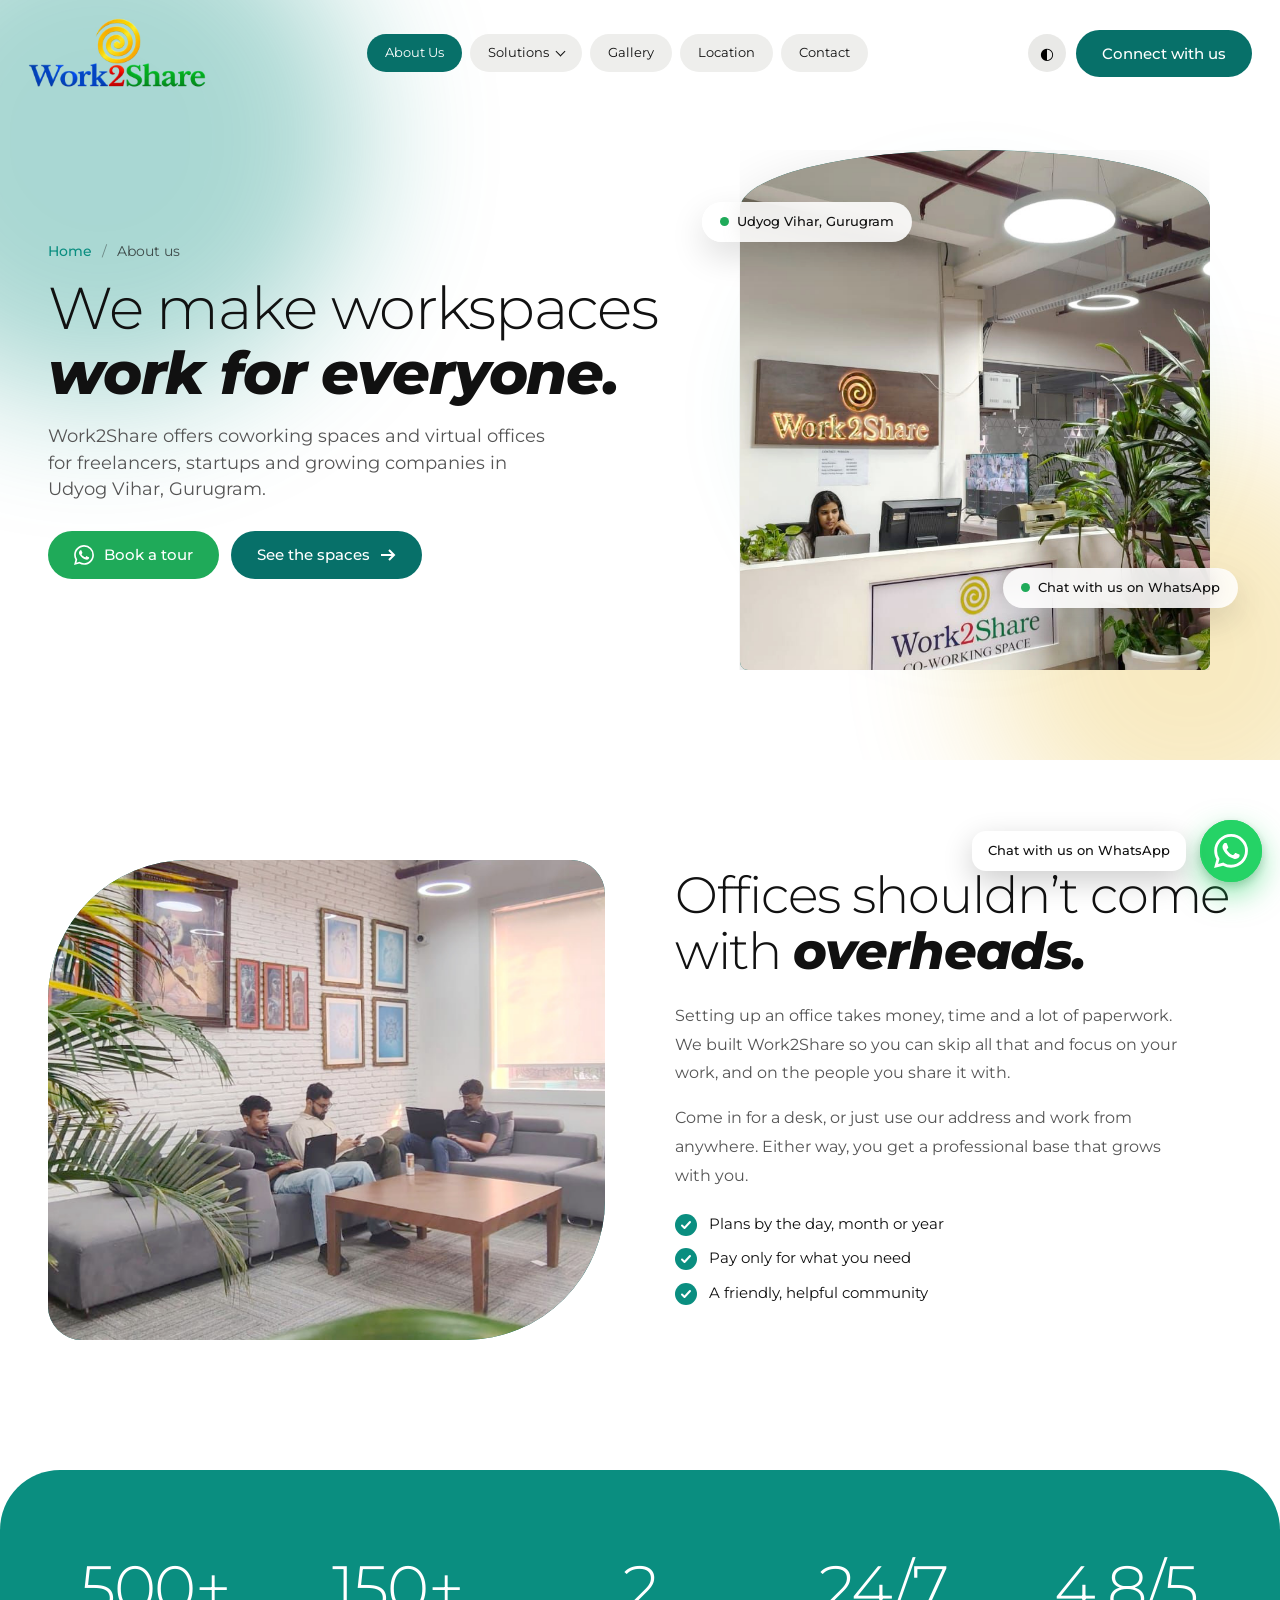
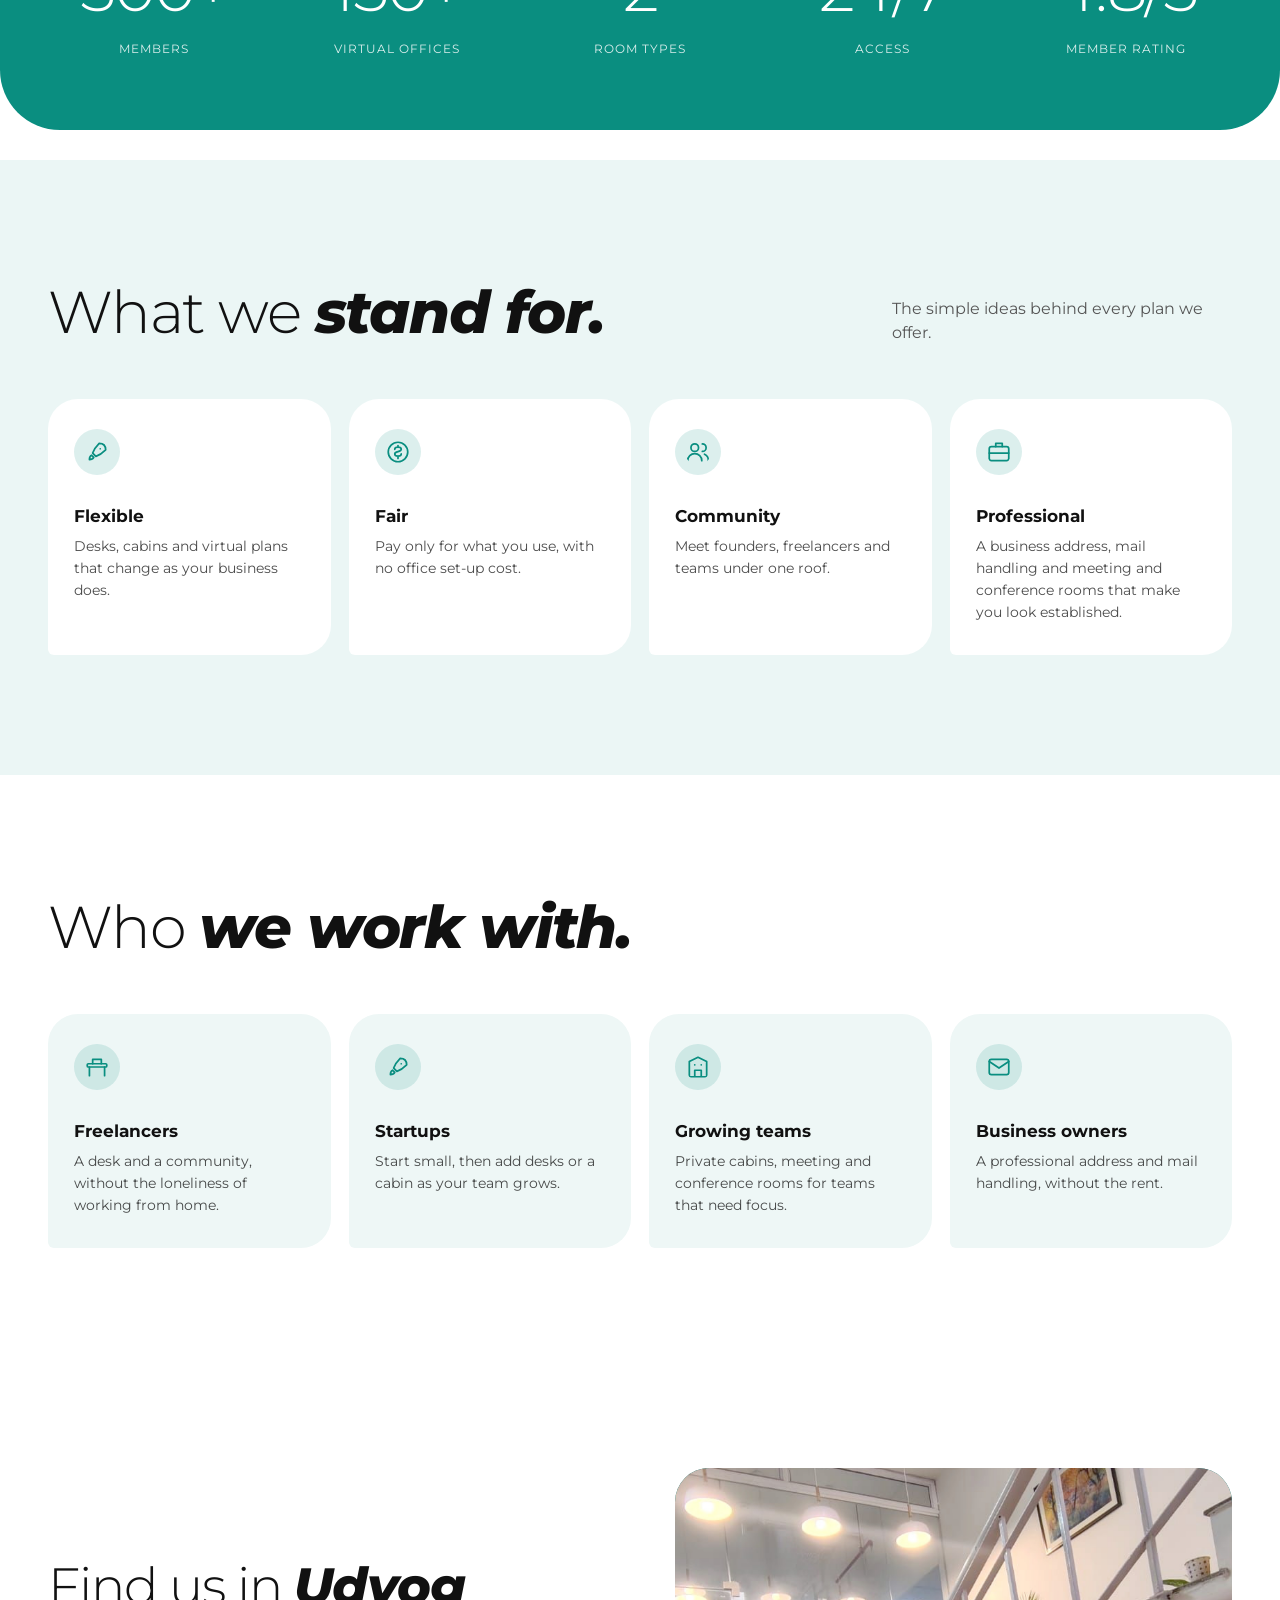
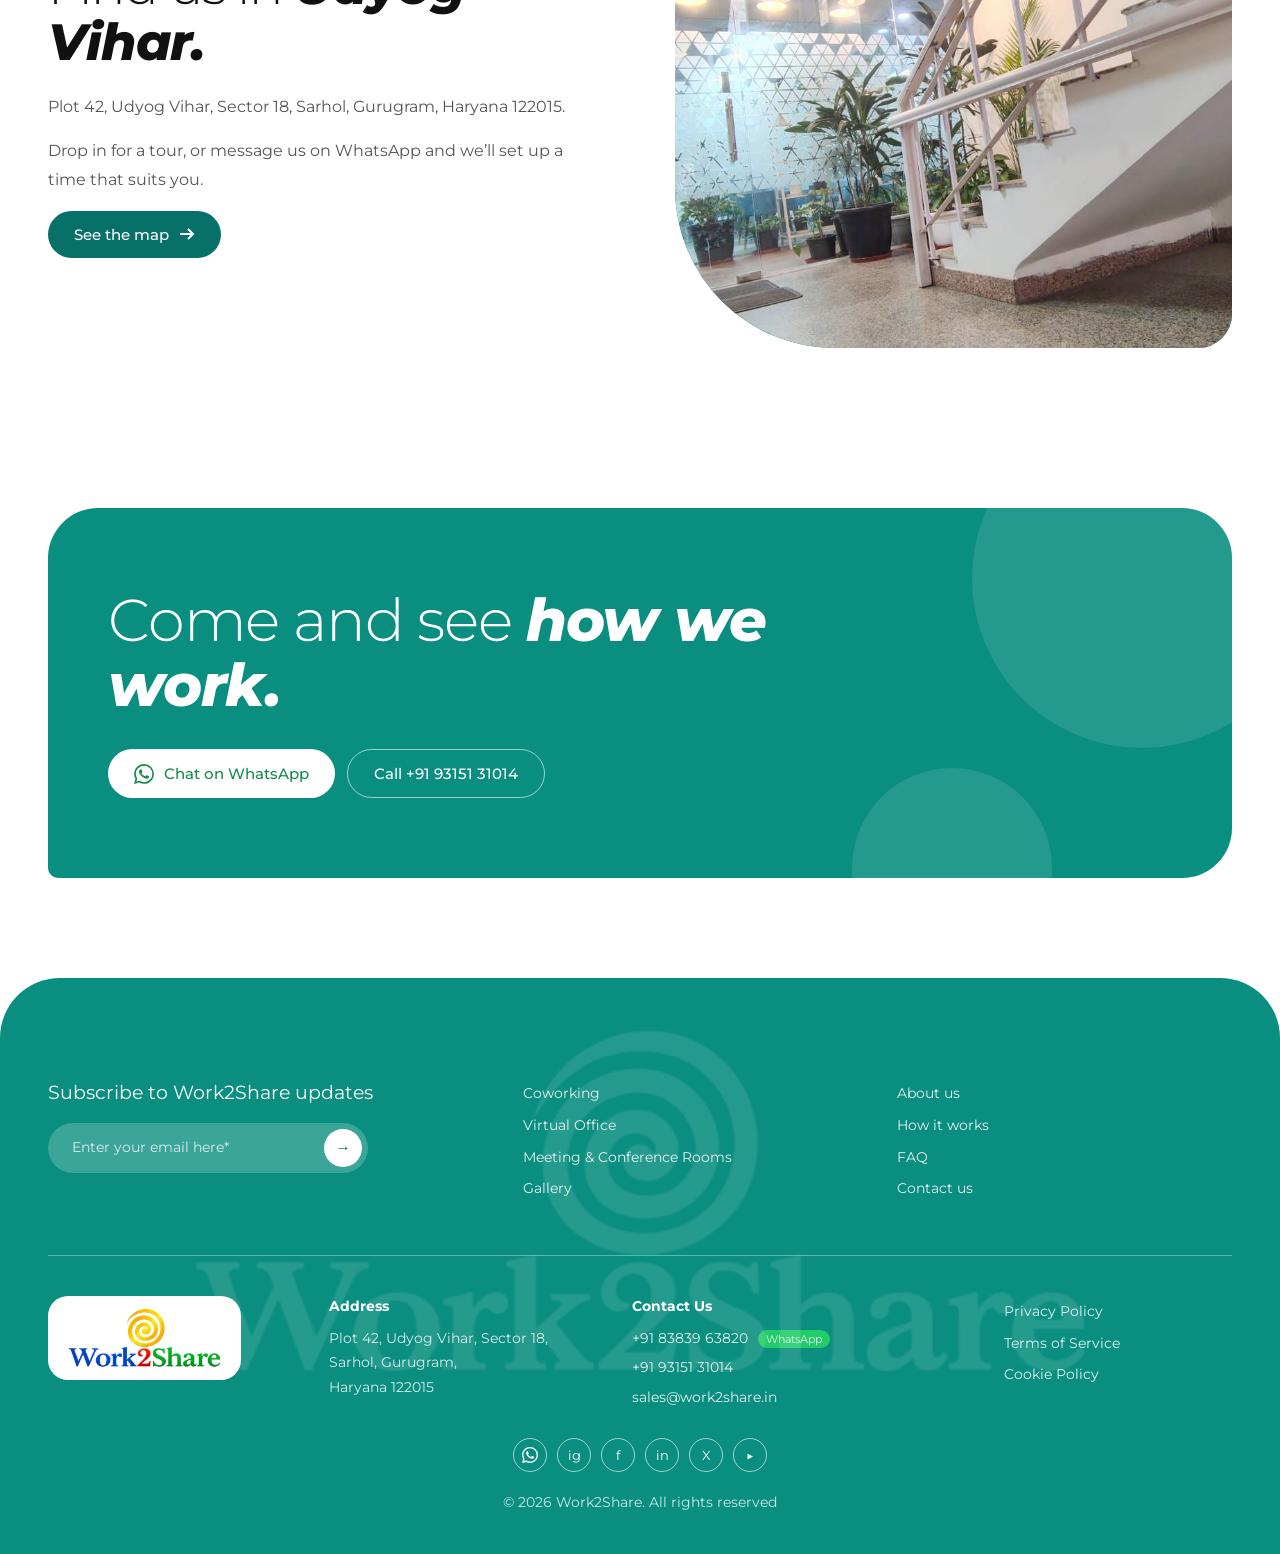
==== about.html @ 7814a041 "Publish Work2Share website to GitHub Pages Co-authored-by: Copilot <223556219+Copilot@users.noreply." ====
<!DOCTYPE html>
<html lang="en">
<head>
<meta charset="utf-8">
<meta name="viewport" content="width=device-width, initial-scale=1, viewport-fit=cover">
<meta name="description" content="Work2Share offers coworking spaces and virtual offices for freelancers, startups and growing companies in Udyog Vihar, Gurugram.">
<title>About Us – Work2Share</title>
<link href="https://fonts.googleapis.com/css2?family=Montserrat:ital,wght@0,300;0,400;0,500;0,700;0,800;1,700;1,800&display=swap" rel="stylesheet">
<script>try{if(sessionStorage.getItem('w2sTheme')==='dark')document.documentElement.classList.add('dk')}catch(e){}</script>
<link rel="stylesheet" href="css/style.css">
<link rel="stylesheet" href="css/fx.css">
<link rel="stylesheet" href="css/modal.css">
</head>
<body class="pg">
<div id="bar"></div>
<header id="hd"><div class="nav">
<a class="logo" href="index.html" aria-label="Work2Share home"><img src="assets/logo.webp" alt="Work2Share"></a>
<ul class="pills" id="pl"><li><a href="about.html" aria-current="page">About Us</a></li><li class="dd"><a href="index.html#offer">Solutions</a><ul class="dm"><li><a href="coworking.html">Coworking</a></li><li><a href="virtual-office.html">Virtual Office</a></li><li><a href="meeting-rooms.html">Meeting &amp; Conference Rooms</a></li></ul></li><li><a href="gallery.html">Gallery</a></li><li><a href="contact.html#location">Location</a></li><li><a href="contact.html">Contact</a></li></ul>
<div style="display:flex;gap:10px;align-items:center"><button class="tog" id="th" aria-label="Toggle theme">◐</button><a class="btn cta" href="https://wa.me/918383963820?text=Hi%20Work2Share,%20I%20would%20like%20to%20know%20more" target="_blank" rel="noopener"><span>Connect with us</span></a><button class="tog burger" id="bg" aria-label="Menu">☰</button></div>
</div></header>
<main>
<section class="ph-hero"><div class="blob b1"></div><div class="blob b2"></div><div class="wrap phh">
<div><nav class="crumb" aria-label="Breadcrumb"><a href="index.html">Home</a><i>/</i><span>About us</span></nav><h1>We make workspaces <em>work for everyone.</em></h1><p class="lead">Work2Share offers coworking spaces and virtual offices for freelancers, startups and growing companies in Udyog Vihar, Gurugram.</p><div class="hbtns on"><a class="btn wa-b" href="https://wa.me/918383963820?text=Hi%20Work2Share,%20I%20want%20to%20book%20a%20tour" target="_blank" rel="noopener"><svg viewBox="0 0 24 24" fill="currentColor" aria-hidden="true"><path d="M17.472 14.382c-.297-.149-1.758-.867-2.03-.967-.273-.099-.471-.148-.67.15-.197.297-.767.966-.94 1.164-.173.199-.347.223-.644.075-.297-.15-1.255-.463-2.39-1.475-.883-.788-1.48-1.761-1.653-2.059-.173-.297-.018-.458.13-.606.134-.133.298-.347.446-.52.149-.174.198-.298.298-.497.099-.198.05-.371-.025-.52-.075-.149-.669-1.612-.916-2.207-.242-.579-.487-.5-.669-.51-.173-.008-.371-.01-.57-.01-.198 0-.52.074-.792.372-.272.297-1.04 1.016-1.04 2.479 0 1.462 1.065 2.875 1.213 3.074.149.198 2.096 3.2 5.077 4.487.709.306 1.262.489 1.694.625.712.227 1.36.195 1.871.118.571-.085 1.758-.719 2.006-1.413.248-.694.248-1.289.173-1.413-.074-.124-.272-.198-.57-.347m-5.421 7.403h-.004a9.87 9.87 0 01-5.031-1.378l-.361-.214-3.741.982.998-3.648-.235-.374a9.86 9.86 0 01-1.51-5.26c.001-5.45 4.436-9.884 9.888-9.884 2.64 0 5.122 1.03 6.988 2.898a9.825 9.825 0 012.893 6.994c-.003 5.45-4.437 9.884-9.885 9.884m8.413-18.297A11.815 11.815 0 0012.05 0C5.495 0 .16 5.335.157 11.892c0 2.096.547 4.142 1.588 5.945L.057 24l6.305-1.654a11.882 11.882 0 005.683 1.448h.005c6.554 0 11.89-5.335 11.893-11.893a11.821 11.821 0 00-3.48-8.413z"/></svg><span>Book a tour</span></a><a class="btn" href="gallery.html"><span>See the spaces</span><svg viewBox="0 0 16 16" fill="none" stroke="currentColor" stroke-width="2"><path d="M1 8h13M9 3l5 5-5 5"/></svg></a></div></div>
<div class="phv"><figure class="pimg archi"><img data-g="assets/gallery/6" alt="" loading="lazy"></figure><div class="chip-f c1"><i></i>Udyog Vihar, Gurugram</div><a class="chip-f c2" href="https://wa.me/918383963820" target="_blank" rel="noopener"><i></i>Chat with us on WhatsApp</a></div></div></section><section class="split"><div class="wrap sp"><div class="rv"><figure class="pimg leafsh"><img data-g="assets/gallery/9" alt="" loading="lazy"></figure></div><div class="rv"><h2>Offices shouldn’t come with <em>overheads.</em></h2><p>Setting up an office takes money, time and a lot of paperwork. We built Work2Share so you can skip all that and focus on your work, and on the people you share it with.</p><p>Come in for a desk, or just use our address and work from anywhere. Either way, you get a professional base that grows with you.</p><ul class="ticks"><li>Plans by the day, month or year</li><li>Pay only for what you need</li><li>A friendly, helpful community</li></ul></div></div></section><section class="sband"><div class="wrap"><div class="sb"><div class="rv"><b data-n="500" data-d="0" data-s="+">0</b><span>MEMBERS</span></div><div class="rv"><b data-n="150" data-d="0" data-s="+">0</b><span>VIRTUAL OFFICES</span></div><div class="rv"><b data-n="2" data-d="0" data-s="">0</b><span>ROOM TYPES</span></div><div class="rv"><b data-n="24" data-d="0" data-s="/7">0</b><span>ACCESS</span></div><div class="rv"><b data-n="4.8" data-d="1" data-s="/5">0</b><span>MEMBER RATING</span></div></div></div></section><section class="amen"><div class="wrap"><div class="amh rv"><h2>What we <em>stand for.</em></h2><p>The simple ideas behind every plan we offer.</p></div><div class="agrid c4"><article class="at rv" style="--d:0.0s"><svg viewBox="0 0 24 24" fill="none" stroke="currentColor" stroke-width="1.6" stroke-linecap="round" stroke-linejoin="round" aria-hidden="true"><path d="M5 19c0-3 2-4 2-4l2 2s-1 2-4 2zM14 4c4 0 6 2 6 6-3 3-6 5-9 6l-3-3c1-3 3-6 6-9zM15 9h.01"/></svg><h3>Flexible</h3><p>Desks, cabins and virtual plans that change as your business does.</p></article><article class="at rv" style="--d:0.07s"><svg viewBox="0 0 24 24" fill="none" stroke="currentColor" stroke-width="1.6" stroke-linecap="round" stroke-linejoin="round" aria-hidden="true"><circle cx="12" cy="12" r="9"/><path d="M9 9.5c0-1.4 1.3-2 3-2s3 .7 3 2-1.3 1.8-3 2.2-3 .8-3 2.1 1.3 2 3 2 3-.6 3-2M12 6v1.5M12 16.5V18"/></svg><h3>Fair</h3><p>Pay only for what you use, with no office set-up cost.</p></article><article class="at rv" style="--d:0.14s"><svg viewBox="0 0 24 24" fill="none" stroke="currentColor" stroke-width="1.6" stroke-linecap="round" stroke-linejoin="round" aria-hidden="true"><circle cx="9" cy="8" r="3.5"/><path d="M2.5 20a6.5 6.5 0 0 1 13 0M16 4.5a3.5 3.5 0 0 1 0 7M18 14a6 6 0 0 1 3.5 6"/></svg><h3>Community</h3><p>Meet founders, freelancers and teams under one roof.</p></article><article class="at rv" style="--d:0.21000000000000002s"><svg viewBox="0 0 24 24" fill="none" stroke="currentColor" stroke-width="1.6" stroke-linecap="round" stroke-linejoin="round" aria-hidden="true"><rect x="3" y="7" width="18" height="13" rx="2"/><path d="M9 7V4h6v3M3 13h18"/></svg><h3>Professional</h3><p>A business address, mail handling and meeting and conference rooms that make you look established.</p></article></div></div></section><section class="amen plain"><div class="wrap"><div class="amh rv"><h2>Who <em>we work with.</em></h2></div><div class="agrid c4"><article class="at rv" style="--d:0.0s"><svg viewBox="0 0 24 24" fill="none" stroke="currentColor" stroke-width="1.6" stroke-linecap="round" stroke-linejoin="round" aria-hidden="true"><rect x="3" y="9" width="18" height="3" rx="1"/><path d="M5 12v8M19 12v8M8 9V5h8v4"/></svg><h3>Freelancers</h3><p>A desk and a community, without the loneliness of working from home.</p></article><article class="at rv" style="--d:0.07s"><svg viewBox="0 0 24 24" fill="none" stroke="currentColor" stroke-width="1.6" stroke-linecap="round" stroke-linejoin="round" aria-hidden="true"><path d="M5 19c0-3 2-4 2-4l2 2s-1 2-4 2zM14 4c4 0 6 2 6 6-3 3-6 5-9 6l-3-3c1-3 3-6 6-9zM15 9h.01"/></svg><h3>Startups</h3><p>Start small, then add desks or a cabin as your team grows.</p></article><article class="at rv" style="--d:0.14s"><svg viewBox="0 0 24 24" fill="none" stroke="currentColor" stroke-width="1.6" stroke-linecap="round" stroke-linejoin="round" aria-hidden="true"><path d="M4 21V7l8-4 8 4v14zM9 21v-6h6v6M9 10h.01M15 10h.01"/></svg><h3>Growing teams</h3><p>Private cabins, meeting and conference rooms for teams that need focus.</p></article><article class="at rv" style="--d:0.21000000000000002s"><svg viewBox="0 0 24 24" fill="none" stroke="currentColor" stroke-width="1.6" stroke-linecap="round" stroke-linejoin="round" aria-hidden="true"><rect x="3" y="5" width="18" height="14" rx="2"/><path d="m3 7 9 6 9-6"/></svg><h3>Business owners</h3><p>A professional address and mail handling, without the rent.</p></article></div></div></section><section class="split rev"><div class="wrap sp"><div class="rv"><figure class="pimg blobby"><img data-g="assets/gallery/12" alt="" loading="lazy"></figure></div><div class="rv"><h2>Find us in <em>Udyog Vihar.</em></h2><p>Plot 42, Udyog Vihar, Sector 18, Sarhol, Gurugram, Haryana 122015.</p><p>Drop in for a tour, or message us on WhatsApp and we’ll set up a time that suits you.</p><a class="btn" href="contact.html#location"><span>See the map</span><svg viewBox="0 0 16 16" fill="none" stroke="currentColor" stroke-width="2"><path d="M1 8h13M9 3l5 5-5 5"/></svg></a></div></div></section><section class="bigcta"><div class="wrap"><div class="bc rv"><h2>Come and see <em>how we work.</em></h2><div class="hbtns on"><a class="btn wht wa-b2" href="https://wa.me/918383963820?text=Hi%20Work2Share,%20I%20want%20to%20book%20a%20tour" target="_blank" rel="noopener"><svg viewBox="0 0 24 24" fill="currentColor" aria-hidden="true"><path d="M17.472 14.382c-.297-.149-1.758-.867-2.03-.967-.273-.099-.471-.148-.67.15-.197.297-.767.966-.94 1.164-.173.199-.347.223-.644.075-.297-.15-1.255-.463-2.39-1.475-.883-.788-1.48-1.761-1.653-2.059-.173-.297-.018-.458.13-.606.134-.133.298-.347.446-.52.149-.174.198-.298.298-.497.099-.198.05-.371-.025-.52-.075-.149-.669-1.612-.916-2.207-.242-.579-.487-.5-.669-.51-.173-.008-.371-.01-.57-.01-.198 0-.52.074-.792.372-.272.297-1.04 1.016-1.04 2.479 0 1.462 1.065 2.875 1.213 3.074.149.198 2.096 3.2 5.077 4.487.709.306 1.262.489 1.694.625.712.227 1.36.195 1.871.118.571-.085 1.758-.719 2.006-1.413.248-.694.248-1.289.173-1.413-.074-.124-.272-.198-.57-.347m-5.421 7.403h-.004a9.87 9.87 0 01-5.031-1.378l-.361-.214-3.741.982.998-3.648-.235-.374a9.86 9.86 0 01-1.51-5.26c.001-5.45 4.436-9.884 9.888-9.884 2.64 0 5.122 1.03 6.988 2.898a9.825 9.825 0 012.893 6.994c-.003 5.45-4.437 9.884-9.885 9.884m8.413-18.297A11.815 11.815 0 0012.05 0C5.495 0 .16 5.335.157 11.892c0 2.096.547 4.142 1.588 5.945L.057 24l6.305-1.654a11.882 11.882 0 005.683 1.448h.005c6.554 0 11.89-5.335 11.893-11.893a11.821 11.821 0 00-3.48-8.413z"/></svg><span>Chat on WhatsApp</span></a><a class="btn ghost" href="tel:+919315131014"><span>Call +91 93151 31014</span></a></div><span class="orb o1"></span><span class="orb o2"></span></div></div></section>
</main>
<footer id="footer"><div class="wrap">
<div class="fg"><div><p style="font-size:1.2rem">Subscribe to Work2Share updates</p><form class="nl" onsubmit="return false"><input placeholder="Enter your email here*" aria-label="Email"><button aria-label="Subscribe">→</button></form></div>
<div><a href="coworking.html">Coworking</a><a href="virtual-office.html">Virtual Office</a><a href="meeting-rooms.html">Meeting &amp; Conference Rooms</a><a href="gallery.html">Gallery</a></div><div><a href="about.html">About us</a><a href="index.html#how">How it works</a><a href="faq.html">FAQ</a><a href="contact.html">Contact us</a></div></div>
<div class="f2"><a class="flogo" href="index.html#top"><img src="assets/logo.webp" alt="Work2Share"></a><div><strong>Address</strong><p class="fa">Plot 42, Udyog Vihar, Sector 18,<br>Sarhol, Gurugram,<br>Haryana 122015</p></div><div class="fcon"><strong>Contact Us</strong><a href="https://wa.me/918383963820" target="_blank" rel="noopener">+91 83839 63820 <small>WhatsApp</small></a><a href="tel:+919315131014">+91 93151 31014</a><a href="mailto:sales@work2share.in">sales@work2share.in</a></div><div><a href="#">Privacy Policy</a><a href="#">Terms of Service</a><a href="#">Cookie Policy</a></div></div>
<div class="big" aria-hidden="true"><img src="assets/logo.webp" alt=""></div>
<div class="soc"><a href="https://wa.me/918383963820" target="_blank" rel="noopener" aria-label="WhatsApp"><svg viewBox="0 0 24 24" fill="currentColor" aria-hidden="true"><path d="M17.472 14.382c-.297-.149-1.758-.867-2.03-.967-.273-.099-.471-.148-.67.15-.197.297-.767.966-.94 1.164-.173.199-.347.223-.644.075-.297-.15-1.255-.463-2.39-1.475-.883-.788-1.48-1.761-1.653-2.059-.173-.297-.018-.458.13-.606.134-.133.298-.347.446-.52.149-.174.198-.298.298-.497.099-.198.05-.371-.025-.52-.075-.149-.669-1.612-.916-2.207-.242-.579-.487-.5-.669-.51-.173-.008-.371-.01-.57-.01-.198 0-.52.074-.792.372-.272.297-1.04 1.016-1.04 2.479 0 1.462 1.065 2.875 1.213 3.074.149.198 2.096 3.2 5.077 4.487.709.306 1.262.489 1.694.625.712.227 1.36.195 1.871.118.571-.085 1.758-.719 2.006-1.413.248-.694.248-1.289.173-1.413-.074-.124-.272-.198-.57-.347m-5.421 7.403h-.004a9.87 9.87 0 01-5.031-1.378l-.361-.214-3.741.982.998-3.648-.235-.374a9.86 9.86 0 01-1.51-5.26c.001-5.45 4.436-9.884 9.888-9.884 2.64 0 5.122 1.03 6.988 2.898a9.825 9.825 0 012.893 6.994c-.003 5.45-4.437 9.884-9.885 9.884m8.413-18.297A11.815 11.815 0 0012.05 0C5.495 0 .16 5.335.157 11.892c0 2.096.547 4.142 1.588 5.945L.057 24l6.305-1.654a11.882 11.882 0 005.683 1.448h.005c6.554 0 11.89-5.335 11.893-11.893a11.821 11.821 0 00-3.48-8.413z"/></svg></a><a href="#" aria-label="Instagram">ig</a><a href="#" aria-label="Facebook">f</a><a href="#" aria-label="LinkedIn">in</a><a href="#" aria-label="X">X</a><a href="#" aria-label="YouTube">▶</a></div><p style="text-align:center;opacity:.8;margin-top:20px">© 2026 Work2Share. All rights reserved</p>
</div></footer>
<script src="js/page.js"></script>
<script src="js/common.js"></script>
<script src="js/fx.js"></script>
<script src="js/modal.js"></script>
</body>
</html>
---- css/style.css ----
:root{--ink:#111;--bg:#fff;--teal:#077069;--teal2:#0a8e80;--grey:#c8c6c3;--mute:#555;--lamp:#f2f6d6;--yellow:#e6b422;--card:#fff;color-scheme:light}
:root.dk{--ink:#f1f1ee;--bg:#101312;--grey:#3a3d3b;--mute:#aaa;--lamp:#2b3322;--card:#171b1a;color-scheme:dark}
*{box-sizing:border-box;margin:0}
html{scroll-behavior:smooth;scroll-padding-top:90px}
:root{padding-top:env(safe-area-inset-top,0px);padding-bottom:env(safe-area-inset-bottom,0px)}
body{font-family:Montserrat,system-ui,sans-serif;background:var(--bg);color:var(--ink);overflow-x:hidden;line-height:1.5}
em{font-style:italic;font-weight:800}
h1,h2{font-weight:300;line-height:1.1;letter-spacing:-.02em}
.eyebrow{font-size:.8rem;letter-spacing:.04em;margin-bottom:14px;display:block;opacity:.8}
.btn{white-space:nowrap;display:inline-flex;gap:10px;align-items:center;background:var(--teal);color:#fff;border:0;border-radius:99px;padding:14px 26px;font:500 .95rem Montserrat,sans-serif;cursor:pointer;text-decoration:none;position:relative;overflow:hidden;transition:transform .3s,box-shadow .3s}
.btn::before{content:"";position:absolute;inset:0;background:var(--ink);transform:translateY(101%);transition:transform .35s}
.btn:hover::before{transform:none}.btn:hover{transform:translateY(-3px);box-shadow:0 12px 24px #0a746655}
.btn>*{position:relative}.btn:hover{color:var(--bg)}
.btn svg{width:16px;transition:transform .3s}.btn:hover svg{transform:translateX(5px)}
:focus-visible{outline:3px solid var(--teal2);outline-offset:3px}
.wrap{max-width:1240px;margin:auto;padding:0 28px}
section{position:relative}
/* progress + nav */
#bar{position:fixed;top:0;left:0;height:4px;width:0;background:var(--teal2);z-index:100}
header{position:fixed;inset:0 0 auto 0;z-index:90;padding:calc(18px + env(safe-area-inset-top,0px)) 28px 18px;transition:.4s}
header.s{background:color-mix(in srgb,var(--bg) 85%,transparent);backdrop-filter:blur(12px);padding-block:10px;box-shadow:0 2px 20px #0001}
.nav{max-width:1240px;margin:auto;display:flex;align-items:center;justify-content:space-between;gap:20px}
.logo{font-weight:800;font-size:2.3rem;letter-spacing:-.06em;text-decoration:none;color:var(--ink)}
.logo i{color:var(--teal2);font-style:normal}
.pills{display:flex;gap:8px;list-style:none;padding:0}
.pills a{white-space:nowrap;display:block;padding:9px 18px;border-radius:99px;background:#eeeeec;color:#111;font-size:.82rem;text-decoration:none;transition:.3s}
.pills a:hover{background:var(--teal);color:#fff;transform:translateY(-2px)}
.tog{border:0;background:#e9e9e7;border-radius:50%;width:38px;height:38px;cursor:pointer;font-size:1rem}
.burger{display:none}
@media(max-width:960px){.pills{position:fixed;inset:70px 16px auto;flex-direction:column;background:var(--card);padding:16px;border-radius:24px;box-shadow:0 20px 50px #0004;transform:translateY(-130%);transition:.45s}.pills.o{transform:none}.burger{display:block}.nav .btn.cta{display:none}}
/* hero */
.hero{min-height:92vh;display:grid;align-items:center;padding:130px 0 60px;overflow:hidden}
.hero .wrap{display:grid;grid-template-columns:1.1fr 1fr;gap:20px;align-items:center}
.hero h1{font-size:clamp(2.4rem,5.6vw,5rem)}
.slides{display:grid}.sl{grid-area:1/1;width:100%;opacity:0;filter:blur(10px);transform:translateX(70px);transition:opacity 1.1s,transform 1.1s cubic-bezier(.2,.8,.2,1),filter 1.1s;pointer-events:none}.sl.out{transform:translateX(-90px) scale(1.04)}.sl.on{opacity:1;filter:none;transform:none;pointer-events:auto}.art{opacity:0;filter:blur(8px);transform:translateX(50px) scale(.95);transform-origin:300px 300px;transition:opacity 1.1s,transform 1.1s cubic-bezier(.2,.8,.2,1),filter 1.1s}.art.out{transform:translateX(-50px) scale(1.06)}.art.on{opacity:1;filter:none;transform:none}@media(max-width:860px){.slides{min-height:0}}.line{display:block;overflow:hidden}.line>span{display:block;transform:translateY(110%);animation:up 1s cubic-bezier(.2,.8,.2,1) forwards}
.line:nth-child(2)>span{animation-delay:.15s}
@keyframes up{to{transform:none}}
.hero p{margin:22px 0 28px;font-size:1.1rem;max-width:460px;opacity:0;animation:fade 1s .7s forwards}
@keyframes fade{to{opacity:1}}
.dots{display:flex;gap:8px;margin-top:34px}.dots b{width:10px;height:10px;border-radius:50%;background:var(--grey);cursor:pointer;transition:.4s}.dots b.a{background:var(--teal);width:28px;border-radius:9px}
.stage{position:relative;aspect-ratio:1;max-width:620px;justify-self:center;width:100%}
.stage .disc{position:absolute;inset:6% 0 0 8%;border-radius:50%;background:var(--grey);transform:scale(0);animation:pop 1.2s .3s cubic-bezier(.2,1.2,.3,1) forwards}
@keyframes pop{to{transform:none}}
.stage svg{position:absolute;inset:0;width:100%;height:100%;overflow:visible}
.goose{animation:bob 5s ease-in-out infinite;transform-origin:50% 100%}
@keyframes bob{50%{transform:translateY(-12px) rotate(-1.2deg)}}
.bird{position:absolute;width:26px;fill:var(--ink);animation:fly linear infinite}
@keyframes fly{from{transform:translate(-10vw,0)}50%{transform:translate(50vw,-40px)}to{transform:translate(110vw,10px)}}
.flap{animation:flap .5s ease-in-out infinite alternate;transform-origin:center}
@keyframes flap{to{transform:scaleY(.4)}}
.tick{overflow:hidden;white-space:nowrap;background:var(--teal);color:#fff;padding:18px 0;font-size:1.6rem;font-weight:300;margin:0}
.tick div{display:inline-flex;gap:50px;animation:tickr 100s linear infinite;padding-right:50px}.tick em{font-weight:800}
@keyframes mq{to{transform:translateX(-50%)}}
@keyframes tickr{from{transform:translateX(-50%)}to{transform:none}}
/* what we do */
.what{padding:150px 0 100px}
.what h2{font-size:clamp(2rem,4.6vw,4.2rem);max-width:900px;margin-bottom:40px}
.w{opacity:.15;transition:opacity .4s;display:inline-block;margin-right:.22em}.w.on{opacity:1}
.dicebar{position:relative;height:150px;margin-top:60px}
.dicebar .track{position:absolute;right:0;top:92px;height:14px;background:var(--teal);width:0;transition:width 1.4s cubic-bezier(.2,.8,.2,1)}
.dicebar.in .track{width:60%}
.dicebar svg{position:absolute;top:0;left:0;height:130px;transition:left 1.4s cubic-bezier(.2,.8,.2,1)}
.dicebar.in svg{left:38%}
.die{animation:roll 2.4s ease-in-out infinite;transform-origin:center}
@keyframes roll{50%{transform:rotate(180deg) translateY(-6px)}}
/* mission */
.mission{padding:100px 0 140px}
.mission h2{font-size:clamp(2rem,4.2vw,3.8rem);margin-bottom:60px}
.mgrid{display:grid;grid-template-columns:1fr 1.2fr;gap:50px;align-items:end}
.mgrid p{font-size:.95rem;margin-bottom:22px;max-width:360px;color:var(--mute)}
.chip{display:inline-block;background:var(--teal);color:#fff;font-size:.75rem;padding:5px 14px;border-radius:99px;margin-right:8px;font-weight:500}
.half{position:relative;width:min(100%,520px);aspect-ratio:2/1.1;justify-self:center}
.half .arc{position:absolute;inset:0 0 auto;aspect-ratio:2/1;background:var(--grey);border-radius:999px 999px 0 0;transform-origin:bottom;transform:scaleY(0);transition:transform 1.3s cubic-bezier(.2,.9,.2,1)}
.half.in .arc{transform:none}
.half svg{position:absolute;inset:0;width:100%;height:100%;overflow:visible}
.leafy{transform-origin:50% 100%;animation:sway 4s ease-in-out infinite alternate}
@keyframes sway{to{transform:rotate(5deg)}}
.chop{transform-origin:100% 0;animation:pinch 1.6s ease-in-out infinite alternate}
@keyframes pinch{to{transform:rotate(-7deg)}}
/* offerings */
.offer{background:var(--teal2);color:#fff;border-radius:60px 60px 0 0;padding:110px 0}
.offer .wrap{display:grid;grid-template-columns:1fr 1.2fr;gap:40px;align-items:center}
.offer h2{font-size:clamp(2.6rem,6vw,5.5rem);font-weight:700}
.panel{background:#fff;color:var(--teal);border-radius:36px;padding:44px;min-height:360px;position:relative;box-shadow:0 30px 60px #0004}
.panel h3{font-size:1.8rem;font-weight:700}.panel h4{font-style:italic;font-weight:400;font-size:1.3rem;margin:6px 0 24px}
.panel p{line-height:1.7;margin-bottom:28px}
.panel .btn{background:var(--teal)}
.tabs{display:flex;gap:8px;margin-bottom:26px}.tabs b{width:12px;height:12px;border-radius:50%;background:#0b8f8055;cursor:pointer;transition:.4s}.tabs b.a{background:var(--teal);width:34px;border-radius:9px}
.pc{transition:opacity .35s,transform .35s}.pc.x{opacity:0;transform:translateX(30px)}
/* offices */
.offices{padding:120px 0}
.ogrid{display:grid;grid-template-columns:1fr 1fr;gap:40px;align-items:center}
.offices h2{font-size:clamp(2.2rem,5vw,4.5rem)}
.archwrap{perspective:900px;justify-self:center}
.arch{width:min(380px,80vw);aspect-ratio:3/4;border-radius:190px 190px 0 0;border:14px solid #8a7d6c;border-bottom:0;background:linear-gradient(#efe9df,#d9cdb8);position:relative;overflow:hidden;transition:transform .2s;box-shadow:0 30px 60px #0003}
.arch .room{position:absolute;inset:auto 0 0;height:55%;display:grid;place-items:end center}
.arch .lamp{position:absolute;top:30%;left:26%;width:14px;height:34px;background:#c89b3c;border-radius:6px 6px 14px 14px;box-shadow:0 0 40px 20px #ffe9a888;animation:glow 3s ease-in-out infinite alternate}
@keyframes glow{to{box-shadow:0 0 60px 34px #ffe9a8aa}}
.leaf{position:absolute;width:110px;height:230px;background:linear-gradient(160deg,#769d51,#4a6a2c);border-radius:0 100% 0 100%;transform-origin:bottom;animation:sway 3.5s ease-in-out infinite alternate}
/* stats */
.stats{padding:30px 0 120px}.sgrid{display:grid;grid-template-columns:repeat(auto-fit,minmax(180px,1fr));gap:30px;text-align:center}
.sgrid b{display:block;font-size:clamp(2.6rem,6vw,4.5rem);font-weight:300;color:var(--teal2)}.sgrid span{font-size:.9rem;color:var(--mute)}
/* custom */
.custom{padding:60px 0 140px}.custom .wrap{display:flex;align-items:flex-end;justify-content:space-between;gap:30px;flex-wrap:wrap}
.custom h2{font-size:clamp(2rem,4.4vw,4rem)}.custom h2 em{display:inline-block;margin-right:20px}
/* testimonials */
.testi{background:var(--teal2);color:#fff;padding:110px 0;overflow:hidden;border-radius:60px}
.testi .wrap{display:grid;grid-template-columns:.8fr 1.4fr;gap:50px;align-items:center}.testi .wrap>div{min-width:0}
.testi h2{font-size:clamp(2.2rem,4.5vw,4rem);margin-bottom:22px}.testi p{font-size:.9rem;max-width:300px;opacity:.9}
.deck{position:relative;height:440px}
.tc{position:absolute;inset:0;border-radius:0;padding:40px 56px;display:flex;flex-direction:column;justify-content:space-between;color:#111;background:#f9f9f9;transition:transform .8s cubic-bezier(.2,.8,.2,1),opacity .8s;box-shadow:0 20px 40px #0003}
.tc:nth-child(2n){background:#d8d6d4}.tc:nth-child(3n){background:#c5c1c0}
.tc q{font-size:1.12rem;line-height:1.65;quotes:none;display:block;max-width:none}.tc small{display:block;opacity:.7}
.tc strong{font-weight:500;display:block}
.tc .lg{display:table;margin:0 auto 34px;padding:12px 26px;color:#fff;font-weight:800;font-size:1.05rem;letter-spacing:-.02em}
.ctl{display:flex;gap:14px;align-items:center;justify-content:center;margin-top:34px}
.ctl button{background:none;border:0;color:#fff;font-size:1.8rem;cursor:pointer;transition:transform .3s}.ctl button:hover{transform:scale(1.3)}
.ctl .d{display:flex;gap:8px}.ctl .d b{width:9px;height:9px;border-radius:50%;background:#fff6;transition:.4s}.ctl .d b.a{background:#fff;transform:scale(1.4)}
/* contact */
.contact{padding:140px 0}.cgrid{display:grid;grid-template-columns:1fr 1.1fr;gap:40px;align-items:center}
.lampbox{position:relative;max-width:460px;justify-self:center;width:100%}
/* lamp: anime-style warm light. Starts OFF, blinks on when scrolled into view, then glows softly */
.lampbox svg{width:100%;height:auto;display:block;overflow:visible}
.lampbox .lit{opacity:0;mix-blend-mode:normal}
.lampbox .shade{transition:filter .4s}
.lampbox.in .lit{animation:lampon 2.4s linear .7s forwards,lampbreath 4.5s ease-in-out 3.1s infinite}
.lampbox.in .shade{animation:shadeon 2.4s linear .7s forwards}
@keyframes lampon{0%{opacity:0}6%{opacity:1}12%{opacity:0}20%{opacity:.85}26%{opacity:.05}38%{opacity:1}44%{opacity:.25}52%{opacity:.9}58%{opacity:.5}70%,100%{opacity:1}}
@keyframes lampbreath{0%,100%{opacity:1}50%{opacity:.82}}
@keyframes shadeon{0%,12%,26%,44%{filter:brightness(1)}6%,20%,38%,52%,70%,100%{filter:brightness(1.2)}}
.lampbox .ray{opacity:.55;animation:rayshim 5s ease-in-out infinite}
.lampbox .r2{animation-delay:-1.2s}.lampbox .r3{animation-delay:-2.6s}.lampbox .r4{animation-delay:-3.8s}
@keyframes rayshim{0%,100%{opacity:.25}50%{opacity:.75}}
.lampbox .mote{fill:#fff7b8;opacity:0;animation:mote 6s ease-in-out infinite;filter:drop-shadow(0 0 3px #ffe066)}
@keyframes mote{0%{opacity:0;transform:translate(0,14px)}25%{opacity:.95}75%{opacity:.8}100%{opacity:0;transform:translate(8px,-46px)}}
@media(prefers-reduced-motion:reduce){.lampbox .lit{opacity:1}}
.walker{animation:walk 6s ease-in-out infinite alternate}
@keyframes walk{to{transform:translateX(26px)}}
.contact h2{font-size:clamp(2.2rem,4.4vw,3.8rem);margin-bottom:40px}
.row{display:flex;justify-content:space-between;align-items:center;gap:20px;padding:20px 0;border-bottom:1px solid var(--grey);flex-wrap:wrap}
.row h3{font-size:1.6rem;font-weight:700}.row p{font-size:1.05rem}
/* footer */
footer{background:var(--teal2);color:#fff;border-radius:60px 60px 0 0;padding:90px 0 40px;font-size:.9rem}
.fg{display:grid;grid-template-columns:1.3fr 1fr 1fr;gap:40px;padding-bottom:50px;border-bottom:1px solid #fff5}
.fg a,.f2 a{color:#fff;text-decoration:none;display:block;padding:5px 0;opacity:.9;transition:.3s}.fg a:hover,.f2 a:hover{opacity:1;transform:translateX(6px)}
.nl{display:flex;background:#ffffff33;border-radius:99px;padding:6px 6px 6px 22px;margin-top:16px;max-width:320px}
.nl input{flex:1;background:none;border:0;color:#fff;font:inherit;min-width:0}.nl input::placeholder{color:#fffc}.nl input:focus{outline:0}
.nl button{background:#fff;color:var(--teal);border:0;border-radius:50%;width:38px;height:38px;cursor:pointer;font-size:1rem}
.f2{display:grid;grid-template-columns:1.3fr 1fr 1fr 1fr;gap:30px;padding-top:40px}
.big{font-size:clamp(2.4rem,11vw,10rem);font-weight:800;letter-spacing:-.07em;line-height:.8;opacity:.12;margin-top:50px;text-align:center}
/* reveal */
.rv{opacity:0;transform:translateY(40px);transition:opacity .9s,transform .9s cubic-bezier(.2,.8,.2,1)}.rv.in{opacity:1;transform:none}
@media(max-width:860px){.hero .wrap,.mgrid,.offer .wrap,.ogrid,.testi .wrap,.cgrid,.fg,.f2{grid-template-columns:1fr}.testi,.offer,footer{border-radius:36px 36px 0 0}.panel{padding:28px}.deck{height:420px}.tick{font-size:1.1rem}}
@media(prefers-reduced-motion:reduce){*{animation:none!important;transition:none!important}.line>span,.hero p,.stage .disc{transform:none;opacity:1}.rv{opacity:1;transform:none}.w{opacity:1}.dicebar .track{width:60%}.half .arc{transform:none}}

.sw{animation:sway 4s ease-in-out infinite alternate}
.offer .wrap{align-items:start}.sticky{position:sticky;top:120px}
.oc{background:#fff;color:var(--teal);border-radius:36px;padding:42px;margin-bottom:28px;box-shadow:0 24px 50px #0003}
.oc.rv{transform:translateY(90px) rotate(2deg)}.oc.rv.in{transform:none;transition:transform .5s,opacity .9s}.oc.in:hover{transform:translateY(-8px) rotate(-.6deg)}
.oc h3{font-size:1.7rem;font-weight:700}.oc h4{font-style:italic;font-weight:400;font-size:1.2rem;margin:4px 0 22px}.oc p{line-height:1.7;margin-bottom:26px;font-size:.95rem}
.dts{display:flex;gap:6px;margin-bottom:22px}.dts b{width:9px;height:9px;border-radius:50%;background:#0a8e8066}.dts b.a{background:var(--teal)}
.notsure{padding:30px 0 0}.notsure h3{font-size:clamp(1.6rem,3vw,2.5rem);font-weight:300;margin-bottom:26px}.notsure em{font-size:1rem;font-weight:400}
.wht{background:#fff;color:var(--teal)}
#arch{width:100%;max-width:660px;display:block;overflow:visible;cursor:pointer;transition:transform .25s}
.archwrap{perspective:1000px;justify-self:center;width:100%}
.sc{opacity:0;transform:scale(1.3);transform-origin:350px 330px;transition:opacity .9s,transform 1.1s cubic-bezier(.2,.8,.2,1)}.sc.on{opacity:1;transform:none}
.rnm{margin-top:14px;font-weight:700;color:var(--teal)}
.fgrid{display:grid;grid-template-columns:repeat(3,minmax(0,230px));gap:30px;justify-content:center;position:relative;padding-bottom:30px}
.fr{background:#fff;border:10px solid #e4e2e1;padding:16px;aspect-ratio:3/4;display:flex;flex-direction:column;box-shadow:0 14px 30px #0002;transform:rotate(var(--r));transition:transform .45s,opacity .9s}
.fr.rv{transform:translateY(60px) rotate(calc(var(--r)*3));opacity:0}.fr.rv.in{transform:rotate(var(--r));opacity:1}.fr.in:hover{transform:rotate(0) translateY(-10px) scale(1.05)}
.fr:nth-child(4){grid-column:1/2;margin-left:60px}.fr:nth-child(5){margin-left:60px}
.fr b{font-size:2.1rem;font-weight:300}.fr span{font-size:.7rem;letter-spacing:.06em}.fr .pp{margin:auto;height:110px;width:70px}
.plant{position:absolute;right:-30px;bottom:-40px;width:230px}
.tw svg{width:200px;display:block}.tw .f{transform:translateY(-90px);opacity:0;transition:transform .7s cubic-bezier(.3,1.4,.5,1) calc(var(--i)*.2s),opacity .4s calc(var(--i)*.2s)}.tw.in .f{transform:none;opacity:1}
.dwrap{display:flex;align-items:flex-end}.bars{display:flex;align-items:flex-end;height:440px;flex:none}.bars i{display:block;width:7px;background:linear-gradient(90deg,#d6d4d3,#fbfbfb 55%,#eeedec);border-right:1px solid #b9b6b5;border-radius:3px 0 0 0;transform-origin:bottom left;transition:height 1s cubic-bezier(.2,.8,.2,1)}.bars i:first-child{width:16px;background:#918d8d;border:0;border-radius:6px 0 0 0}.bars.fl i{animation:riffle .8s ease calc(var(--k)*.035s)}@keyframes riffle{40%{transform:translateX(-8px) skewY(-1.5deg)}}.bars i{display:block;height:70%;transition:height 1s cubic-bezier(.2,.8,.2,1)}.deck{flex:1;min-width:0;clip-path:inset(0 -100vw 0 0)}
.soc{display:flex;gap:10px;justify-content:center;margin-top:26px}.soc a{width:34px;height:34px;border:1px solid #fff9;border-radius:50%;display:grid;place-items:center;color:#fff;text-decoration:none;font-size:.8rem;transition:.3s}.soc a:hover{background:#fff;color:var(--teal2);transform:translateY(-4px)}
@media(max-width:860px){.sticky{position:static}.plant{display:none}.fgrid{grid-template-columns:repeat(2,1fr)}.fr:nth-child(4),.fr:nth-child(5){margin-left:0;grid-column:auto}.bars{display:none}.oc{padding:28px}}

.logo img{height:70px;width:auto;display:block}.flogo{display:inline-block;background:#fff;border-radius:18px;padding:8px 16px}.flogo img{height:44px;width:auto;display:block}@media(max-width:960px){.logo img{height:54px}}

/* ===================== v2 additions ===================== */
html{scroll-padding-top:100px}
/* hero: bigger + livelier */
.hero h1{font-size:clamp(2.1rem,3.9vw,3.6rem);line-height:1.12}
.hero p{font-size:1.05rem;max-width:460px}
.blob{position:absolute;border-radius:50%;filter:blur(70px);opacity:.35;pointer-events:none;animation:drift 14s ease-in-out infinite alternate}
.blob.b1{width:520px;height:520px;background:var(--teal2);left:-160px;top:-120px}
.blob.b2{width:420px;height:420px;background:var(--yellow);right:-120px;bottom:-100px;animation-delay:-6s;opacity:.28}
@keyframes drift{to{transform:translate(70px,50px) scale(1.15)}}
.hero .wrap{position:relative;z-index:2}
.hbtns{display:flex;gap:12px;flex-wrap:wrap;opacity:0;animation:fade 1s .9s forwards}
.btn.wa-b{background:#1faa59}.btn.wa-b svg{width:20px;transition:none}.btn.wa-b:hover svg{transform:none}
.chip-f{position:absolute;display:flex;align-items:center;gap:8px;background:color-mix(in srgb,var(--card) 88%,transparent);backdrop-filter:blur(10px);color:var(--ink);padding:10px 18px;border-radius:99px;font-size:.82rem;font-weight:500;text-decoration:none;box-shadow:0 14px 34px #0002;animation:bob 6s ease-in-out infinite;z-index:3}
.chip-f i{width:9px;height:9px;border-radius:50%;background:#1faa59;box-shadow:0 0 0 0 #1faa5988;animation:ping 2s infinite}
@keyframes ping{70%{box-shadow:0 0 0 10px #1faa5900}100%{box-shadow:0 0 0 0 #1faa5900}}
.chip-f.c1{left:-2%;top:12%}.chip-f.c2{right:-4%;bottom:14%;animation-delay:-2s}.chip-f.c3{left:6%;bottom:6%;animation-delay:-4s;font-size:.8rem}.chip-f.c3 b{font-size:1.2rem;color:var(--teal2);font-weight:800}
/* floating WhatsApp (all pages) */
.wa-float{position:fixed;right:max(18px,env(safe-area-inset-right,0px));bottom:max(18px,env(safe-area-inset-bottom,0px));z-index:95;width:62px;height:62px;border-radius:50%;background:#25d366;color:#fff;display:grid;place-items:center;text-decoration:none;box-shadow:0 12px 30px #25d36688,0 4px 10px #0003;transition:transform .3s;animation:waBob 3.2s ease-in-out infinite}
.wa-float svg{width:34px;position:relative}.wa-float:hover{transform:scale(1.12) rotate(-6deg);animation:none}
.wa-ring{position:absolute;inset:0;border-radius:50%;border:2px solid #25d366;animation:ring 2.4s ease-out infinite}
@keyframes ring{to{transform:scale(1.7);opacity:0}}
@keyframes waBob{50%{transform:translateY(-6px)}}
.wa-tip{position:absolute;right:76px;white-space:nowrap;background:var(--card);color:var(--ink);padding:10px 16px;border-radius:14px;font-size:.82rem;font-weight:500;box-shadow:0 10px 30px #0003;opacity:0;transform:translateX(12px);pointer-events:none;transition:.4s}
.wa-float:hover .wa-tip,.wa-float.tip .wa-tip{opacity:1;transform:none}
/* amenities */
.amen{padding:120px 0;background:color-mix(in srgb,var(--teal2) 8%,var(--bg))}
.amh{display:flex;justify-content:space-between;align-items:end;gap:30px;flex-wrap:wrap;margin-bottom:54px}
.amh h2{font-size:clamp(2.1rem,4.6vw,4.2rem)}.amh p{max-width:340px;color:var(--mute)}
.agrid{display:grid;grid-template-columns:repeat(4,1fr);gap:18px}
.at{background:var(--card);border-radius:30px 30px 30px 6px;padding:30px 26px 32px;position:relative;overflow:hidden;transition:opacity .9s,transform .9s cubic-bezier(.2,.8,.2,1) var(--d,0s),background .4s,color .4s,box-shadow .4s}
.at.in:hover{transform:translateY(-8px);background:var(--teal);color:#fff;box-shadow:0 24px 44px #07706944}
.at svg{width:46px;height:46px;padding:10px;border-radius:50%;background:color-mix(in srgb,var(--teal2) 14%,transparent);color:var(--teal2);margin-bottom:22px;transition:.4s}
.at:hover svg{background:#ffffff26;color:#fff;transform:rotate(-8deg) scale(1.1)}
.at.in:hover{transition-delay:0s}
.at h3{font-size:1.05rem;font-weight:700;margin-bottom:6px}.at p{font-size:.86rem;opacity:.75;line-height:1.6}
/* how it works */
.how{padding:120px 0}.how h2{font-size:clamp(2.1rem,4.6vw,4.2rem);margin-bottom:70px;max-width:760px}
.steps{list-style:none;padding:0;display:grid;grid-template-columns:repeat(4,1fr);gap:26px;position:relative}
.steps::before{content:"";position:absolute;left:28px;right:28px;top:27px;height:3px;background:var(--grey);border-radius:3px}
.steps::after{content:"";position:absolute;left:28px;top:27px;height:3px;width:0;background:var(--teal2);border-radius:3px;transition:width 2.4s cubic-bezier(.2,.8,.2,1) .3s}
.steps.in::after{width:calc(100% - 56px)}
.steps li{position:relative;z-index:1;padding-top:0}
.steps span{display:grid;place-items:center;width:56px;height:56px;border-radius:50%;background:var(--bg);border:3px solid var(--teal2);color:var(--teal2);font-weight:800;font-size:1.2rem;margin-bottom:22px;transition:.4s}
.steps li:hover span{background:var(--teal2);color:#fff;transform:scale(1.12)}
.steps h3{font-size:1.25rem;font-weight:700;margin-bottom:8px}.steps p{font-size:.9rem;color:var(--mute);max-width:240px}
/* faq */
.faq{padding:100px 0 130px}.faq .wrap{display:grid;grid-template-columns:.8fr 1.3fr;gap:60px;align-items:start}
.faq h2{font-size:clamp(2.1rem,4.2vw,3.8rem);margin-bottom:18px}.faq .wrap>div:first-child p{color:var(--mute);margin-bottom:26px;max-width:320px}
.faq details{border-bottom:1px solid var(--grey)}
.faq summary{list-style:none;cursor:pointer;display:flex;justify-content:space-between;align-items:center;gap:20px;padding:24px 0;font-size:1.1rem;font-weight:500;transition:color .3s}
.faq summary::-webkit-details-marker{display:none}.faq summary:hover{color:var(--teal2)}
.faq summary i{flex:none;width:34px;height:34px;border-radius:50%;border:1.5px solid currentColor;position:relative;transition:transform .4s,background .4s}
.faq summary i::before,.faq summary i::after{content:"";position:absolute;left:50%;top:50%;width:12px;height:1.5px;background:currentColor;transform:translate(-50%,-50%);transition:.4s}
.faq summary i::after{transform:translate(-50%,-50%) rotate(90deg)}
.faq details[open] summary i{transform:rotate(180deg);background:var(--teal2);color:#fff;border-color:var(--teal2)}
.faq details[open] summary i::after{transform:translate(-50%,-50%) rotate(0)}
.faq details>div{padding:0 54px 26px 0;color:var(--mute);line-height:1.75;animation:fq .5s ease}
@keyframes fq{from{opacity:0;transform:translateY(-8px)}}
/* gallery (home) */
.gal{padding:130px 0 150px;background:linear-gradient(180deg,var(--bg),color-mix(in srgb,var(--teal2) 9%,var(--bg)))}
.ghead{display:grid;grid-template-columns:1.2fr 1fr;gap:50px;align-items:end;margin-bottom:56px}
.ghead h2{font-size:clamp(2.3rem,5vw,4.6rem)}.ghead p{color:var(--mute);margin-bottom:26px;max-width:420px}
.gmos{display:grid;grid-template-columns:1.35fr 1fr 1fr;grid-template-rows:270px 270px;gap:16px;position:relative}
.gt{position:relative;overflow:hidden;border-radius:30px;cursor:zoom-in;isolation:isolate;background:var(--teal);margin:0;clip-path:inset(100% 0 0 0 round 30px);transition:clip-path 1.2s cubic-bezier(.7,0,.2,1) var(--d,0s)}
.gt.in{clip-path:inset(0 round 30px)}
.gt.gbig{grid-row:span 2;border-radius:220px 220px 30px 30px}.gt.gbig.in{clip-path:inset(0 round 220px 220px 30px 30px)}.gt.gbig{clip-path:inset(100% 0 0 0 round 220px 220px 30px 30px)}
.gt img,.gt .ph{position:absolute;inset:0;width:100%;height:100%;object-fit:cover}
.gt img{z-index:1;transform:scale(1.12);transition:transform 1.6s cubic-bezier(.2,.8,.2,1)}.gt.in img{transform:scale(1)}
.gt:hover img{transform:scale(1.09)}
.gt img.miss{display:none}
.gt .ph{display:grid;place-items:center;text-align:center;color:#ffffffcc;font-size:.82rem;line-height:1.5;background:radial-gradient(circle at 25% 20%,#ffffff33,transparent 45%),linear-gradient(145deg,var(--teal2),var(--teal) 60%,#054a45)}
.gt:nth-child(2) .ph{background:radial-gradient(circle at 70% 20%,#ffffff33,transparent 45%),linear-gradient(145deg,#0a8e80,#2f6f5e)}
.gt:nth-child(3) .ph{background:radial-gradient(circle at 20% 80%,#ffffff2a,transparent 45%),linear-gradient(145deg,#6a8a4a,#0a7a6c)}
.gt:nth-child(4) .ph{background:radial-gradient(circle at 80% 70%,#ffffff2a,transparent 45%),linear-gradient(145deg,#b58a2a,#0a8e80)}
.gt .ph small{display:block;opacity:.65;font-size:.7rem;margin-top:4px}
.gt figcaption{position:absolute;z-index:3;left:18px;bottom:18px;background:#0008;backdrop-filter:blur(8px);color:#fff;padding:9px 18px;border-radius:99px;font-size:.88rem;font-weight:500;transition:transform .5s,background .4s}
.gt:hover figcaption{transform:translateY(-4px);background:var(--teal)}
.gt::after{content:"";position:absolute;inset:0;z-index:2;background:linear-gradient(transparent 55%,#0007);pointer-events:none}
.stamp{position:absolute;z-index:5;right:-14px;top:-40px;width:116px;height:116px;border-radius:50%;background:var(--yellow);color:#111;display:grid;place-items:center;text-decoration:none;box-shadow:0 14px 30px #0003;transform:scale(0) rotate(-90deg);transition:transform 1s cubic-bezier(.3,1.5,.5,1) .9s}
.stamp.in{transform:none}.stamp svg{position:absolute;inset:6px;animation:spin 16s linear infinite}.stamp text{font:700 10.5px Montserrat,sans-serif;letter-spacing:.14em;fill:#111}
.stamp b{font-size:1.7rem;transition:transform .3s}.stamp:hover b{transform:translateX(6px)}
@keyframes spin{to{transform:rotate(360deg)}}
/* lightbox */
.lb{position:fixed;inset:0;z-index:200;background:#050a09ee;backdrop-filter:blur(10px);display:grid;grid-template-columns:70px 1fr 70px;align-items:center;padding:30px 10px;animation:fade2 .3s}
.lb[hidden]{display:none}@keyframes fade2{from{opacity:0}}
.lb-st{display:grid;place-items:center;height:100%;min-height:0}.lb-st img{max-width:100%;max-height:78vh;border-radius:20px;box-shadow:0 30px 80px #000a;animation:lbin .5s cubic-bezier(.2,.8,.2,1)}
@keyframes lbin{from{opacity:0;transform:scale(.94)}}
.lb-ph{color:#fffc;text-align:center;padding:80px 50px;border:2px dashed #fff5;border-radius:24px}.lb-ph[hidden],.lb-st img[hidden]{display:none}
.lb button{background:#ffffff1c;color:#fff;border:0;width:48px;height:48px;border-radius:50%;font-size:1.3rem;cursor:pointer;justify-self:center;transition:.3s}.lb button:hover{background:var(--teal2);transform:scale(1.1)}
.lb .lb-x{position:absolute;top:18px;right:18px;z-index:2}
.lb-c{position:absolute;left:0;right:0;bottom:22px;text-align:center;color:#fff;font-size:.95rem}
/* contact cards */
.ccards{display:grid;grid-template-columns:1fr 1fr;gap:14px;margin-bottom:26px}
.cc{display:flex;align-items:center;gap:14px;padding:18px 20px;border-radius:22px;background:color-mix(in srgb,var(--teal2) 9%,var(--bg));color:var(--ink);text-decoration:none;transition:transform .35s,background .35s,color .35s,box-shadow .35s;min-width:0}
.cc>svg{flex:none;width:44px;height:44px;padding:10px;border-radius:50%;background:var(--teal2);color:#fff}
.cc.wa>svg{background:#25d366}
.cc small{display:block;font-size:.72rem;opacity:.7}.cc b{font-size:.95rem;font-weight:700;overflow-wrap:anywhere}.cc div{min-width:0}
.cc:hover{transform:translateY(-5px);background:var(--teal);color:#fff;box-shadow:0 18px 34px #07706944}
footer .soc a svg{width:16px}
footer{padding-top:100px}
/* gallery page */
.gp-hero{position:relative;overflow:hidden;padding:170px 0 50px}.gp-hero .wrap{position:relative;z-index:2}
.gp-hero h1{font-size:clamp(2.3rem,4.8vw,4.4rem);margin:18px 0 18px}.gp-hero p{color:var(--mute);font-size:1.1rem;max-width:520px}
.back{color:var(--teal2);text-decoration:none;font-weight:500;font-size:.9rem}.back:hover{text-decoration:underline}
.filters{display:flex;gap:10px;flex-wrap:wrap;margin-top:34px}
.filters button{border:1.5px solid var(--grey);background:none;color:var(--ink);padding:10px 22px;border-radius:99px;font:500 .88rem Montserrat,sans-serif;cursor:pointer;transition:.3s}
.filters button:hover{border-color:var(--teal2);color:var(--teal2)}.filters button.on{background:var(--teal);border-color:var(--teal);color:#fff}
.gp{padding:30px 0 120px}
.masonry{columns:3;column-gap:18px}
.masonry .gt{display:block;break-inside:avoid;margin-bottom:18px;aspect-ratio:4/3;border-radius:30px;clip-path:inset(100% 0 0 0 round 30px)}
.masonry .gt.tall{aspect-ratio:3/4}.masonry .gt.wide{aspect-ratio:16/10}
.masonry .gt.in{clip-path:inset(0 round 30px)}
.masonry .gt[hidden]{display:none}
.masonry .gt.pop{animation:popin .7s cubic-bezier(.2,.9,.3,1) var(--d,0s) both}@keyframes popin{from{opacity:0;transform:scale(.88) translateY(24px)}}
.gp-cta{margin-top:70px;display:flex;justify-content:space-between;align-items:center;gap:26px;flex-wrap:wrap;padding:44px 50px;background:var(--teal2);color:#fff;border-radius:44px 44px 44px 8px;opacity:0;transform:translateY(40px);transition:.9s cubic-bezier(.2,.8,.2,1)}.gp-cta.in{opacity:1;transform:none}
.gp-cta h2{font-size:clamp(1.8rem,3.4vw,3rem)}
.pg .tick{display:none}
@media(max-width:1000px){.agrid{grid-template-columns:repeat(2,1fr)}.steps{grid-template-columns:repeat(2,1fr);row-gap:44px}.steps::before,.steps::after{display:none}.masonry{columns:2}}
@media(max-width:860px){
 .ghead,.faq .wrap,.loc{grid-template-columns:1fr}
 .gmos{grid-template-columns:1fr 1fr;grid-template-rows:auto;grid-auto-rows:190px}
 .gt.gbig{grid-column:1/-1;grid-row:span 1;height:360px;border-radius:180px 180px 30px 30px;clip-path:inset(100% 0 0 0 round 180px 180px 30px 30px)}.gt.gbig.in{clip-path:inset(0 round 180px 180px 30px 30px)}
 .stamp{right:6px;top:-54px;width:96px;height:96px}
 .ticket{margin:0 0 -40px;transform:none;padding:32px 26px 52px}.ticket::before,.ticket::after{display:none}
 .mapframe{border-radius:30px 30px 30px 30px;min-height:380px;padding-top:0}
 .ccards{grid-template-columns:1fr}.chip-f.c2{right:0}.chip-f.c1{left:0}.chip-f.c3{display:none}
 .lb{grid-template-columns:1fr;padding:70px 10px}.lb-p,.lb-n{position:absolute;bottom:60px}.lb-p{left:20px}.lb-n{right:20px}
 .wa-float{width:56px;height:56px}.wa-tip{display:none}
 .gp-cta{padding:32px 26px}
}
@media(max-width:560px){.agrid,.steps{grid-template-columns:1fr}.masonry{columns:1}.hbtns .btn{flex:1 1 100%;justify-content:center}}
@media(prefers-reduced-motion:reduce){.gt,.gt.gbig,.masonry .gt{clip-path:none!important}.stamp{transform:none}.steps::after{width:calc(100% - 56px)}.gp-cta{opacity:1;transform:none}.at.rv{opacity:1;transform:none}}

/* ===== v3: footer, map, gallery ===== */
.f2{grid-template-columns:1.1fr 1.2fr 1.5fr 1fr;align-items:start}
.flogo{align-self:start;justify-self:start;display:block;width:auto}
.fa{opacity:.85;margin-top:8px;line-height:1.7}
.fcon strong{display:block;margin-bottom:6px}.fcon a{padding:4px 0;white-space:nowrap}
.fcon small{font-size:.68rem;background:#25d366;color:#fff;padding:2px 8px;border-radius:99px;margin-left:6px;vertical-align:middle}
/* map: one wide frame, address card floats on the left */
.loc{display:block;margin-bottom:70px}
.mapfull{position:relative;min-height:480px;border-radius:40px;box-shadow:0 30px 70px #0004;border:6px solid #ffffff44;overflow:hidden;background:#cfe5e1}
.mapbox{position:absolute;inset:0}
.mapbox iframe{position:absolute;inset:0;width:100%;height:100%;border:0;filter:saturate(.85) contrast(1.02);transition:filter .6s}
.mapfull:hover iframe{filter:none}
.pulse{position:absolute;left:50%;top:50%;width:26px;height:26px;margin:-13px 0 0 -13px;border-radius:50%;background:#07706955;pointer-events:none;animation:pl 2.2s ease-out infinite}
@keyframes pl{to{transform:scale(4.2);opacity:0}}
.ticket{position:absolute;z-index:3;left:26px;top:26px;bottom:26px;width:min(390px,42%);background:color-mix(in srgb,var(--card) 94%,transparent);backdrop-filter:blur(10px);color:var(--ink);border-radius:28px;padding:34px 32px;display:flex;flex-direction:column;justify-content:center;box-shadow:0 20px 50px #0004}
.pinwrap{position:relative;width:56px;height:56px;display:grid;place-items:center;color:var(--teal);margin-bottom:14px}
.pinwrap svg{width:30px;position:relative;animation:drop 2.4s ease-in-out infinite}.pinwrap i{position:absolute;inset:0;border-radius:50%;border:2px dashed var(--teal2);animation:spin 10s linear infinite}.pinwrap i+i{inset:8px;border:0;background:color-mix(in srgb,var(--teal2) 18%,transparent);animation:ping2 2.4s ease-out infinite}
@keyframes ping2{70%,100%{transform:scale(1.5);opacity:0}}@keyframes drop{50%{transform:translateY(-6px)}}
.ticket h3{font-size:1.6rem;font-weight:800;line-height:1.15;letter-spacing:-.03em;margin-bottom:10px;color:var(--teal)}
.ticket address{font-style:normal;line-height:1.7;margin-bottom:16px;font-size:.95rem}
.tk-list{list-style:none;padding:0;margin:0 0 20px;display:grid;gap:8px;font-size:.88rem}
.tk-list li{display:flex;align-items:center;gap:10px}.tk-list svg{flex:none;width:30px;height:30px;padding:7px;border-radius:50%;background:color-mix(in srgb,var(--teal2) 14%,transparent);color:var(--teal)}
.ticket .tk-list a{color:var(--ink);display:inline;padding:0;opacity:1;text-decoration:none}.ticket .tk-list a:hover{color:var(--teal2);transform:none}
.tk-act{display:flex;gap:10px;flex-wrap:wrap}.tk-act .btn{padding:12px 20px;font-size:.88rem}
.ticket .btn,.ticket .btn:hover{opacity:1}.ticket .btn{color:#fff}.ticket .btn:hover{color:var(--bg);transform:translateY(-3px)}
.mapopen{position:absolute;z-index:2;right:16px;bottom:16px;background:#fff;color:var(--teal);padding:10px 20px;border-radius:99px;font-weight:700;font-size:.82rem;text-decoration:none;box-shadow:0 8px 22px #0004;transition:transform .3s}.mapopen:hover{transform:translateY(-3px)}
/* gallery: bento of mixed shapes + moving photo reel */
.gal{padding:130px 0 0;overflow:hidden}
.bento{display:grid;grid-template-columns:repeat(12,1fr);grid-auto-rows:128px;gap:16px;position:relative}
.bento .gt{clip-path:none;opacity:0;transform:translateY(60px) scale(.94);transition:opacity .9s,transform 1s cubic-bezier(.2,.8,.2,1)}
.bento .gt:nth-child(2){transition-delay:.12s}.bento .gt:nth-child(3){transition-delay:.24s}.bento .gt:nth-child(4){transition-delay:.36s}.bento .gt:nth-child(5){transition-delay:.48s}
.bento .gt.in{opacity:1;transform:none;clip-path:none}
.b-arch{grid-column:1/5;grid-row:1/6;border-radius:999px 999px 34px 34px/230px 230px 34px 34px}
.b-wide{grid-column:5/10;grid-row:1/3;border-radius:34px 34px 34px 120px}
.b-pill{grid-column:10/13;grid-row:1/3;border-radius:999px}
.b-sq{grid-column:5/8;grid-row:3/6;border-radius:34px 34px 120px 34px}
.b-wide2{grid-column:8/13;grid-row:3/6;border-radius:120px 34px 34px 34px}
.bento .gt figcaption{left:50%;bottom:20px;translate:-50% 0;white-space:nowrap}
.bento .gt:hover figcaption{transform:translateY(-4px)}
.gt::before{content:"⤢";position:absolute;z-index:4;top:16px;right:16px;width:38px;height:38px;border-radius:50%;background:#fff;color:var(--teal);display:grid;place-items:center;font-size:1.1rem;opacity:0;transform:scale(.5) rotate(-90deg);transition:.4s}
.gt:hover::before{opacity:1;transform:none}.b-pill::before{top:22%;right:50%;margin-right:-19px}
.bento .stamp{right:auto;left:calc(33.3% - 52px);top:auto;bottom:-44px}
.reel{margin-top:100px;padding:20px 0 90px;mask-image:linear-gradient(90deg,transparent,#000 8%,#000 92%,transparent);-webkit-mask-image:linear-gradient(90deg,transparent,#000 8%,#000 92%,transparent)}
.reel-track{display:flex;gap:18px;width:max-content;animation:mq 60s linear infinite}.reel:hover .reel-track{animation-play-state:paused}
.rt{position:relative;flex:none;width:250px;height:170px;border-radius:26px;overflow:hidden;background:var(--teal);transition:transform .5s;display:block}
.rt:nth-child(odd){transform:rotate(-2.5deg) translateY(8px)}.rt:nth-child(even){transform:rotate(2deg) translateY(-8px)}.rt:hover{transform:rotate(0) scale(1.08)!important;z-index:2}
.rt img,.rt .ph{position:absolute;inset:0;width:100%;height:100%;object-fit:cover}.rt img{z-index:1}.rt img.miss{display:none}
.rt .ph{background:radial-gradient(circle at 30% 25%,#ffffff33,transparent 50%),linear-gradient(145deg,var(--teal2),#054a45)}
.rt:nth-child(3n) .ph{background:radial-gradient(circle at 70% 30%,#ffffff33,transparent 50%),linear-gradient(145deg,#6a8a4a,#0a7a6c)}
.rt:nth-child(3n+1) .ph{background:radial-gradient(circle at 30% 70%,#ffffff2a,transparent 50%),linear-gradient(145deg,#b58a2a,#0a8e80)}
.gt .ph span{display:flex;flex-direction:column;align-items:center;gap:6px}
.gt .ph span::before{content:"";width:34px;height:34px;opacity:.8;background:center/contain no-repeat url("data:image/svg+xml,%3Csvg xmlns='http://www.w3.org/2000/svg' viewBox='0 0 24 24' fill='none' stroke='white' stroke-width='1.6' stroke-linecap='round' stroke-linejoin='round'%3E%3Cpath d='M3 8h4l2-3h6l2 3h4v11H3z'/%3E%3Ccircle cx='12' cy='13' r='3.5'/%3E%3C/svg%3E")}
@media(max-width:860px){
 .f2{grid-template-columns:1fr 1fr}.fcon a{white-space:normal}
 .mapfull{min-height:0;display:flex;flex-direction:column;border-radius:30px}
 .mapbox{position:relative;inset:auto;order:2;height:320px}
 .ticket{position:static;order:1;width:auto;border-radius:0;box-shadow:none;padding:28px 24px}
 .pulse{display:none}
 .bento{grid-template-columns:1fr 1fr;grid-auto-rows:170px}
 .bento .gt{grid-column:auto!important;grid-row:auto!important}
 .b-arch{grid-column:1/-1!important;grid-row:span 2!important;border-radius:999px 999px 34px 34px/180px 180px 34px 34px!important}
 .b-pill{border-radius:34px!important}.b-wide2{grid-column:1/-1!important}
 .bento .stamp{left:auto;right:8px;bottom:auto;top:-58px}
 .reel{margin-top:70px}.rt{width:200px;height:140px}
}
@media(max-width:520px){.f2{grid-template-columns:1fr}}
@media(prefers-reduced-motion:reduce){.bento .gt{opacity:1;transform:none}.reel-track{animation:none}}
.f2 .flogo{padding:12px 20px;opacity:1;border-radius:20px}.f2 .flogo:hover{transform:none}.f2 .flogo img{height:60px}
@media(max-width:860px){
 .bento .gt{border-radius:30px}
 .bento .b-arch{grid-column:1/-1!important;grid-row:span 2!important;border-radius:999px 999px 30px 30px/170px 170px 30px 30px}
 .bento .b-wide2{grid-column:1/-1!important}
 .bento .b-pill{border-radius:30px}
}

/* ===== v4: inner pages ===== */
.pills a[aria-current]{background:var(--teal);color:#fff}
.dd{position:relative}
.dm{list-style:none;position:absolute;top:calc(100% - 2px);left:50%;min-width:210px;margin:0;padding:14px 8px 8px;background:var(--card);border-radius:22px;box-shadow:0 20px 50px #0003;opacity:0;visibility:hidden;transform:translate(-50%,10px);transition:.3s;z-index:5;display:grid;gap:2px}
.dd:hover .dm,.dd:focus-within .dm{opacity:1;visibility:visible;transform:translate(-50%,0)}
.dd>a::after{content:"";display:inline-block;width:6px;height:6px;border-right:1.5px solid currentColor;border-bottom:1.5px solid currentColor;transform:translateY(-2px) rotate(45deg);margin-left:8px}
.pills .dm a{background:transparent;border-radius:14px;padding:11px 16px}.pills .dm a:hover{background:var(--teal);color:#fff;transform:none}
@media(max-width:960px){.dm{position:static;opacity:1;visibility:visible;transform:none;box-shadow:none;padding:4px 0 4px 14px;background:none;min-width:0}.dd:hover .dm,.dd:focus-within .dm{transform:none}.dd>a::after{display:none}}
/* page hero */
.ph-hero{position:relative;overflow:hidden;padding:150px 0 90px}
.ph-hero .wrap{position:relative;z-index:2}
.phh{display:grid;grid-template-columns:1.1fr .9fr;gap:40px;align-items:center}
.ph-hero h1{font-size:clamp(2.3rem,4.6vw,4.4rem);line-height:1.1;margin:14px 0 18px}
.ph-hero .lead{font-size:1.1rem;color:var(--mute);max-width:520px;margin-bottom:28px}
.hbtns.on{opacity:1;animation:none}
.crumb{display:flex;gap:10px;align-items:center;font-size:.85rem}.crumb a{color:var(--teal2);text-decoration:none;font-weight:500}.crumb a:hover{text-decoration:underline}.crumb i{opacity:.4;font-style:normal}.crumb span{opacity:.7}
.hfacts{display:flex;gap:34px;margin-top:38px;flex-wrap:wrap}.hfacts b{display:block;font-size:1.7rem;font-weight:800;color:var(--teal2);letter-spacing:-.03em}.hfacts span{font-size:.8rem;color:var(--mute)}
.phv{position:relative;justify-self:center;width:100%;max-width:470px}
.phv .pimg{height:520px;box-shadow:0 30px 70px #0003}
.phv .chip-f.c1{left:-8%;top:10%}.phv .chip-f.c2{right:-6%;bottom:12%}
.ph-hero.slim{padding:150px 0 40px}.ph-hero.slim .lead{margin-bottom:26px}
/* photo placeholders */
.pimg{position:relative;overflow:hidden;border-radius:34px;background:var(--teal);margin:0;min-height:300px}
.pimg img,.pimg .ph{position:absolute;inset:0;width:100%;height:100%;object-fit:cover}.pimg img{z-index:1;transition:transform 1.6s cubic-bezier(.2,.8,.2,1)}.pimg:hover img{transform:scale(1.05)}.pimg img.miss{display:none}
.pimg .ph{display:grid;place-items:center;text-align:center;color:#ffffffcc;font-size:.82rem;background:radial-gradient(circle at 25% 20%,#ffffff33,transparent 45%),linear-gradient(145deg,var(--teal2),var(--teal) 60%,#054a45)}
.pimg .ph span{display:flex;flex-direction:column;align-items:center;gap:6px}.pimg .ph small{opacity:.65;font-size:.7rem}
.pimg .ph span::before{content:"";width:34px;height:34px;opacity:.8;background:center/contain no-repeat url("data:image/svg+xml,%3Csvg xmlns='http://www.w3.org/2000/svg' viewBox='0 0 24 24' fill='none' stroke='white' stroke-width='1.6' stroke-linecap='round' stroke-linejoin='round'%3E%3Cpath d='M3 8h4l2-3h6l2 3h4v11H3z'/%3E%3Ccircle cx='12' cy='13' r='3.5'/%3E%3C/svg%3E")}
.pimg figcaption{position:absolute;z-index:3;left:18px;bottom:18px;background:#0008;backdrop-filter:blur(8px);color:#fff;padding:8px 16px;border-radius:99px;font-size:.85rem}
.pimg.archi{border-radius:999px 999px 34px 34px/250px 250px 34px 34px}
.pimg.leafsh{border-radius:140px 34px 140px 34px}
.pimg.blobby{border-radius:34px 34px 34px 160px}
/* split */
.split{padding:100px 0}
.sp{display:grid;grid-template-columns:1fr 1fr;gap:70px;align-items:center}
.split.rev .sp>div:first-child{order:2}
.sp .pimg{height:480px}
.split h2{font-size:clamp(2rem,4vw,3.4rem);margin-bottom:22px}
.split p{color:var(--mute);line-height:1.8;margin-bottom:16px;max-width:520px}
.ticks{list-style:none;padding:0;margin:22px 0 28px;display:grid;gap:12px}
.ticks li{position:relative;padding-left:34px;font-size:.95rem}
.ticks li::before{content:"";position:absolute;left:0;top:1px;width:22px;height:22px;border-radius:50%;background:var(--teal2) center/12px no-repeat url("data:image/svg+xml,%3Csvg xmlns='http://www.w3.org/2000/svg' viewBox='0 0 12 12' fill='none' stroke='white' stroke-width='2' stroke-linecap='round' stroke-linejoin='round'%3E%3Cpath d='m2 6.5 2.5 2.5L10 3'/%3E%3C/svg%3E")}
/* card grids: 3 and 4 col, plain bg */
.agrid.c3{grid-template-columns:repeat(3,1fr)}.agrid.c4{grid-template-columns:repeat(4,1fr)}
.amen.plain{background:var(--bg)}
.amen.plain .at{background:color-mix(in srgb,var(--teal2) 7%,var(--bg))}
.agrid.c3 .at{padding:40px 32px 42px}.agrid.c3 .at h3{font-size:1.25rem}.agrid.c3 .at svg{width:56px;height:56px}
/* stats band */
.sband{background:var(--teal2);color:#fff;padding:70px 0;border-radius:60px;margin:30px 0}
.sb{display:grid;grid-template-columns:repeat(auto-fit,minmax(150px,1fr));gap:30px;text-align:center}
.sb b{display:block;font-size:clamp(2.4rem,5vw,4rem);font-weight:300;letter-spacing:-.03em}.sb span{font-size:.78rem;letter-spacing:.08em;opacity:.85}
/* steps variable columns */
.steps[style*="--n:3"]{grid-template-columns:repeat(3,1fr)}
.pg .how{padding:100px 0}
/* big CTA */
.bigcta{padding:60px 0 100px}
.bc{position:relative;overflow:hidden;background:var(--teal2);color:#fff;border-radius:50px 50px 50px 10px;padding:80px 60px;text-align:left}
.bc h2{font-size:clamp(2rem,4.6vw,4rem);max-width:700px;margin-bottom:32px;position:relative;z-index:2}.bc .hbtns{position:relative;z-index:2}
.btn.wht.wa-b2{background:#fff;color:#128c4a}.btn.wa-b2 svg{width:20px}.btn.ghost{background:transparent;border:1.5px solid #fff9}.btn.ghost::before{background:#fff}.btn.ghost:hover{color:var(--teal)}
.orb{position:absolute;border-radius:50%;background:#ffffff1a;animation:drift 12s ease-in-out infinite alternate}.orb.o1{width:340px;height:340px;right:-80px;top:-100px}.orb.o2{width:200px;height:200px;right:180px;bottom:-90px;animation-delay:-5s}
/* FAQ page */
.fsearch{position:relative;max-width:520px;margin-bottom:22px}.fsearch svg{position:absolute;left:20px;top:50%;width:20px;translate:0 -50%;color:var(--mute)}
.fsearch input{width:100%;padding:16px 22px 16px 52px;border-radius:99px;border:1.5px solid var(--grey);background:var(--card);color:var(--ink);font:inherit;transition:.3s}.fsearch input:focus{outline:0;border-color:var(--teal2);box-shadow:0 0 0 4px #0a8e8022}
.faqpage{padding:20px 0 60px}.faqpage .fl{max-width:860px}.faqpage details{border-bottom:1px solid var(--grey)}.faqpage details[hidden]{display:none}
.faqpage summary{list-style:none;cursor:pointer;display:flex;justify-content:space-between;align-items:center;gap:20px;padding:24px 0;font-size:1.12rem;font-weight:500}.faqpage summary::-webkit-details-marker{display:none}.faqpage summary:hover{color:var(--teal2)}
.faqpage summary i{flex:none;width:34px;height:34px;border-radius:50%;border:1.5px solid currentColor;position:relative;transition:.4s}.faqpage summary i::before,.faqpage summary i::after{content:"";position:absolute;left:50%;top:50%;width:12px;height:1.5px;background:currentColor;transform:translate(-50%,-50%);transition:.4s}.faqpage summary i::after{transform:translate(-50%,-50%) rotate(90deg)}
.faqpage details[open] summary i{transform:rotate(180deg);background:var(--teal2);color:#fff;border-color:var(--teal2)}.faqpage details[open] summary i::after{transform:translate(-50%,-50%)}
.faqpage details>div{padding:0 54px 26px 0;color:var(--mute);line-height:1.75;animation:fq .5s ease}
.nores{padding:40px 0;color:var(--mute)}
.pg .faq{padding:80px 0 100px}
/* contact page */
.cpage{padding:20px 0 90px}.cp{display:grid;grid-template-columns:1fr 1.1fr;gap:60px;align-items:start}
.cpage h2{font-size:clamp(2rem,4vw,3.4rem);margin-bottom:30px}
.ccards.one{grid-template-columns:1fr}
.cc>svg.x{padding:11px}
.cform{background:var(--card);border-radius:40px 40px 40px 10px;padding:44px 40px;box-shadow:0 30px 70px #0002;border:1.5px solid color-mix(in srgb,var(--grey) 60%,transparent)}
.cform h3{font-size:1.6rem;font-weight:800;margin-bottom:6px}.cform>p{color:var(--mute);font-size:.9rem;margin-bottom:24px}
.cform label{display:block;font-size:.8rem;font-weight:500;margin-bottom:16px}
.cform input,.cform select,.cform textarea{display:block;width:100%;margin-top:6px;padding:14px 18px;border-radius:16px;border:1.5px solid var(--grey);background:var(--bg);color:var(--ink);font:inherit;font-size:.95rem;transition:.3s}
.cform input:focus,.cform select:focus,.cform textarea:focus{outline:0;border-color:var(--teal2);box-shadow:0 0 0 4px #0a8e8022}
.fb{display:flex;gap:12px;flex-wrap:wrap;margin-top:10px}.btn.ghost2{background:transparent;color:var(--teal);border:1.5px solid var(--teal)}.btn.ghost2::before{background:var(--teal)}.btn.ghost2:hover{color:#fff}
.fmsg{margin-top:14px;font-size:.88rem;color:var(--teal2);min-height:1.2em}
@media(max-width:1000px){.agrid.c4{grid-template-columns:repeat(2,1fr)}.agrid.c3{grid-template-columns:1fr 1fr}}
@media(max-width:860px){
 .phh,.sp,.cp{grid-template-columns:1fr}.phv{max-width:380px;margin-top:20px}.phv .pimg{height:420px}.phv .chip-f.c1{left:0}.phv .chip-f.c2{right:0}
 .ph-hero{padding:120px 0 60px}.split{padding:60px 0}.split.rev .sp>div:first-child{order:0}.sp .pimg{height:340px}
 .sband{border-radius:36px}.bc{padding:50px 28px;border-radius:36px 36px 36px 8px}.cform{padding:30px 24px}.steps[style*="--n:3"]{grid-template-columns:1fr}
}
@media(max-width:560px){.agrid.c3,.agrid.c4{grid-template-columns:1fr}}
@media(min-width:1150px){.pgrid{grid-template-columns:repeat(5,1fr);gap:16px}.plan{padding:34px 24px}.plan h3{font-size:1.25rem}}



/* real dice */
.die{animation:dieroll 2.4s cubic-bezier(.3,.1,.5,1) infinite;transform-box:fill-box;transform-origin:center}
@keyframes dieroll{0%{transform:translateY(0) rotate(0)}30%{transform:translateY(-34px) rotate(120deg)}55%{transform:translateY(0) rotate(250deg) scale(1.06,.92)}72%{transform:translateY(-12px) rotate(320deg)}88%,100%{transform:translateY(0) rotate(360deg)}}
.dsh{transform-box:fill-box;transform-origin:center;animation:dsh 2.4s cubic-bezier(.3,.1,.5,1) infinite}
@keyframes dsh{30%{transform:scale(.6);opacity:.4}55%{transform:scale(1.1)}72%{transform:scale(.8);opacity:.6}}
.hero .wrap{position:relative;z-index:1}
/* hero illustration v2: calmer disc, perched birds, typing, steam */
.stage .disc{background:radial-gradient(circle at 34% 28%,#fbf5ea,#eadfcc 58%,#d9ccb6)}
.pb{transform-box:fill-box;transform-origin:50% 100%;animation:pbob 6s ease-in-out infinite}
@keyframes pbob{0%,86%,100%{transform:rotate(0)}90%{transform:rotate(-7deg) translateY(-1px)}94%{transform:rotate(3deg)}}
.hL,.hR{animation:typeh .5s ease-in-out infinite}.hR{animation-delay:-.25s}
@keyframes typeh{50%{transform:translateY(-3px)}}
.st1{animation:steam 2.6s ease-in-out infinite}
@keyframes steam{0%{opacity:0;transform:translateY(5px)}50%{opacity:.8}100%{opacity:0;transform:translateY(-8px)}}
.lv{transform-box:fill-box;transform-origin:50% 100%;animation:sway 5s ease-in-out infinite}
@keyframes sway{50%{transform:rotate(3deg)}}
.br{animation:breathe 4s ease-in-out infinite;transform-box:fill-box;transform-origin:50% 100%}
@keyframes breathe{50%{transform:scaleY(1.012)}}
.lg{animation:lampg 3s ease-in-out infinite alternate}
@keyframes lampg{to{opacity:.12}}
/* rooftop scene */
.tw{animation:twk 2.4s ease-in-out infinite alternate}
@keyframes twk{from{opacity:.45}to{opacity:1}}
.sun{animation:sunp 6s ease-in-out infinite alternate;transform-box:fill-box;transform-origin:50% 50%}
@keyframes sunp{to{transform:scale(1.06)}}
.wag{transform-box:fill-box;transform-origin:100% 100%;animation:wag .6s ease-in-out infinite alternate}
@keyframes wag{to{transform:rotate(14deg)}}
.dog{animation:snore 3.4s ease-in-out infinite;transform-box:fill-box;transform-origin:50% 100%}
@keyframes snore{50%{transform:scaleY(1.05)}}
/* surreal collage scene */
.stage{--gc1:#eef0ee;--gc2:#d5d8d6}.dk .stage{--gc1:#3a4577;--gc2:#222a50}
.bub{animation:bubf 7s ease-in-out infinite;transform-box:fill-box;transform-origin:50% 50%}
@keyframes bubf{50%{transform:translateY(-12px)}}
.swing{animation:swg 5s ease-in-out infinite alternate}
@keyframes swg{from{transform:rotate(-2.2deg)}to{transform:rotate(2.2deg)}}
/* birds: each one lands / leaves on its own (see script.js) */
.fly .fs{opacity:0}
.fly .wg{transform-box:fill-box;transform-origin:60% 100%;animation:flapw .2s ease-in-out infinite alternate}
@keyframes flapw{from{transform:scaleY(1)}to{transform:scaleY(-.55)}}

/* mission: elephant at work */
.eear{transform-box:fill-box;transform-origin:85% 15%;animation:earflap 2.8s ease-in-out infinite}
@keyframes earflap{50%{transform:rotate(-11deg)}}
.etrunk{transform-box:fill-box;transform-origin:0 0;animation:trunk .45s ease-in-out infinite alternate}
@keyframes trunk{to{transform:rotate(2.5deg) translateY(2px)}}
.etail{transform-box:fill-box;transform-origin:100% 0;animation:tailw 1.8s ease-in-out infinite alternate}
@keyframes tailw{to{transform:rotate(-14deg)}}
.eblink{transform-box:fill-box;transform-origin:center;animation:blk 4.5s infinite}
@keyframes blk{0%,93%,100%{transform:scaleY(1)}96%{transform:scaleY(.1)}}
.ele{animation:ebob 3.2s ease-in-out infinite;transform-box:fill-box;transform-origin:50% 100%}
@keyframes ebob{50%{transform:translateY(-2px)}}
.rise{animation:riseup 3s ease-out infinite}.rise.r2{animation-delay:-1s}.rise.r3{animation-delay:-2s}
@keyframes riseup{0%{opacity:0;transform:translateY(22px)}25%{opacity:1}100%{opacity:0;transform:translateY(-26px)}}
---- css/fx.css ----
/* =========================================================
   Work2Share – fx.css  (dark starfield theme + animations)
   Loaded after style.css on every page.
   ========================================================= */

/* ---------- page entrance ---------- */
body{animation:pagein .9s ease both}
@keyframes pagein{from{opacity:0}}

/* ---------- dark theme palette ---------- */
:root.dk{
  --bg:#050814;--ink:#eef1fb;--grey:#232b4a;--mute:#a9b1c9;--card:#0c1227;--lamp:#1e2a3a;
  --tg:linear-gradient(135deg,#0a8e80 0%,#08788a 45%,#0b4f86 100%);
}
:root{--tg:#0a8e80}
html.dk{background:#050814}
.dk body{background:transparent;position:relative}

/* ---------- sky layers (canvas + nebula + cursor glow) ---------- */
#sky{position:fixed;inset:0;z-index:-1;pointer-events:none;display:none}
.dk #sky{display:block}
.dk body::before{content:"";position:fixed;inset:-20%;z-index:-2;pointer-events:none;
  background:
   radial-gradient(40% 35% at 18% 22%,rgba(88,70,200,.22),transparent 70%),
   radial-gradient(38% 40% at 85% 30%,rgba(10,142,180,.18),transparent 70%),
   radial-gradient(45% 40% at 60% 90%,rgba(150,60,170,.15),transparent 70%),
   radial-gradient(30% 30% at 10% 85%,rgba(10,142,128,.16),transparent 70%),
   linear-gradient(180deg,#060a1a 0%,#050814 55%,#070816 100%);
  animation:nebula 40s ease-in-out infinite alternate}
@keyframes nebula{to{transform:translate3d(-3%,2%,0) scale(1.08) rotate(2deg)}}
#glow{position:fixed;left:-220px;top:-220px;width:440px;height:440px;border-radius:50%;z-index:-1;pointer-events:none;display:none;
  background:radial-gradient(circle,rgba(110,230,215,.13),rgba(110,230,215,.04) 45%,transparent 70%);will-change:transform}
.dk #glow{display:block}

/* ---------- make sections see-through so stars show on every page ---------- */
.dk .amen{background:linear-gradient(180deg,transparent,rgba(10,142,128,.07) 50%,transparent)}
.dk .amen.plain{background:none}
.dk .gal{background:none}
.dk .at{background:rgba(14,20,44,.55);backdrop-filter:blur(10px);border:1px solid rgba(255,255,255,.07)}
.dk .amen.plain .at{background:rgba(14,20,44,.55)}
.dk .at.in:hover{background:var(--teal);border-color:transparent}
.dk .cc{background:rgba(14,20,44,.6);border:1px solid rgba(255,255,255,.07)}
.dk .cc:hover{background:var(--teal)}
.dk .cform{background:rgba(12,18,40,.66);backdrop-filter:blur(14px);border-color:rgba(255,255,255,.09)}
.dk .fsearch input{background:rgba(12,18,40,.7)}
.dk header.s{background:rgba(5,8,20,.72);backdrop-filter:blur(16px);box-shadow:0 1px 0 rgba(255,255,255,.06),0 10px 30px rgba(0,0,0,.35)}
.dk .pills a{background:rgba(255,255,255,.08);color:#eef1fb;border:1px solid rgba(255,255,255,.06)}
.dk .pills a:hover,.dk .pills a[aria-current]{background:var(--teal);color:#fff}
.dk .pills .dm a{background:transparent;border-color:transparent}
.dk .tog{background:rgba(255,255,255,.1);color:#fff;transition:transform .4s,background .3s}.dk .tog:hover{background:var(--teal);transform:rotate(180deg)}
.dk .filters button{border-color:rgba(255,255,255,.18)}
.dk .faq details,.dk .faqpage details{border-color:rgba(255,255,255,.12)}
.dk .row{border-color:rgba(255,255,255,.12)}
.dk .steps span{background:#050814}
.dk .steps::before{background:rgba(255,255,255,.14)}

/* teal bands become a deep-space gradient with a slow shimmer */
.dk .offer,.dk .testi,.dk footer,.dk .bc,.dk .gp-cta,.dk .sband{background:var(--tg);background-size:220% 220%;animation:tgmove 16s ease-in-out infinite alternate}
@keyframes tgmove{to{background-position:100% 100%}}
.dk footer{box-shadow:0 -30px 80px rgba(10,142,128,.18)}

/* hero disc becomes a glowing moon */
.dk .stage .disc{background:radial-gradient(circle at 34% 30%,#46538a,#1f2850 55%,#0d1331);box-shadow:0 0 90px rgba(120,150,255,.28),inset -30px -30px 80px rgba(0,0,0,.45)}
.dk .half .arc{background:linear-gradient(#26305a,#161c3c)}
.dk .blob.b1{opacity:.28}.dk .blob.b2{opacity:.2}

/* ---------- progress bar + headings ---------- */
#bar{background:linear-gradient(90deg,#0a8e80,#7ff0e0,#8aa4ff);box-shadow:0 0 14px #7ff0e0aa}
.dk :is(.hero,.ph-hero,.gp-hero,.what,.mission,.offices,.amh,.how,.faq,.custom,.contact,.split,.cpage,.garden,.gd-t,.notsure,.lochead) :is(h1,h2) em{
  background:linear-gradient(100deg,#fff 0%,#7ff0e0 30%,#9db2ff 60%,#fff 100%);background-size:260% 100%;
  -webkit-background-clip:text;background-clip:text;color:transparent;animation:shim 7s linear infinite}
@keyframes shim{to{background-position:-260% 0}}

/* ---------- buttons ---------- */
.btn{transition:transform .3s,box-shadow .3s,translate .25s ease-out}
.hbtns .btn:first-child{animation:btnglow 3.2s ease-in-out infinite}
@keyframes btnglow{50%{box-shadow:0 0 0 8px rgba(10,142,128,.0),0 10px 34px rgba(10,200,180,.45)}}

/* ---------- spotlight cards ---------- */
.at,.cc,.cform{--mx:50%;--my:50%}
.cform{position:relative}
.at::after,.cc::after,.cform::after{content:"";position:absolute;inset:0;border-radius:inherit;pointer-events:none;opacity:0;transition:opacity .4s;
  background:radial-gradient(280px circle at var(--mx) var(--my),rgba(127,240,224,.16),transparent 60%)}
.at:hover::after,.cc:hover::after,.cform:hover::after{opacity:1}
.cc{position:relative;overflow:hidden}

/* ---------- photos ---------- */
.dk .pimg{box-shadow:0 30px 80px rgba(0,0,0,.55),0 0 0 1px rgba(255,255,255,.09)}
.pimg img{scale:1.12;will-change:translate}
.phv .pimg img{animation:kenb 20s ease-in-out infinite alternate}
@keyframes kenb{from{scale:1.1}to{scale:1.24}}
.phv .pimg{animation:wipe 1.4s cubic-bezier(.7,0,.2,1) .2s both}
@keyframes wipe{from{clip-path:inset(100% 0 0 0)}to{clip-path:inset(0)}}
.rv .pimg{clip-path:inset(100% 0 0 0);transition:clip-path 1.3s cubic-bezier(.7,0,.2,1) .15s}
.rv.in .pimg{clip-path:inset(0)}
.phv{transition:transform .25s ease-out;transform-style:flat}
.phv::before{content:"";position:absolute;inset:-6%;border-radius:50%;z-index:-1;background:radial-gradient(circle,rgba(10,142,128,.35),transparent 65%);filter:blur(30px);animation:drift 10s ease-in-out infinite alternate}
.dk .gt{box-shadow:none}
.gt:hover img{filter:saturate(1.15)}
.gt img{object-position:50% 50%}

/* gallery page: squarer tiles for portrait photos */
.masonry .gt.sq{aspect-ratio:1/1}

/* ---------- home: green-by-design section ---------- */
.garden{padding:110px 0 120px}
.gd{display:grid;grid-template-columns:1fr 1.1fr;gap:60px;align-items:center}
.gd-t h2{font-size:clamp(2.1rem,4.4vw,3.8rem);margin-bottom:20px}
.gd-t p{color:var(--mute);line-height:1.8;max-width:480px;margin-bottom:6px}
.gd-p{position:relative;height:580px;isolation:isolate;--px:0;--py:0}
.gd-p .pimg{position:absolute;margin:0;min-height:0;animation:floaty 7s ease-in-out infinite}
.gd-p .pimg{translate:calc(var(--px)*14px) calc(var(--py)*14px)}
.gd1{left:0;top:130px;width:41%;height:300px;border-radius:34px 140px 34px 140px}
.gd2{left:31%;top:0;width:40%;height:420px;border-radius:999px 999px 34px 34px/200px 200px 34px 34px;z-index:2;animation-delay:-2.3s!important}
.gd3{right:0;top:290px;width:40%;height:270px;border-radius:140px 34px 140px 34px;z-index:3;animation-delay:-4.6s!important}
.gd2{translate:calc(var(--px)*-22px) calc(var(--py)*-22px)!important}
@keyframes floaty{50%{transform:translateY(-16px) rotate(.8deg)}}
.gd-orb{position:absolute;inset:12% 8%;border-radius:50%;z-index:-1;background:radial-gradient(circle,rgba(10,142,128,.45),transparent 68%);filter:blur(40px);animation:drift 9s ease-in-out infinite alternate}

@media(max-width:860px){
 .gd{grid-template-columns:1fr;gap:30px}
 .gd-p{height:470px}
 .gd1{top:110px;height:250px}.gd2{height:340px}.gd3{top:240px;height:220px}
}
@media(prefers-reduced-motion:reduce){
 body{animation:none}.rv .pimg{clip-path:none;transition:none}.phv .pimg{animation:none}.phv .pimg img,.gd-p .pimg,.dk .offer,.dk .testi,.dk footer,.dk .bc,.dk .gp-cta,.dk .sband,.dk body::before{animation:none}
 .dk :is(h1,h2) em{animation:none}
}

/* ---------- dark-mode fixes ---------- */
.dk .fr{background:rgba(14,20,44,.72);border-color:rgba(255,255,255,.1);backdrop-filter:blur(8px)}
.dk .fr b{color:#7ff0e0}
.dk .fr .pp{filter:brightness(1.1)}
.dk .rnm{color:#7ff0e0}
.dk .back,.dk .crumb a{color:#7ff0e0}
.b-arch img{object-position:50% 62%}

/* =========================================================
   v2: room tour, stats cards, garden collage, gallery polish
   ========================================================= */

/* ---------- room tour (home · "Can't help but stare?") ---------- */
.tour{position:relative;display:flex;align-items:center;justify-content:center;gap:30px;width:100%;padding:50px 0}
.tour-main{position:relative;flex:none}
.tour-arch{position:relative;width:min(340px,58vw);aspect-ratio:3/4.2;border-radius:999px 999px 26px 26px/190px 190px 26px 26px;border:11px solid #a39a8b;overflow:hidden;cursor:pointer;background:#1c1f2a;box-shadow:0 30px 70px rgba(0,0,0,.28);transition:transform .25s ease-out;z-index:1}
.dk .tour-arch{border-color:#2d3560;box-shadow:0 30px 80px rgba(0,0,0,.6),0 0 70px rgba(10,142,128,.28)}
.ts{position:absolute;inset:0;width:100%;height:100%;object-fit:cover;opacity:0;scale:1.18;transition:opacity 1s ease,scale 6s linear}
.ts.on{opacity:1;scale:1}.ts.miss{display:none}
.tour-chip{position:absolute;z-index:3;left:14px;bottom:24px;display:flex;align-items:center;gap:8px;background:rgba(8,12,24,.62);backdrop-filter:blur(10px);color:#fff;padding:9px 16px;border-radius:99px;font-size:.8rem;font-weight:600}
.tour-chip i{width:8px;height:8px;border-radius:50%;background:#3ddc84;animation:ping 2s infinite}
.tour-count{position:absolute;z-index:3;right:14px;bottom:24px;background:rgba(255,255,255,.9);color:#0a5f58;padding:6px 12px;border-radius:99px;font-size:.7rem;font-weight:700;letter-spacing:.06em}
.tour-bar{position:absolute;z-index:3;left:0;bottom:0;height:4px;width:0;background:linear-gradient(90deg,var(--teal2),#7ff0e0)}
.tour-bar.go{animation:tp 5.5s linear forwards}
@keyframes tp{to{width:100%}}
.tour-arch::after{content:"";position:absolute;inset:0;z-index:2;background:linear-gradient(transparent 70%,rgba(0,0,0,.3));pointer-events:none}
.tour-ring{position:absolute;inset:-30px -28px;border-radius:999px 999px 44px 44px/230px 230px 44px 44px;border:1.5px dashed color-mix(in srgb,var(--teal2) 60%,transparent);animation:ringp 8s ease-in-out infinite alternate;pointer-events:none}
.tour-ring.r2{inset:-56px -54px;opacity:.45;animation-delay:-4s}
@keyframes ringp{to{transform:scale(1.04) rotate(.6deg)}}
.tl{position:absolute;width:92px;pointer-events:none;transform-origin:50% 100%;animation:sway 4s ease-in-out infinite alternate;z-index:2}
.tl1{left:-58px;bottom:-16px}.tl2{right:-48px;bottom:-16px;scale:-1 1;width:112px;animation-delay:-2s}
.tour-thumbs{display:flex;flex-direction:column;gap:12px;z-index:2}
.tour-thumbs button{position:relative;width:66px;height:66px;border-radius:50%;padding:0;border:3px solid transparent;overflow:hidden;cursor:pointer;opacity:.72;transition:transform .35s,opacity .35s,border-color .35s,box-shadow .35s;background:var(--teal)}
.tour-thumbs img{position:absolute;inset:0;width:100%;height:100%;object-fit:cover}.tour-thumbs img.miss{display:none}
.tour-thumbs small{position:absolute;inset:auto 0 0;background:rgba(0,0,0,.65);color:#fff;font-size:.52rem;padding:3px 0;text-align:center;opacity:0;transition:.3s}
.tour-thumbs button:hover{opacity:1;transform:scale(1.1)}.tour-thumbs button:hover small{opacity:1}
.tour-thumbs button.on{opacity:1;border-color:var(--teal2);transform:scale(1.16);box-shadow:0 0 0 5px color-mix(in srgb,var(--teal2) 28%,transparent)}
@media(max-width:860px){.tour{flex-direction:column;gap:34px;padding:40px 0 10px}.tour-thumbs{flex-direction:row}.tour-arch{width:min(300px,70vw)}.tl1{left:-30px}.tl2{right:-24px}}

/* ---------- stats cards ---------- */
.stats{padding:60px 0 120px}
.stgrid{display:grid;grid-template-columns:repeat(5,1fr);gap:18px;margin-top:10px}
@property --a{syntax:'<angle>';inherits:false;initial-value:0deg}
@keyframes spinb{to{--a:360deg}}
.st{position:relative;isolation:isolate;overflow:hidden;text-align:center;padding:36px 18px 30px;border-radius:32px 32px 32px 8px;background:color-mix(in srgb,var(--card) 94%,transparent);box-shadow:0 18px 44px rgba(10,60,60,.1);
  transition:opacity .9s,transform .9s cubic-bezier(.2,.8,.2,1) var(--d,0s),box-shadow .4s}
.dk .st{background:rgba(14,20,44,.6);backdrop-filter:blur(10px);box-shadow:0 18px 50px rgba(0,0,0,.4)}
.st::before{content:"";position:absolute;inset:0;border-radius:inherit;padding:1.6px;pointer-events:none;
  background:conic-gradient(from var(--a),transparent 0 55%,var(--teal2) 75%,#7ff0e0 88%,transparent);
  -webkit-mask:linear-gradient(#000 0 0) content-box,linear-gradient(#000 0 0);-webkit-mask-composite:xor;mask:linear-gradient(#000 0 0) content-box exclude,linear-gradient(#000 0 0);
  animation:spinb 6s linear infinite}
.st::after{content:"";position:absolute;z-index:-1;left:50%;top:-40px;width:180px;height:180px;translate:-50% 0;border-radius:50%;background:radial-gradient(circle,color-mix(in srgb,var(--teal2) 26%,transparent),transparent 70%);transition:opacity .4s;opacity:.7}
.st.in:hover{transform:translateY(-10px);transition-delay:0s;box-shadow:0 28px 60px rgba(10,142,128,.28)}
.st-ic{position:relative;width:76px;height:76px;margin:0 auto 20px;border-radius:50%;display:grid;place-items:center;color:#fff;background:linear-gradient(135deg,var(--teal2),#0b5f8a);box-shadow:0 14px 30px rgba(10,142,128,.42);animation:floaty2 5s ease-in-out infinite}
.st:nth-child(2) .st-ic{animation-delay:-1s;background:linear-gradient(135deg,#6a5de0,#2f7fe0)}
.st:nth-child(3) .st-ic{animation-delay:-2s;background:linear-gradient(135deg,#0a8e80,#4aa84a)}
.st:nth-child(4) .st-ic{animation-delay:-3s;background:linear-gradient(135deg,#e0702f,#e0a42f)}
.st.star .st-ic{animation-delay:-4s;background:linear-gradient(135deg,#f5b82e,#e8801a)}
.st-ic::before{content:"";position:absolute;inset:-9px;border-radius:50%;border:1.5px dashed color-mix(in srgb,var(--teal2) 60%,transparent);animation:spin 14s linear infinite}
.st-ic svg{width:34px;height:34px;fill:none;stroke:currentColor;stroke-width:1.7;stroke-linecap:round;stroke-linejoin:round;transition:transform .5s}
.st.star .st-ic svg{fill:rgba(255,255,255,.9)}
.st:hover .st-ic svg{transform:scale(1.18) rotate(-8deg)}
@keyframes floaty2{50%{transform:translateY(-8px)}}
.st b{display:block;font-size:clamp(2.2rem,3.3vw,3.1rem);font-weight:300;letter-spacing:-.03em;line-height:1;background:linear-gradient(90deg,var(--ink),var(--teal2));-webkit-background-clip:text;background-clip:text;color:transparent}
.dk .st b{background:linear-gradient(90deg,#fff,#7ff0e0);-webkit-background-clip:text;background-clip:text}
.st .l{display:block;margin-top:12px;font-size:.7rem;letter-spacing:.14em;font-weight:600;color:var(--mute)}
@media(max-width:1100px){.stgrid{grid-template-columns:repeat(3,1fr)}}
@media(max-width:640px){.stgrid{grid-template-columns:repeat(2,1fr)}.st:last-child{grid-column:1/-1}}

/* ---------- garden collage v2 ---------- */
.gd-p{height:650px}
.gd1{left:0;top:180px;width:37%;height:270px;border-radius:34px 140px 34px 140px}
.gd2{left:27%;top:10px;width:38%;height:410px;border-radius:999px 999px 34px 34px/200px 200px 34px 34px;z-index:2}
.gd3{right:0;top:295px;width:35%;height:250px;border-radius:140px 34px 140px 34px;z-index:3}
.gd4{left:11%;top:480px;width:150px;height:150px;border-radius:50%;z-index:3;animation-delay:-1.4s!important}
.gd5{right:2%;top:20px;width:24%;height:190px;border-radius:999px;z-index:3;animation-delay:-3.2s!important}
.gd6{left:40%;top:470px;width:24%;height:160px;border-radius:34px 90px 34px 90px;z-index:3;animation-delay:-5.4s!important}
.gd-badge{position:absolute;left:0;top:0;width:112px;height:112px;border-radius:50%;background:var(--yellow);color:#111;display:grid;place-items:center;z-index:5;box-shadow:0 14px 30px rgba(0,0,0,.28)}
.gd-badge>svg{position:absolute;inset:6px;animation:spin 16s linear infinite}.gd-badge text{font:700 10.5px Montserrat,sans-serif;letter-spacing:.14em;fill:#111}
.gd-badge b svg{width:30px;height:30px}
.gd-chip{right:3%;bottom:4px;left:auto;top:auto;z-index:6}
@media(max-width:860px){
 .gd-p{height:560px}
 .gd1{top:150px;height:210px}.gd2{height:330px}.gd3{top:240px;height:200px}.gd4{top:410px;width:110px;height:110px}.gd5{height:140px}.gd6{top:400px;height:120px}
 .gd-badge{width:92px;height:92px}
}

/* ---------- home gallery polish ---------- */
.gl-eye{display:flex;align-items:center;gap:10px;font-weight:600;letter-spacing:.12em;color:var(--teal2)}
.gl-eye i{width:9px;height:9px;border-radius:50%;background:var(--teal2);animation:ping 2s infinite;box-shadow:0 0 0 0 #0a8e8088}
.bento{counter-reset:g}.bento .gt{counter-increment:g}
.bento .gt figcaption::before{content:counter(g,decimal-leading-zero) "  ";opacity:.6;font-weight:700;margin-right:4px}
.gt .ph{display:none}
.bento .gt:hover{box-shadow:0 30px 60px rgba(10,142,128,.3)}
.gchips{display:flex;flex-wrap:wrap;gap:12px;justify-content:center;margin-top:90px}
.gchips a{display:inline-flex;align-items:center;gap:10px;padding:10px 20px 10px 10px;border-radius:99px;border:1.5px solid color-mix(in srgb,var(--teal2) 40%,transparent);background:color-mix(in srgb,var(--card) 85%,transparent);color:var(--ink);text-decoration:none;font-size:.88rem;font-weight:500;transition:transform .3s,background .3s,color .3s,box-shadow .3s}
.gchips a b{display:grid;place-items:center;min-width:30px;height:30px;border-radius:50%;background:var(--teal);color:#fff;font-size:.8rem}
.gchips a:hover{transform:translateY(-4px);background:var(--teal);color:#fff;box-shadow:0 14px 28px rgba(10,142,128,.35)}
.gchips a:hover b{background:#fff;color:var(--teal)}
.gchips a.all{padding:10px 22px;background:var(--teal);color:#fff}
.reel{margin-top:40px;padding:20px 0 50px}.reel.rev{margin-top:-30px;padding-bottom:100px}
.reel .rt{width:270px;height:190px}
.reel.rev .reel-track{animation-direction:reverse;animation-duration:75s}
.filters button small{margin-left:6px;font-size:.7rem;opacity:.6}
.filters button.on small{opacity:.9}
@media(max-width:860px){.gchips{margin-top:70px}.reel .rt{width:210px;height:150px}}
#arch.tour-arch{width:min(340px,58vw);max-width:none;overflow:hidden;display:block}
.tour-count{right:auto;left:50%;translate:-50% 0;bottom:auto;top:26px}

/* =========================================================
   v3: gate-style tour frame, amenity side panel, new sections
   ========================================================= */
.reel{padding:20px 0 100px}

/* ---------- grand arch gate ---------- */
.tour-main{isolation:isolate}
.tour-main::before{content:"";position:absolute;inset:-12% -28%;z-index:-1;background:radial-gradient(closest-side,rgba(255,206,110,.42),transparent 72%);animation:glowp 4.5s ease-in-out infinite alternate;pointer-events:none}
@keyframes glowp{to{opacity:.55;transform:scale(1.08)}}
.tour-arch,.dk .tour-arch{border:11px solid transparent;
  background:linear-gradient(#171a24,#171a24) padding-box,linear-gradient(150deg,#f8e19c,#c9983f 30%,#fdebb5 52%,#9a6a26 78%,#e8c56d) border-box;background-size:auto,240% 240%;animation:goldmove 7s ease-in-out infinite alternate;
  box-shadow:0 34px 70px rgba(70,40,0,.32),0 0 0 3px rgba(201,152,63,.18)}
.dk .tour-arch{box-shadow:0 34px 80px rgba(0,0,0,.65),0 0 80px rgba(255,200,100,.2)}
@keyframes goldmove{to{background-position:0 0,100% 100%}}
.tour-arch::before{content:"";position:absolute;inset:0;z-index:2;border-radius:inherit;box-shadow:inset 0 0 0 2px rgba(255,255,255,.4),inset 0 0 44px rgba(0,0,0,.12);pointer-events:none}
.tour-key{position:absolute;top:-22px;left:50%;width:30px;height:30px;translate:-50% 0;rotate:45deg;border-radius:6px;z-index:3;background:linear-gradient(135deg,#fdebb5,#c9983f);border:2px solid #fff3cf;box-shadow:0 0 24px rgba(255,214,120,.8);animation:keyp 3s ease-in-out infinite alternate}
@keyframes keyp{to{box-shadow:0 0 38px rgba(255,214,120,1);scale:1.1}}
.tour-base{position:absolute;left:-32px;right:-32px;bottom:-18px;height:28px;border-radius:10px;z-index:0;background:linear-gradient(#f1e6c8,#b59f6e);box-shadow:0 16px 28px rgba(0,0,0,.3)}
.tour-base::after{content:"";position:absolute;left:16px;right:16px;bottom:-12px;height:14px;border-radius:0 0 10px 10px;background:linear-gradient(#a38f66,#7d6c47)}
.dk .tour-base{background:linear-gradient(#4a527a,#2a3055)}.dk .tour-base::after{background:linear-gradient(#232a4d,#141934)}
/* wooden gate doors that swing open when the section appears */
.tg{position:absolute;top:0;bottom:0;width:51%;z-index:5;pointer-events:none;
  background:repeating-linear-gradient(90deg,rgba(0,0,0,.16) 0 2px,transparent 2px 24px),linear-gradient(160deg,#8d5c2c,#573517);
  transition:transform 1.7s cubic-bezier(.7,0,.2,1) .35s}
.tg-l{left:0;box-shadow:inset -3px 0 0 #d9ae56}.tg-r{right:0;box-shadow:inset 3px 0 0 #d9ae56}
.tg::after{content:"";position:absolute;top:50%;width:8px;height:48px;margin-top:-24px;border-radius:6px;background:linear-gradient(#fbe3a0,#c9983f)}
.tg-l::after{right:12px}.tg-r::after{left:12px}
.tour.in .tg-l{transform:translateX(-103%)}.tour.in .tg-r{transform:translateX(103%)}
.tour-ring{border-color:color-mix(in srgb,#c9983f 55%,transparent)}
.tour-count{background:rgba(20,16,6,.7);color:#f8e19c;backdrop-filter:blur(8px);top:28px}
@media(prefers-reduced-motion:reduce){.tg{display:none}.tour-arch{animation:none}}

/* ---------- amenity cards become buttons ---------- */
.at[data-am]{cursor:pointer}
.at-more{display:inline-flex;align-items:center;gap:8px;margin-top:16px;font-size:.8rem;font-weight:700;color:var(--teal2);transition:color .3s,gap .3s}
.at-more svg{width:14px;height:14px;transition:transform .3s}
.at:hover .at-more{color:#fff;gap:12px}.at:hover .at-more svg{transform:translateX(3px)}

/* ---------- side panel (drawer) ---------- */
.dr-ov{position:fixed;inset:0;z-index:300;background:rgba(3,10,14,.55);backdrop-filter:blur(6px);opacity:0;pointer-events:none;transition:opacity .5s}
.dr-ov.open{opacity:1;pointer-events:auto}
.drawer{position:fixed;top:0;right:0;bottom:0;z-index:310;width:min(500px,100vw);background:var(--card);color:var(--ink);overflow-y:auto;overscroll-behavior:contain;
  transform:translateX(105%);transition:transform .7s cubic-bezier(.2,.9,.2,1);box-shadow:-30px 0 80px rgba(0,0,0,.35);border-radius:36px 0 0 36px}
.dk .drawer{background:#0b1124;border-left:1px solid rgba(255,255,255,.08)}
.drawer.open{transform:none}
.dr-x{position:absolute;top:18px;right:18px;z-index:5;width:44px;height:44px;border:0;border-radius:50%;background:rgba(0,0,0,.45);backdrop-filter:blur(8px);color:#fff;font-size:1.1rem;cursor:pointer;transition:transform .4s,background .3s}
.dr-x:hover{transform:rotate(90deg);background:var(--teal)}
.dr-hero{position:relative;height:260px;overflow:hidden;border-radius:0 0 36px 36px;clip-path:inset(0 0 100% 0)}
.dr-hero img{position:absolute;inset:0;width:100%;height:100%;object-fit:cover;scale:1.25;transition:scale 1.4s cubic-bezier(.2,.8,.2,1)}
.dr-hero::after{content:"";position:absolute;inset:0;background:linear-gradient(transparent 55%,rgba(0,0,0,.35))}
.drawer.open .dr-hero{clip-path:inset(0);transition:clip-path .9s cubic-bezier(.7,0,.2,1) .15s}.drawer.open .dr-hero img{scale:1}
.dr-ic{position:absolute;left:28px;bottom:-30px;z-index:3;width:68px;height:68px;border-radius:50%;display:grid;place-items:center;color:#fff;background:linear-gradient(135deg,var(--teal2),#0b5f8a);border:4px solid var(--card);box-shadow:0 14px 30px rgba(10,142,128,.45);
  scale:0;transition:scale .6s cubic-bezier(.3,1.5,.5,1) .55s}
.dk .dr-ic{border-color:#0b1124}
.drawer.open .dr-ic{scale:1}.dr-ic svg{width:30px;height:30px;fill:none;stroke:currentColor;stroke-width:1.7;stroke-linecap:round;stroke-linejoin:round}
.dr-body{padding:56px 30px 34px}
.dr-body>*{opacity:0;transform:translateY(22px);transition:opacity .6s,transform .7s cubic-bezier(.2,.8,.2,1)}
.drawer.open .dr-body>*{opacity:1;transform:none;transition-delay:calc(.45s + var(--i,0)*.08s)}
.dr-tag{display:block;font-size:.72rem;letter-spacing:.14em;font-weight:700;color:var(--teal2);margin-bottom:8px}
.dr-body h3{font-size:2rem;font-weight:800;letter-spacing:-.03em;line-height:1.1;margin-bottom:14px}
.dr-lead{color:var(--mute);line-height:1.75;margin-bottom:22px}
.dr-pts{list-style:none;padding:0;margin:0 0 28px;display:grid;gap:12px}
.dr-pts li{position:relative;padding:14px 16px 14px 52px;border-radius:18px;background:color-mix(in srgb,var(--teal2) 9%,transparent);font-size:.92rem;line-height:1.5}
.dr-pts li::before{content:"";position:absolute;left:16px;top:14px;width:22px;height:22px;border-radius:50%;background:var(--teal2) center/12px no-repeat url("data:image/svg+xml,%3Csvg xmlns='http://www.w3.org/2000/svg' viewBox='0 0 12 12' fill='none' stroke='white' stroke-width='2' stroke-linecap='round' stroke-linejoin='round'%3E%3Cpath d='m2 6.5 2.5 2.5L10 3'/%3E%3C/svg%3E")}
.dr-act{display:flex;gap:10px;flex-wrap:wrap;margin-bottom:26px}
.dr-nav{display:flex;align-items:center;justify-content:space-between;gap:14px;padding-top:20px;border-top:1px solid color-mix(in srgb,var(--grey) 70%,transparent)}
.dr-nav button{display:inline-flex;align-items:center;gap:8px;border:1.5px solid var(--grey);background:none;color:var(--ink);padding:10px 18px;border-radius:99px;font:600 .82rem Montserrat,sans-serif;cursor:pointer;transition:.3s}
.dr-nav button:hover{background:var(--teal);border-color:var(--teal);color:#fff}
.dr-nav span{font-size:.8rem;color:var(--mute)}
@media(max-width:560px){.drawer{border-radius:0}.dr-body h3{font-size:1.65rem}}
@media(prefers-reduced-motion:reduce){.drawer,.dr-ov,.dr-hero,.dr-hero img,.dr-ic,.dr-body>*{transition:none}.dr-hero{clip-path:none}.dr-body>*{opacity:1;transform:none}.dr-ic{scale:1}}

/* ---------- who it's for: accordion cards ---------- */
.aud{padding:110px 0 60px}
.aud h2{font-size:clamp(2.1rem,4.6vw,4.2rem);margin:6px 0 50px;max-width:760px}
.aud-row{display:flex;gap:16px;height:500px}
.ac{position:relative;flex:1;min-width:0;border-radius:34px;overflow:hidden;color:#fff;display:flex;align-items:flex-end;isolation:isolate;cursor:pointer;background:var(--teal);transition:flex .9s cubic-bezier(.2,.8,.2,1)}
.ac.on{flex:3.4}
.ac img{position:absolute;inset:0;width:100%;height:100%;object-fit:cover;z-index:-2;scale:1.12;transition:scale 1.4s cubic-bezier(.2,.8,.2,1),filter .6s;filter:saturate(.95) brightness(1)}
.ac.on img{scale:1;filter:none}.ac img.miss{display:none}
.ac::after{content:"";position:absolute;inset:0;z-index:-1;background:linear-gradient(transparent 30%,rgba(3,12,16,.6))}
.ac-in{padding:28px;width:100%;min-width:260px}
.ac-n{display:block;font-size:.8rem;letter-spacing:.14em;font-weight:700;opacity:.8;margin-bottom:10px}
.ac h3{font-size:1.5rem;font-weight:800;letter-spacing:-.02em;margin-bottom:6px;white-space:nowrap}
.ac p,.ac-go{max-width:340px;opacity:0;transform:translateY(16px);transition:opacity .5s,transform .6s cubic-bezier(.2,.8,.2,1);pointer-events:none}
.ac p{font-size:.92rem;line-height:1.6}
.ac-go{display:inline-flex;align-items:center;gap:8px;margin-top:16px;padding:11px 20px;border-radius:99px;background:#fff;color:#075d56;font-weight:700;font-size:.82rem;text-decoration:none}
.ac-go svg{width:14px}
.ac.on p,.ac.on .ac-go{opacity:1;transform:none;pointer-events:auto;transition-delay:.25s}
@media(max-width:860px){
 .aud-row{flex-direction:column;height:auto}
 .ac{flex:none;height:120px;transition:height .8s cubic-bezier(.2,.8,.2,1)}.ac.on{height:360px}
}

/* ---------- a day at Work2Share ---------- */
.day{padding:100px 0 110px}
.day h2{font-size:clamp(2.1rem,4.6vw,4.2rem);margin:6px 0 20px;max-width:760px}
.day-row{display:grid;grid-template-columns:repeat(4,1fr);gap:22px;position:relative;margin-top:70px}
.day-row::before,.day-row::after{content:"";position:absolute;left:36px;right:36px;top:35px;height:3px;border-radius:3px;background:var(--grey)}
.day-row::after{right:auto;width:0;background:linear-gradient(90deg,#f5b82e,var(--teal2),#6a5de0);transition:width 2.6s cubic-bezier(.2,.8,.2,1) .4s}
.day-row.in::after{width:calc(100% - 72px)}
.dy{position:relative;z-index:1}
.dy-ic{position:relative;display:grid;place-items:center;width:72px;height:72px;border-radius:50%;margin-bottom:22px;background:var(--bg);border:3px solid var(--teal2);color:var(--teal2);transition:.4s}
.dy-ic svg{width:30px;height:30px}
.dy:nth-child(1) .dy-ic{border-color:#f5b82e;color:#f5a21a}.dy:nth-child(4) .dy-ic{border-color:#6a5de0;color:#6a5de0}
.dy:hover .dy-ic{background:var(--teal2);color:#fff;transform:scale(1.1) rotate(-6deg)}
.dy-ph{height:230px;border-radius:28px 28px 28px 6px;overflow:hidden;position:relative;margin:0 0 18px;background:var(--teal);box-shadow:0 18px 40px rgba(0,0,0,.18)}
.dy-ph img{position:absolute;inset:0;width:100%;height:100%;object-fit:cover;transition:scale 1.2s cubic-bezier(.2,.8,.2,1)}.dy:hover .dy-ph img{scale:1.1}.dy-ph img.miss{display:none}
.dy small{display:block;letter-spacing:.16em;font-weight:700;color:var(--teal2);margin-bottom:6px;font-size:.72rem}
.dy h3{font-size:1.25rem;font-weight:800;margin-bottom:8px}.dy p{font-size:.9rem;color:var(--mute);line-height:1.65;max-width:260px}
@media(max-width:1000px){.day-row{grid-template-columns:1fr 1fr;row-gap:50px}.day-row::before,.day-row::after{display:none}}
@media(max-width:560px){.day-row{grid-template-columns:1fr}}
.drawer{box-shadow:none}.drawer.open{box-shadow:-30px 0 80px rgba(0,0,0,.35)}
.ac-in{min-width:0;padding:24px}.ac h3{white-space:normal;font-size:1.35rem;overflow-wrap:anywhere}
.ac.on h3{font-size:1.6rem}

/* =========================================================
   v4: more photos, endless reel, video, equal-height gallery
   ========================================================= */

/* --- office tour: 12 rooms, thumbnails in two columns --- */
.tour-thumbs{display:grid;grid-template-columns:repeat(2,66px);gap:14px 12px}
@media(max-width:860px){.tour-thumbs{display:flex;flex-wrap:wrap;justify-content:center;max-width:420px}}

/* --- photo reel: one smooth, endless glide (no pause, no jump) --- */
.reel-track{gap:0;animation:mq 120s linear infinite;will-change:transform;backface-visibility:hidden}
.reel:hover .reel-track{animation-play-state:running}
.reel .rt{margin-right:18px}
@media(prefers-reduced-motion:reduce){.reel-track{animation:mq 240s linear infinite}}

/* --- video tour block on the home page --- */
.vsec{padding:110px 0;background:color-mix(in srgb,var(--teal2) 8%,var(--bg))}
.vtour{display:grid;grid-template-columns:.9fr 1.1fr;gap:72px;align-items:center;margin:0 auto;max-width:980px}
.vt-vw{position:relative;justify-self:center}
.vt-t h3{font-size:clamp(1.7rem,3.4vw,2.6rem);line-height:1.15;margin:10px 0 16px}
.vt-t p{color:var(--mute);line-height:1.8;margin-bottom:22px;max-width:440px}
.vt-v{width:min(300px,70vw);aspect-ratio:9/16;border-radius:150px 150px 30px 30px/110px 110px 30px 30px;overflow:hidden;background:#0d1117;border:9px solid #c9983f;box-shadow:0 30px 70px rgba(0,0,0,.28)}
.dk .vt-v{border-color:#2d3560;box-shadow:0 30px 80px rgba(0,0,0,.6),0 0 60px rgba(255,200,100,.18)}
.vt-v video{width:100%;height:100%;object-fit:cover;display:block}
@media(max-width:860px){.vsec{padding:80px 0}.vtour{grid-template-columns:1fr;gap:34px;text-align:center}.vt-t p{margin-inline:auto}}
.visit{padding:100px 0}
.vz{display:grid;grid-template-columns:1.2fr .8fr;gap:30px 50px;align-items:center;background:var(--teal);color:#fff;border-radius:44px;padding:64px 60px}
.vz h2{font-size:clamp(1.9rem,4vw,3.2rem);line-height:1.1}
.vz .eyebrow{color:#fff}
.vz-t p{margin-top:16px;max-width:480px;line-height:1.8;opacity:.9}
.vz-a{display:flex;flex-direction:column;align-items:flex-start;gap:16px}
.vz .btn{background:#fff;color:var(--teal)}.vz .btn:hover{color:#fff}
.vz-call{color:#fff;font-weight:600;text-decoration:underline;text-underline-offset:4px}
.vz-c{grid-column:1/-1;list-style:none;display:grid;grid-template-columns:repeat(3,1fr);gap:16px;margin-top:10px;padding-top:30px;border-top:1px solid rgba(255,255,255,.25)}
.vz-c li{font-size:.9rem;opacity:.92}.vz-c b{display:block;font-size:1.25rem;margin-bottom:2px}
.dk .vz{background:#0d3f3b}
@media(max-width:860px){.visit{padding:70px 0}.vz{grid-template-columns:1fr;padding:40px 26px;border-radius:32px}.vz-c{grid-template-columns:1fr}}

/* --- gallery page: every row the same height, edges flush top & bottom --- */
.masonry{display:flex;flex-wrap:wrap;gap:16px;columns:auto!important;align-items:flex-start}
.masonry .gt{margin:0;break-inside:auto;aspect-ratio:auto!important;flex:1 1 240px;height:280px;border-radius:24px}
.masonry .gt.in{clip-path:inset(0 round 24px)}
.masonry .gt:not(.in){clip-path:inset(100% 0 0 0 round 24px)}
.masonry.jf .gt{flex:none}
.masonry .gt-vid .play{position:absolute;z-index:2;inset:0;display:grid;place-items:center;pointer-events:none}
.masonry .gt-vid .play svg{width:64px;height:64px;padding:18px 16px 18px 20px;border-radius:50%;background:rgba(255,255,255,.92);color:#0a5f58;box-shadow:0 10px 30px rgba(0,0,0,.35);transition:transform .35s}
.masonry .gt-vid:hover .play svg{transform:scale(1.12)}
@media(max-width:600px){.masonry{gap:10px}}

/* --- lightbox video --- */
.lb-st video{max-width:100%;max-height:82vh;border-radius:18px;background:#000;display:block}

/* tour: video slide + sound toggle */
video.ts{scale:1;transition:opacity 1s ease}
.tour-snd{position:absolute;z-index:4;top:22px;right:22px;width:38px;height:38px;border-radius:50%;border:0;cursor:pointer;font-size:1rem;line-height:1;background:rgba(20,16,6,.65);backdrop-filter:blur(8px);color:#fff}
.tour-snd[hidden]{display:none}

/* footer watermark: the Work2Share logo instead of plain text */
.big{font-size:0;line-height:0;opacity:1;margin:40px auto 10px;text-align:center;pointer-events:none;user-select:none}
.big img{display:block;margin:0 auto;width:min(86%,820px);height:auto;filter:brightness(0) invert(1);opacity:.14}

/* ---- video section (fuller layout) ---- */
.vsec{position:relative;overflow:hidden;padding:110px 0}
.vbg i{position:absolute;border-radius:50%;filter:blur(70px);opacity:.55;pointer-events:none}
.vbg .v1{width:460px;height:460px;left:-120px;top:-60px;background:color-mix(in srgb,var(--teal2) 30%,transparent)}
.vbg .v2{width:380px;height:380px;right:-100px;bottom:-80px;background:color-mix(in srgb,#e6b422 30%,transparent)}
.vsec .wrap{position:relative;z-index:1}
.vtour{max-width:1120px;grid-template-columns:1fr 1.05fr;gap:90px}
.vt-vw{width:min(330px,72vw);justify-self:center;margin:20px 0}
.vt-v{width:100%}
.vt-ring{position:absolute;inset:-34px -46px;border:2px dashed color-mix(in srgb,#c9983f 55%,transparent);border-radius:190px 190px 60px 60px;pointer-events:none;z-index:0}
.vf{position:absolute;z-index:4;background:var(--card);color:var(--ink);border-radius:18px;padding:12px 18px;box-shadow:0 14px 40px rgba(0,0,0,.18);display:flex;flex-direction:column;line-height:1.2;animation:vfl 5s ease-in-out infinite}
.vf b{font-size:1.35rem;color:var(--teal)}.vf span{font-size:.75rem;color:var(--mute)}
.vf1{left:-70px;top:90px}.vf2{right:-64px;top:42%;animation-delay:-1.6s}.vf3{left:-48px;bottom:110px;animation-delay:-3.2s}
@keyframes vfl{50%{transform:translateY(-10px)}}
.vt-t h3{font-size:clamp(2rem,4vw,3.2rem)}
.vt-t p{font-size:1.02rem;max-width:480px}
.vt-f{list-style:none;display:grid;gap:14px;margin:0 0 30px;padding:0}
.vt-f li{display:flex;gap:16px;align-items:center;background:var(--card);border-radius:20px;padding:14px 18px;box-shadow:0 6px 24px rgba(0,0,0,.06);transition:transform .35s,box-shadow .35s}
.vt-f li:hover{transform:translateX(8px);box-shadow:0 12px 32px rgba(0,0,0,.12)}
.vk{flex:none;display:grid;place-items:center;width:46px;height:46px;border-radius:14px;background:color-mix(in srgb,var(--teal2) 14%,transparent);color:var(--teal2)}
.vk svg{width:24px;height:24px}
.vt-f b{display:block;font-size:.98rem}.vt-f small{color:var(--mute);font-size:.85rem}
.vt-b{display:flex;gap:22px;align-items:center;flex-wrap:wrap}
.vt-l{font-weight:600;color:var(--ink);text-decoration:underline;text-underline-offset:5px}
@media(max-width:860px){.vsec{padding:70px 0}.vtour{gap:60px}.vf1{left:-16px}.vf2{right:-16px}.vf3{left:-12px}.vt-ring{inset:-22px -22px}.vt-f li{text-align:left}.vt-b{justify-content:center}}

/* ---- find your fit (interactive showcase) ---- */
.pick{position:relative;overflow:hidden;padding:120px 0;background:linear-gradient(160deg,#06403b 0%,#0a6b62 55%,#0b8579 100%);color:#fff}
.pick .wrap{position:relative;z-index:1}
.pbg i{position:absolute;border-radius:50%;pointer-events:none;filter:blur(60px)}
.pbg .p1{width:420px;height:420px;left:-100px;top:-80px;background:rgba(230,180,34,.28);animation:pdrift 14s ease-in-out infinite alternate}
.pbg .p2{width:520px;height:520px;right:-160px;bottom:-160px;background:rgba(255,255,255,.12);animation:pdrift 18s ease-in-out infinite alternate-reverse}
.pbg .p3{width:200px;height:200px;left:45%;top:30%;background:rgba(120,220,200,.16);animation:pdrift 11s ease-in-out infinite alternate}
@keyframes pdrift{to{transform:translate(50px,40px) scale(1.15)}}
.pk-h{display:flex;justify-content:space-between;align-items:flex-end;gap:40px;margin-bottom:64px}
.pk-h .eyebrow{color:#fff}
.pk-h h2{font-size:clamp(2rem,4.6vw,3.8rem);line-height:1.08}
.pk-h p{max-width:380px;line-height:1.8;opacity:.85}
.px{display:grid;grid-template-columns:1fr 1.05fr;gap:70px;align-items:center}
.px-l{list-style:none;margin:0;padding:0;border-top:1px solid rgba(255,255,255,.22)}
.px-it{position:relative;border-bottom:1px solid rgba(255,255,255,.22);padding:26px 0;cursor:pointer;outline:0;opacity:.6;transition:opacity .5s,padding .5s}
.px-it:hover,.px-it.on{opacity:1}
.px-top{display:flex;align-items:center;gap:22px}
.px-n{font-size:.95rem;font-weight:700;color:#f3c94d;min-width:30px}
.px-it h3{font-size:clamp(1.7rem,3.4vw,2.7rem);font-weight:300;line-height:1.1;flex:1;transition:transform .5s,font-weight .3s}
.px-it.on h3{font-weight:800;transform:translateX(10px)}
.px-ar{display:grid;place-items:center;width:46px;height:46px;border-radius:50%;border:1px solid rgba(255,255,255,.4);transition:.45s}
.px-ar svg{width:16px;height:16px}
.px-it.on .px-ar{background:#fff;color:#0a6b62;transform:rotate(-45deg);border-color:#fff}
.px-more{display:grid;grid-template-rows:0fr;transition:grid-template-rows .6s cubic-bezier(.2,.8,.2,1)}
.px-more>div{overflow:hidden;padding-left:52px}
.px-it.on .px-more{grid-template-rows:1fr}
.px-more p{margin-top:16px;line-height:1.8;max-width:420px;opacity:0;transform:translateY(14px);transition:.6s .15s}
.px-t{display:flex;gap:8px;flex-wrap:wrap;margin:16px 0 18px;opacity:0;transform:translateY(14px);transition:.6s .25s}
.px-t i{font-style:normal;font-size:.76rem;font-weight:600;padding:6px 14px;border-radius:99px;background:rgba(255,255,255,.14);border:1px solid rgba(255,255,255,.22)}
.px-go{display:inline-flex;align-items:center;gap:10px;color:#fff;font-weight:700;text-decoration:none;background:rgba(255,255,255,.14);padding:12px 22px;border-radius:99px;opacity:0;transform:translateY(14px);transition:.6s .35s,background .3s,color .3s;margin-bottom:6px}
.px-go:hover{background:#fff;color:#0a6b62}
.px-go svg{width:16px;height:16px}
.px-it.on .px-more p,.px-it.on .px-t,.px-it.on .px-go{opacity:1;transform:none}
.px-bar{position:absolute;left:0;bottom:-1px;height:2px;width:100%;overflow:hidden}
.px-bar u{display:block;height:100%;width:0;background:#f3c94d}
.px.run .px-it.on .px-bar u{animation:pxbar 6s linear forwards}
.px.hold .px-it.on .px-bar u{animation-play-state:paused}
@keyframes pxbar{to{width:100%}}
/* stage */
.px-stage{position:relative;width:min(480px,100%);justify-self:center;aspect-ratio:4/5;perspective:1100px}
.px-frame{position:absolute;inset:0;border-radius:240px 240px 36px 36px/200px 200px 36px 36px;overflow:hidden;background:#06403b;box-shadow:0 40px 90px rgba(0,0,0,.45),0 0 0 8px rgba(243,201,77,.9),0 0 0 9px rgba(0,0,0,.1);transform-style:preserve-3d;transition:transform .25s ease-out}
.px-s{position:absolute;inset:0;margin:0;clip-path:circle(0% at 50% 100%);transition:clip-path 1.1s cubic-bezier(.7,0,.2,1);z-index:1}
.px-s>img{width:100%;height:100%;object-fit:cover;display:block;transform:scale(1.25);transition:transform 1.8s cubic-bezier(.2,.8,.2,1)}
.px-s.on{clip-path:circle(150% at 50% 100%);z-index:2}
.px-s.on>img{transform:scale(1)}
.px-s::after{content:"";position:absolute;inset:0;background:linear-gradient(180deg,transparent 55%,rgba(0,0,0,.5));pointer-events:none}
.px-in{position:absolute;right:22px;top:22px;width:92px;height:92px;border-radius:50%;overflow:hidden;border:4px solid #fff;box-shadow:0 10px 30px rgba(0,0,0,.35);transform:scale(0) rotate(-40deg);transition:transform .9s cubic-bezier(.3,1.5,.5,1) .5s;z-index:3}
.px-s.on .px-in{transform:none}
.px-in img{width:100%;height:100%;object-fit:cover;display:block}
.px-chip{position:absolute;left:50%;bottom:26px;transform:translate(-50%,30px);opacity:0;display:inline-flex;align-items:center;gap:10px;background:#fff;color:#111;font-weight:700;font-size:.86rem;white-space:nowrap;padding:12px 20px;border-radius:99px;box-shadow:0 12px 34px rgba(0,0,0,.3);transition:.8s .7s;z-index:3}
.px-chip i{width:9px;height:9px;border-radius:50%;background:#25d366;box-shadow:0 0 0 0 rgba(37,211,102,.7);animation:pxping 1.8s infinite}
@keyframes pxping{to{box-shadow:0 0 0 10px rgba(37,211,102,0)}}
.px-s.on .px-chip{opacity:1;transform:translate(-50%,0)}
.px-ring{position:absolute;left:-52px;bottom:70px;width:116px;height:116px;z-index:5;border-radius:50%;background:#f3c94d;color:#06403b;display:grid;place-items:center;box-shadow:0 14px 34px rgba(0,0,0,.35)}
.px-ring svg{position:absolute;inset:0;width:100%;height:100%;animation:pxspin 14s linear infinite}
.px-ring text{font-size:10.5px;font-weight:700;letter-spacing:.14em;fill:#06403b}
.px-ring b{font-size:1.5rem}
@keyframes pxspin{to{transform:rotate(360deg)}}
@media(max-width:860px){
 .pick{padding:80px 0}.pk-h{flex-direction:column;align-items:flex-start;gap:16px;margin-bottom:40px}
 .px{grid-template-columns:1fr;gap:50px}.px-stage{order:-1;width:min(380px,86%)}
 .px-ring{left:-24px;width:92px;height:92px}.px-more>div{padding-left:0}.px-top{gap:14px}
}
@media(prefers-reduced-motion:reduce){.pbg i,.px-ring svg,.px-chip i{animation:none}.px-s,.px-s>img,.px-in,.px-chip{transition:none}}

/* ---- footer: logo watermark sits behind the footer content ---- */
footer{position:relative;overflow:hidden}
footer>.wrap{position:relative;z-index:1}
footer .big{position:absolute;left:50%;top:auto;bottom:135px;transform:translateX(-50%);margin:0;width:min(88%,900px);z-index:0}
footer .big img{width:100%;opacity:.11}
@media(max-width:860px){footer .big{width:96%;bottom:150px}}

/* ---- find your fit: compact, fits one screen on desktop ---- */
@media(min-width:861px){
 .pick{padding:clamp(40px,7vh,72px) 0}
 .pk-h{margin-bottom:clamp(20px,4vh,40px);align-items:center}
 .pk-h h2{font-size:clamp(1.8rem,3.3vw,2.9rem)}
 .pk-h p{font-size:.92rem;line-height:1.65;max-width:360px}
 .px{gap:56px}
 .px-it{padding:clamp(12px,2.2vh,20px) 0}
 .px-it h3{font-size:clamp(1.5rem,2.8vw,2.2rem)}
 .px-ar{width:40px;height:40px}
 .px-more p{margin-top:10px;font-size:.92rem;line-height:1.65}
 .px-t{margin:10px 0 12px}
 .px-go{padding:10px 20px;font-size:.9rem}
 .px-stage{width:auto;height:clamp(300px,58vh,500px);justify-self:center}
 .px-in{width:76px;height:76px}
 .px-ring{width:96px;height:96px;left:-44px;bottom:50px}
 .px-chip{bottom:18px;padding:10px 18px;font-size:.82rem}
}

/* ---- find your fit: bigger, richer picture frame ---- */
@media(min-width:861px){
 .px{grid-template-columns:.95fr 1.05fr}
 .px-stage{height:clamp(340px,68vh,580px)}
 .px-ring{width:112px;height:112px;left:-50px;bottom:60px}
 .px-ring text{font-size:10px}
 .px-chip{bottom:22px;padding:12px 22px;font-size:.9rem}
}
.px-stage::before{content:"";position:absolute;inset:-22px -26px -12px;border:1.5px dashed rgba(243,201,77,.6);border-radius:280px 280px 56px 56px/240px 240px 56px 56px;pointer-events:none;animation:pxorb 9s ease-in-out infinite alternate}
.px-stage::after{content:"";position:absolute;inset:-14% -18%;background:radial-gradient(closest-side,rgba(243,201,77,.30),rgba(243,201,77,0) 70%);z-index:-1;pointer-events:none;animation:pxglow 6s ease-in-out infinite alternate}
@keyframes pxorb{from{transform:rotate(-1.6deg) scale(1)}to{transform:rotate(1.6deg) scale(1.02)}}
@keyframes pxglow{to{opacity:.55;transform:scale(1.08)}}
.px-frame{box-shadow:0 44px 100px rgba(0,0,0,.5),0 0 0 10px #e3b93f,0 0 0 11px rgba(0,0,0,.12),0 0 0 22px rgba(243,201,77,.14)}
.px-frame::after{content:"";position:absolute;top:-20%;bottom:-20%;left:-60%;width:40%;z-index:6;pointer-events:none;background:linear-gradient(100deg,transparent,rgba(255,255,255,.28),transparent);transform:skewX(-18deg);animation:pxshine 7s ease-in-out infinite}
@keyframes pxshine{0%,55%{left:-60%}100%{left:130%}}
@media(prefers-reduced-motion:reduce){.px-stage::before,.px-stage::after,.px-frame::after{animation:none}}

/* gallery chips: no count badges */
.gchips a{padding:12px 24px}

/* ---- find your fit: extra polish ---- */
@property --pa{syntax:'<angle>';initial-value:0deg;inherits:false}
@keyframes pxrot{to{--pa:360deg}}
.px-gold{position:absolute;inset:-11px;z-index:0;border-radius:251px 251px 47px 47px/211px 211px 47px 47px;background:conic-gradient(from var(--pa),#f3c94d,#fff1b0,#c9983f,#f7d86a,#a97c24,#f3c94d);animation:pxrot 7s linear infinite;box-shadow:0 0 0 12px rgba(243,201,77,.14),0 0 60px rgba(243,201,77,.35)}
.px-frame{z-index:1;box-shadow:0 44px 100px rgba(0,0,0,.5)}
.px-cnt{position:absolute;left:50%;top:18px;transform:translateX(-50%);z-index:7;display:inline-flex;align-items:center;gap:8px;padding:7px 14px;border-radius:99px;background:rgba(10,20,18,.45);backdrop-filter:blur(8px);border:1px solid rgba(255,255,255,.25);font-size:.76rem;font-weight:600;letter-spacing:.06em;color:#fff}
.px-cnt b{color:#f3c94d}.px-cnt i{width:22px;height:1px;background:rgba(255,255,255,.55)}
.px-dots{position:absolute;right:14px;top:50%;transform:translateY(-50%);z-index:7;display:flex;flex-direction:column;gap:8px}
.px-dots i{width:6px;height:6px;border-radius:99px;background:rgba(255,255,255,.55);transition:height .5s,background .5s}
.px-dots i.on{height:24px;background:#f3c94d}
.px-chip{background:rgba(255,255,255,.94);backdrop-filter:blur(6px)}
.px-card{position:absolute;right:-46px;top:34%;z-index:6;display:flex;align-items:center;gap:12px;padding:12px 18px 12px 14px;border-radius:20px;background:rgba(255,255,255,.95);color:#0b3d38;box-shadow:0 16px 40px rgba(0,0,0,.32);animation:pxfl 5s ease-in-out infinite}
.px-card svg{width:26px;height:26px;color:#0a8e80;flex:none}
.px-card b{display:block;font-size:.95rem;line-height:1.15}.px-card small{font-size:.74rem;opacity:.7}
@keyframes pxfl{50%{transform:translateY(-10px)}}
.px-sp{position:absolute;z-index:6;width:20px;height:20px;background:#f3c94d;clip-path:polygon(50% 0,62% 38%,100% 50%,62% 62%,50% 100%,38% 62%,0 50%,38% 38%);animation:pxtw 3s ease-in-out infinite;filter:drop-shadow(0 0 6px rgba(243,201,77,.8))}
.px-sp.s1{left:-12px;top:12%}.px-sp.s2{right:6px;top:-18px;width:26px;height:26px;animation-delay:-1s}.px-sp.s3{right:-22px;bottom:22%;width:16px;height:16px;animation-delay:-2s}
@keyframes pxtw{0%,100%{transform:scale(.5) rotate(0);opacity:.5}50%{transform:scale(1.15) rotate(45deg);opacity:1}}
@media(max-width:860px){.px-card{right:-8px;top:30%;padding:9px 14px 9px 11px}.px-sp.s1{left:-4px}}
@media(prefers-reduced-motion:reduce){.px-gold,.px-card,.px-sp{animation:none}}

/* ---- spaces tour: moved to the left, richer + animated ---- */
@media(min-width:861px){
 .offices .ogrid{grid-template-columns:1.1fr .9fr;gap:30px}
 .offices .ogrid>.tour{order:-1}
 .offices .ogrid>div:not(.tour){padding-left:30px}
}
.offices h2 em{position:relative;display:inline-block}
.offices h2 em::after{content:"";position:absolute;left:0;bottom:-8px;height:7px;width:100%;border-radius:8px;background:linear-gradient(90deg,var(--teal2),#f3c94d);transform:scaleX(0);transform-origin:left;transition:transform 1.3s cubic-bezier(.7,0,.2,1) .7s}
.offices .rv.in h2 em::after{transform:none}
.offices .eyebrow::before{content:"";display:inline-block;width:8px;height:8px;border-radius:50%;background:#25d366;margin-right:10px;box-shadow:0 0 0 0 rgba(37,211,102,.6);animation:pxping 1.8s infinite;vertical-align:1px}
/* orbiting sparkles around the arch */
.tour-orbit{position:absolute;inset:-70px -62px;z-index:0;pointer-events:none;animation:spin 22s linear infinite}
.tour-orbit::before,.tour-orbit::after{content:"";position:absolute;width:16px;height:16px;background:#f3c94d;clip-path:polygon(50% 0,62% 38%,100% 50%,62% 62%,50% 100%,38% 62%,0 50%,38% 38%);filter:drop-shadow(0 0 6px rgba(243,201,77,.9))}
.tour-orbit::before{left:8%;top:6%;animation:pxtw 3s ease-in-out infinite}
.tour-orbit::after{right:6%;bottom:8%;width:12px;height:12px;background:var(--teal2);animation:pxtw 3s ease-in-out infinite -1.5s}
/* shine sweeping over the photo */
.tour-shine{position:absolute;z-index:4;top:-20%;bottom:-20%;left:-60%;width:36%;pointer-events:none;background:linear-gradient(100deg,transparent,rgba(255,255,255,.3),transparent);transform:skewX(-18deg);animation:pxshine 7s ease-in-out infinite 1.5s}
/* floating hint */
.tour-hint{position:absolute;left:-30px;top:30%;z-index:6;display:inline-flex;align-items:center;gap:8px;padding:10px 16px;border-radius:99px;background:#fff;color:#0b3d38;font-size:.78rem;font-weight:700;white-space:nowrap;box-shadow:0 14px 34px rgba(0,0,0,.22);animation:pxfl 4.5s ease-in-out infinite}
.tour-hint svg{width:18px;height:18px;color:var(--teal2);animation:tap 2.2s ease-in-out infinite}
@keyframes tap{0%,60%,100%{transform:translateY(0)}30%{transform:translateY(-4px) rotate(-8deg)}}
.dk .tour-hint{background:#1c2236;color:#fff}
/* thumbnails pop in one after another */
@keyframes thin{from{opacity:0;transform:scale(.3) rotate(-30deg)}}
.tour.in .tour-thumbs button{animation:thin .65s cubic-bezier(.3,1.5,.5,1) backwards}
.tour.in .tour-thumbs button:nth-child(1){animation-delay:0.77s}
.tour.in .tour-thumbs button:nth-child(2){animation-delay:0.84s}
.tour.in .tour-thumbs button:nth-child(3){animation-delay:0.91s}
.tour.in .tour-thumbs button:nth-child(4){animation-delay:0.98s}
.tour.in .tour-thumbs button:nth-child(5){animation-delay:1.05s}
.tour.in .tour-thumbs button:nth-child(6){animation-delay:1.12s}
.tour.in .tour-thumbs button:nth-child(7){animation-delay:1.19s}
.tour.in .tour-thumbs button:nth-child(8){animation-delay:1.26s}
.tour.in .tour-thumbs button:nth-child(9){animation-delay:1.33s}
.tour.in .tour-thumbs button:nth-child(10){animation-delay:1.40s}
.tour.in .tour-thumbs button:nth-child(11){animation-delay:1.47s}
.tour.in .tour-thumbs button:nth-child(12){animation-delay:1.54s}
@keyframes thp{0%{box-shadow:0 0 0 0 color-mix(in srgb,var(--teal2) 55%,transparent)}100%{box-shadow:0 0 0 14px transparent}}
.tour-thumbs button.on{animation:thp 1.8s ease-out infinite}
.tour-thumbs button:hover{transform:scale(1.14) rotate(-4deg)}
@media(max-width:860px){.tour-hint{left:-8px}.tour-orbit{inset:-44px -34px}}
@media(prefers-reduced-motion:reduce){.tour-orbit,.tour-shine,.tour-hint,.tour-hint svg,.tour-thumbs button.on,.offices .eyebrow::before{animation:none}.tour.in .tour-thumbs button{animation:none}}

/* ---- spaces tour: simpler (no thumbnails / counter / hint) ---- */
.tour-thumbs,.tour-count,.tour-hint{display:none!important}

/* =========================================================
   v4: hero arch taller + no counter · spaces tour fuller + rounder top
   ========================================================= */
/* -- find your fit: taller frame, counter removed, rounder top -- */
.px-cnt{display:none!important}
.px-stage{aspect-ratio:4/5.5}
.px-frame{border-radius:50% 50% 36px 36px/36% 36% 36px 36px}
.px-gold{border-radius:50% 50% 47px 47px/36% 36% 47px 47px}
.px-stage::before{border-radius:50% 50% 56px 56px/38% 38% 56px 56px}
@media(min-width:861px){
 .px-stage{height:clamp(400px,74vh,640px)}
}

/* -- our spaces tour: real curved top (percent radii so the curve never gets squashed) -- */
.tour-arch{width:min(380px,60vw);aspect-ratio:3/4.4;border-radius:50% 50% 28px 28px/38% 38% 28px 28px}
#arch.tour-arch{width:min(380px,60vw)}
.tour-ring{border-radius:50% 50% 48px 48px/40% 40% 48px 48px}
.tour-base{left:-26px;right:-26px}
@media(min-width:861px){
 .offices .ogrid{grid-template-columns:1.3fr .7fr;gap:20px}
 .offices .ogrid>div:not(.tour){padding-left:10px}
 .tour{justify-content:flex-start;gap:34px;padding:56px 0 56px 150px}
 .tour::before{content:"";position:absolute;left:-40px;top:8%;bottom:8%;width:60%;z-index:-1;border-radius:50%;
  background:radial-gradient(closest-side,color-mix(in srgb,var(--teal2) 20%,transparent),transparent 72%);filter:blur(8px);pointer-events:none}
}
/* floating pieces on the left of the arch */
.tour-badge{position:absolute;left:-128px;bottom:84px;width:104px;height:104px;border-radius:50%;z-index:6;background:#f3c94d;color:#06403b;display:grid;place-items:center;box-shadow:0 14px 34px rgba(0,0,0,.3)}
.tour-badge svg{position:absolute;inset:0;width:100%;height:100%;animation:pxspin 14s linear infinite}
.tour-badge text{font-size:9.6px;font-weight:700;letter-spacing:.14em;fill:#06403b}
.tour-badge b{font-size:1.4rem}
.tour-card{position:absolute;z-index:6;display:flex;align-items:center;gap:12px;padding:12px 18px 12px 12px;border-radius:20px;background:rgba(255,255,255,.96);color:#0b3d38;box-shadow:0 16px 40px rgba(0,0,0,.24);white-space:nowrap;animation:pxfl 5s ease-in-out infinite}
.tour-card b{display:block;font-size:.95rem;line-height:1.2}
.tour-card small{display:block;font-size:.74rem;opacity:.65;margin-top:2px}
.tc-ic{width:38px;height:38px;border-radius:12px;display:grid;place-items:center;background:linear-gradient(135deg,#0a8e80,#0a5f58);color:#fff;flex:none}
.tc-ic svg{width:20px;height:20px}
.tour-card.tc1{left:-132px;top:16%}
.tour-card.tc2{left:-96px;top:46%;animation-delay:-2.4s}
.dk .tour-card{background:#1c2236;color:#fff}
.tour-sp{position:absolute;z-index:5;width:18px;height:18px;background:#f3c94d;clip-path:polygon(50% 0,62% 38%,100% 50%,62% 62%,50% 100%,38% 62%,0 50%,38% 38%);filter:drop-shadow(0 0 6px rgba(243,201,77,.9));animation:pxtw 3s ease-in-out infinite;pointer-events:none}
.tour-sp.sa{left:-70px;top:4%}.tour-sp.sb{left:-150px;top:70%;width:12px;height:12px;background:var(--teal2);animation-delay:-1s}.tour-sp.sc{right:-16px;top:8%;width:14px;height:14px;animation-delay:-2s}
@media(max-width:860px){
 .tour-arch,#arch.tour-arch{width:min(320px,74vw)}
 .tour-card{display:none}
 .tour-badge{left:-14px;bottom:50px;width:84px;height:84px}
 .tour-badge text{font-size:8.4px}
 .tour-sp.sa{left:-10px}.tour-sp.sb{display:none}
}
@media(prefers-reduced-motion:reduce){.tour-badge svg,.tour-card,.tour-sp{animation:none}}

/* spaces tour: 3 tags instead of the "12 spaces" card */
.tour-tags{position:absolute;z-index:6;left:-120px;top:14%;display:flex;flex-direction:column;align-items:flex-start;gap:12px}
.tt{display:inline-flex;align-items:center;gap:9px;padding:11px 20px 11px 16px;border-radius:99px;background:rgba(255,255,255,.96);color:#0b3d38;font-weight:700;font-size:.88rem;white-space:nowrap;box-shadow:0 14px 34px rgba(0,0,0,.22);animation:pxfl 5s ease-in-out infinite}
.tt::before{content:"";width:9px;height:9px;border-radius:50%;background:var(--teal2);box-shadow:0 0 0 4px color-mix(in srgb,var(--teal2) 22%,transparent)}
.tt.t1{margin-left:0}.tt.t2{margin-left:34px;animation-delay:-1.6s}.tt.t3{margin-left:10px;animation-delay:-3.2s}
.tt.t2::before{background:#f3c94d;box-shadow:0 0 0 4px rgba(243,201,77,.28)}
.dk .tt{background:#1c2236;color:#fff}
@media(max-width:860px){.tour-tags{display:none}}
@media(prefers-reduced-motion:reduce){.tt{animation:none}}

/* spaces tour: 3 tags spread on both sides at different heights */
.tour-tags{inset:0;left:0;top:0;display:block;pointer-events:none}
.tour-tags .tt{position:absolute;margin:0}
.tour-tags .t1{left:-118px;top:20%}
.tour-tags .t2{right:-104px;top:38%}
.tour-tags .t3{left:-74px;top:54%}
@media(max-width:1180px){.tour-tags .t2{right:-70px}}

/* spaces tour: room name chip centred at the bottom of the arch */
.tour-chip{left:50%;right:auto;translate:-50% 0;white-space:nowrap}

/* =========================================================
   v5: meeting rooms arch section (home)
   ========================================================= */
.mr{padding:100px 0;position:relative;overflow:hidden}
.mrgrid{display:grid;grid-template-columns:.8fr 1.2fr;gap:30px;align-items:center}
.mr h2{font-size:clamp(2.1rem,4vw,3.6rem)}
.mr h2 em{position:relative;display:inline-block}
.mr h2 em::after{content:"";position:absolute;left:0;bottom:-8px;height:7px;width:100%;border-radius:8px;background:linear-gradient(90deg,var(--teal2),#f3c94d);transform:scaleX(0);transform-origin:left;transition:transform 1.3s cubic-bezier(.7,0,.2,1) .7s}
.mr .rv.in h2 em::after{transform:none}
.mr .eyebrow::before{content:"";display:inline-block;width:8px;height:8px;border-radius:50%;background:#25d366;margin-right:10px;animation:pxping 1.8s infinite;vertical-align:1px}
.mr-t p{margin-top:20px;font-size:.98rem;max-width:400px;line-height:1.7}
.mr-l{list-style:none;margin:22px 0 28px;padding:0;display:grid;gap:12px}
.mr-l li{display:flex;align-items:center;gap:12px;font-weight:600;font-size:.95rem}
.mr-l li span{width:26px;height:26px;border-radius:50%;display:grid;place-items:center;flex:none;background:linear-gradient(135deg,#0a8e80,#0a5f58);color:#fff}
.mr-l svg{width:13px;height:13px}
.mr-b{display:flex;align-items:center;gap:22px;flex-wrap:wrap}
.mr-vis{display:flex;justify-content:center;padding:56px 0 60px}
.mr-main{position:relative;isolation:isolate;flex:none}
.mr-glow{position:absolute;inset:-12% -30%;z-index:-1;background:radial-gradient(closest-side,rgba(255,206,110,.4),transparent 72%);animation:glowp 4.5s ease-in-out infinite alternate;pointer-events:none}
.mr-arch{position:relative;width:min(380px,64vw);aspect-ratio:3/4.4;border-radius:50% 50% 28px 28px/38% 38% 28px 28px;border:11px solid transparent;overflow:hidden;cursor:pointer;
 background:linear-gradient(#171a24,#171a24) padding-box,linear-gradient(150deg,#f8e19c,#c9983f 30%,#fdebb5 52%,#9a6a26 78%,#e8c56d) border-box;background-size:auto,240% 240%;animation:goldmove 7s ease-in-out infinite alternate;
 box-shadow:0 34px 70px rgba(70,40,0,.32),0 0 0 3px rgba(201,152,63,.18);transition:transform .25s ease-out}
.dk .mr-arch{box-shadow:0 34px 80px rgba(0,0,0,.65),0 0 80px rgba(255,200,100,.2)}
.mr-arch::before{content:"";position:absolute;inset:0;z-index:2;border-radius:inherit;box-shadow:inset 0 0 0 2px rgba(255,255,255,.4),inset 0 0 44px rgba(0,0,0,.12);pointer-events:none}
.mr-arch::after{content:"";position:absolute;inset:0;z-index:2;background:linear-gradient(transparent 62%,rgba(0,0,0,.55));pointer-events:none}
.mr-slides,.ms{position:absolute;inset:0;width:100%;height:100%}
.ms{object-fit:cover;opacity:0;transform:scale(1.12);transition:opacity 1s,transform 5.5s ease-out}
.ms.on{opacity:1;transform:scale(1)}
.mr-ring{position:absolute;inset:-30px -28px;border-radius:50% 50% 48px 48px/40% 40% 48px 48px;border:1.5px dashed color-mix(in srgb,#c9983f 55%,transparent);animation:ringp 8s ease-in-out infinite alternate;pointer-events:none}
.mr-key{position:absolute;top:-22px;left:50%;width:30px;height:30px;translate:-50% 0;rotate:45deg;border-radius:6px;z-index:3;background:linear-gradient(135deg,#fdebb5,#c9983f);border:2px solid #fff3cf;box-shadow:0 0 24px rgba(255,214,120,.8);animation:keyp 3s ease-in-out infinite alternate}
.mr-base{position:absolute;left:-26px;right:-26px;bottom:-18px;height:28px;border-radius:10px;z-index:0;background:linear-gradient(#f1e6c8,#b59f6e);box-shadow:0 16px 28px rgba(0,0,0,.3)}
.dk .mr-base{background:linear-gradient(#4a527a,#2a3055)}
.mr-shine{position:absolute;z-index:4;top:-20%;bottom:-20%;left:-60%;width:36%;pointer-events:none;background:linear-gradient(100deg,transparent,rgba(255,255,255,.3),transparent);transform:skewX(-18deg);animation:pxshine 7s ease-in-out infinite 1.5s}
.mr-chip{position:absolute;z-index:3;left:50%;bottom:24px;translate:-50% 0;display:flex;align-items:center;gap:8px;white-space:nowrap;background:rgba(8,12,24,.62);backdrop-filter:blur(10px);color:#fff;padding:9px 16px;border-radius:99px;font-size:.8rem;font-weight:600}
.mr-chip i{width:8px;height:8px;border-radius:50%;background:#3ddc84;animation:ping 2s infinite}
.mr-bar{position:absolute;z-index:3;left:0;bottom:0;height:4px;width:0;background:linear-gradient(90deg,var(--teal2),#7ff0e0)}
.mr-bar.go{animation:tp 5.5s linear forwards}
.mr-tags{position:absolute;inset:0;pointer-events:none;z-index:6}
.mr-tags .tt{position:absolute}
.mr-tags .mt1{right:-122px;top:18%}
.mr-tags .mt2{left:-112px;top:30%}
.mr-tags .mt3{right:-84px;top:62%}
.mr-badge{left:-96px;right:auto;bottom:70px}
.mr-main>.tour-sp.ma{left:-40px;top:6%}.mr-main>.tour-sp.mb{right:-60px;top:84%;width:12px;height:12px;background:var(--teal2);animation-delay:-1s}
@media(max-width:860px){
 .mr{padding:70px 0}.mrgrid{grid-template-columns:1fr;gap:20px}.mr-t{text-align:left}
 .mr-vis{padding:46px 0 50px}.mr-arch{width:min(320px,74vw)}
 .mr-tags{display:none}.mr-badge{right:-12px;bottom:40px;width:84px;height:84px}.mr-badge text{font-size:8.4px}
}
@media(prefers-reduced-motion:reduce){.mr-arch,.mr-shine,.mr-ring,.mr-key,.mr-glow,.mr-bar{animation:none}.ms{transition:none}}

/* =========================================================
   v6: tighter gaps + separate Meeting room / Conference room cards
   ========================================================= */
#how{padding-bottom:30px}
#spaces.offices{padding:10px 0 50px}
@media(max-width:860px){#how{padding-bottom:10px}#spaces.offices{padding:0 0 30px}}

/* ---- rooms: one-screen, animated ---- */
@property --ra{syntax:'<angle>';initial-value:0deg;inherits:false}
@keyframes rmrot{to{--ra:360deg}}
@keyframes rmdrift{0%{transform:translate(0,0) scale(1)}100%{transform:translate(50px,-40px) scale(1.15)}}
@keyframes rmkb{0%{transform:scale(1.02)}100%{transform:scale(1.12) translate(-1.5%,-1%)}}
@keyframes rmspark{0%,100%{transform:translateY(0) scale(.6);opacity:.25}50%{transform:translateY(-26px) scale(1.1);opacity:1}}
@keyframes rmshim{to{background-position:200% 0}}
@keyframes rmno{0%,100%{transform:translateY(0)}50%{transform:translateY(-8px)}}
.rooms{position:relative;overflow:hidden;margin:0 14px;border-radius:44px;color:#fff;min-height:100vh;min-height:100svh;display:flex;align-items:center;padding:104px 0 36px;
 background:linear-gradient(160deg,#04352f 0%,#0a5f58 50%,#0b8478 100%)}
.rooms::before{content:"";position:absolute;inset:0;background-image:radial-gradient(rgba(255,255,255,.12) 1.2px,transparent 1.4px);background-size:26px 26px;mask-image:radial-gradient(ellipse at 50% 50%,#000 20%,transparent 75%);-webkit-mask-image:radial-gradient(ellipse at 50% 50%,#000 20%,transparent 75%);pointer-events:none}
.rooms-bg{position:absolute;inset:0;pointer-events:none}
.rooms-bg i{position:absolute;border-radius:50%;filter:blur(6px);animation:rmdrift 9s ease-in-out infinite alternate}
.rooms-bg i:nth-child(1){width:560px;height:560px;right:-160px;top:-220px;background:radial-gradient(closest-side,rgba(243,201,77,.32),transparent 70%)}
.rooms-bg i:nth-child(2){width:520px;height:520px;left:-180px;bottom:-220px;background:radial-gradient(closest-side,rgba(127,240,224,.26),transparent 70%);animation-delay:-3s}
.rooms-bg i:nth-child(3){width:340px;height:340px;left:42%;top:30%;background:radial-gradient(closest-side,rgba(255,255,255,.07),transparent 70%);animation-delay:-6s}
.rooms-bg b{position:absolute;width:14px;height:14px;background:#f3c94d;clip-path:polygon(50% 0,62% 38%,100% 50%,62% 62%,50% 100%,38% 62%,0 50%,38% 38%);filter:drop-shadow(0 0 6px rgba(243,201,77,.9));animation:rmspark 4s ease-in-out infinite}
.rooms-bg .sp1{left:6%;top:22%}.rooms-bg .sp2{left:48%;top:12%;width:10px;height:10px;animation-delay:-1s}.rooms-bg .sp3{right:5%;top:46%;animation-delay:-2s}
.rooms-bg .sp4{left:3%;bottom:18%;width:10px;height:10px;animation-delay:-3s;background:#7ff0e0}.rooms-bg .sp5{right:30%;bottom:6%;animation-delay:-1.5s}.rooms-bg .sp6{left:34%;bottom:10%;width:9px;height:9px;animation-delay:-2.5s;background:#7ff0e0}
.rooms .wrap{position:relative;z-index:1;width:100%}
.rooms-h{display:flex;align-items:flex-end;justify-content:space-between;gap:40px;margin-bottom:clamp(18px,3.2vh,32px)}
.rooms-h h2{color:#fff;font-size:clamp(2rem,3.8vw,3.3rem);margin:0}
.rooms-h h2 em{background:linear-gradient(100deg,#f3c94d 20%,#fff6c9 45%,#f3c94d 70%);background-size:200% 100%;-webkit-background-clip:text;background-clip:text;color:transparent;-webkit-text-fill-color:transparent;animation:rmshim 4.5s linear infinite}
.rooms-h p{max-width:380px;margin:0;color:rgba(255,255,255,.82);font-size:.92rem;line-height:1.65}
.rooms .eyebrow{color:#f3c94d}
.rooms-g{display:grid;grid-template-columns:1fr 1fr;gap:30px;perspective:1400px}
/* card: rotating gold border */
.rm{--mx:50%;--my:50%;position:relative;height:clamp(380px,calc(100svh - 300px),540px);padding:3px;border-radius:32px;background:conic-gradient(from var(--ra),#f3c94d,#fff1b0,#0a8e80,#7ff0e0,#c9983f,#f3c94d);animation:rmrot 6s linear infinite;box-shadow:0 30px 70px rgba(0,0,0,.35),0 0 50px rgba(243,201,77,.14);transform-style:preserve-3d}
.rooms .rm.rv{opacity:0;transform:translateX(-90px) rotate(-3deg)}
.rooms .rm.rm-b2.rv{transform:translateX(90px) rotate(3deg)}
.rooms .rm.rv.in{opacity:1;transform:none;transition:opacity .9s,transform 1.1s cubic-bezier(.2,.9,.25,1.05)}
.rooms .rm.rm-b2.rv.in{transition-delay:.18s}
.rooms .rm.rv.tilt{transition:transform .18s ease-out}
.rm-in{position:relative;height:100%;border-radius:29px;overflow:hidden;background:#06302b}
.rm-ph{position:absolute;inset:0;margin:0}
.rm-ph img{width:100%;height:100%;object-fit:cover;animation:rmkb 14s ease-in-out infinite alternate;transition:filter .5s}
.rm:hover .rm-ph img{filter:saturate(1.12) brightness(1.05)}
.rm-in::after{content:"";position:absolute;inset:0;background:linear-gradient(180deg,rgba(3,30,27,.18) 0%,transparent 30%,rgba(3,30,27,.55) 60%,rgba(3,30,27,.92) 100%);pointer-events:none}
.rm-spot{position:absolute;inset:0;z-index:2;pointer-events:none;background:radial-gradient(260px circle at var(--mx) var(--my),rgba(255,255,255,.22),transparent 65%);opacity:0;transition:opacity .4s}
.rm:hover .rm-spot{opacity:1}
.rm-in::before{content:"";position:absolute;z-index:3;top:-20%;bottom:-20%;left:-60%;width:34%;pointer-events:none;background:linear-gradient(100deg,transparent,rgba(255,255,255,.28),transparent);transform:skewX(-18deg);animation:pxshine 7s ease-in-out infinite 1.5s}
.rm-b2 .rm-in::before{animation-delay:3.5s}
.rm-no{position:absolute;z-index:4;left:22px;top:12px;font-size:clamp(3.4rem,6vh,4.6rem);font-weight:800;line-height:1;color:transparent;-webkit-text-stroke:2px rgba(255,255,255,.9);animation:rmno 4s ease-in-out infinite}
.rm-b2 .rm-no{animation-delay:-2s}
.rm-tag{position:absolute;z-index:4;right:18px;top:18px;display:inline-flex;align-items:center;gap:8px;background:rgba(255,255,255,.95);color:#06403b;font-weight:700;font-size:.74rem;letter-spacing:.05em;text-transform:uppercase;padding:9px 15px;border-radius:99px;box-shadow:0 8px 22px rgba(0,0,0,.25)}
.rm-tag i{width:8px;height:8px;border-radius:50%;background:#25d366;animation:pxping 1.8s infinite}
.rm-b{position:absolute;z-index:4;left:14px;right:14px;bottom:14px;padding:clamp(14px,2.4vh,22px) 22px clamp(14px,2.4vh,20px);border-radius:24px;background:rgba(5,38,34,.58);backdrop-filter:blur(14px);-webkit-backdrop-filter:blur(14px);border:1px solid rgba(255,255,255,.2);transition:transform .45s cubic-bezier(.2,.8,.2,1),background .45s}
.rm:hover .rm-b{transform:translateY(-6px);background:rgba(5,38,34,.72)}
.rm-b h3{margin:0 0 6px;font-size:clamp(1.4rem,2.6vh + .5rem,2rem);color:#fff}
.rm-b>p{margin:0 0 clamp(8px,1.6vh,14px);font-size:.88rem;line-height:1.55;color:rgba(255,255,255,.84)}
.rm-f{list-style:none;margin:0 0 clamp(10px,2vh,16px);padding:0;display:flex;flex-wrap:wrap;gap:8px}
.rm-f li{display:inline-flex;align-items:center;gap:7px;font-size:.76rem;font-weight:600;padding:6px 12px 6px 9px;border-radius:99px;background:rgba(255,255,255,.12);border:1px solid rgba(255,255,255,.18);color:#fff}
.rm-f svg{width:12px;height:12px;color:#f3c94d;flex:none}
.rm-act{display:flex;align-items:center;gap:20px;flex-wrap:wrap}
.rm-more{display:inline-flex;align-items:center;gap:8px;font-weight:700;color:#fff;text-decoration:none;font-size:.92rem}
.rm-more svg{width:14px;height:14px;transition:transform .3s}.rm-more:hover svg{transform:translateX(6px)}
.rm-act .btn{padding:12px 22px}
.dk .rooms{background:linear-gradient(160deg,#04201c 0%,#08413b 50%,#0a5a52 100%)}
@media(max-width:860px){
 .rooms{min-height:0;display:block;padding:92px 0 56px;border-radius:30px;margin:0 8px}
 .rooms-h{flex-direction:column;align-items:flex-start;gap:14px;margin-bottom:30px}
 .rooms-g{grid-template-columns:1fr;gap:26px}
 .rm{height:460px}
 .rooms .rm.rv,.rooms .rm.rm-b2.rv{transform:translateY(60px)}
}
@media(prefers-reduced-motion:reduce){.rm,.rm-ph img,.rm-in::before,.rm-no,.rooms-bg i,.rooms-bg b,.rooms-h h2 em,.rm-tag i{animation:none}.rooms .rm.rv{opacity:1;transform:none}}

/* rooms: details slide up only on hover */
.rm-b h3{display:flex;align-items:center;justify-content:space-between;gap:12px;margin:0}
.rm-b h3::after{content:"+";flex:none;width:30px;height:30px;border-radius:50%;display:grid;place-items:center;font-size:1.2rem;font-weight:500;line-height:1;background:#f3c94d;color:#06403b;transition:transform .5s cubic-bezier(.2,.8,.2,1)}
.rm:hover .rm-b h3::after,.rm:focus-within .rm-b h3::after{transform:rotate(135deg)}
.rm-b{padding-top:clamp(12px,2vh,16px);padding-bottom:clamp(12px,2vh,16px)}
.rm:hover .rm-b,.rm:focus-within .rm-b{padding-top:clamp(14px,2.4vh,22px);padding-bottom:clamp(14px,2.4vh,20px)}
.rm-x{display:grid;grid-template-rows:0fr;opacity:0;transition:grid-template-rows .6s cubic-bezier(.2,.8,.2,1),opacity .45s}
.rm-x>div{overflow:hidden;min-height:0;padding-top:0;transition:padding-top .6s}
.rm:hover .rm-x,.rm:focus-within .rm-x{grid-template-rows:1fr;opacity:1;transition-delay:0s,.1s}
.rm:hover .rm-x>div,.rm:focus-within .rm-x>div{padding-top:8px}
.rm-b>.rm-x p{margin-top:2px}
.rm-in::after{transition:background .6s}
.rm:hover .rm-in::after{background:linear-gradient(180deg,rgba(3,30,27,.2) 0%,transparent 22%,rgba(3,30,27,.6) 55%,rgba(3,30,27,.94) 100%)}
@media(hover:none){
 .rm-x{grid-template-rows:1fr;opacity:1}.rm-x>div{padding-top:8px}.rm-b h3::after{display:none}
}
@media(prefers-reduced-motion:reduce){.rm-x,.rm-x>div{transition:none}}
.rm-x .rm-f{margin-top:12px}.rm-x>div{display:flow-root}

/* gate sound toggle */
.gate-snd{position:absolute;z-index:7;top:4%;right:-10px;width:38px;height:38px;border-radius:50%;border:0;cursor:pointer;display:grid;place-items:center;background:rgba(20,16,6,.72);color:#f8e19c;backdrop-filter:blur(8px);box-shadow:0 8px 20px rgba(0,0,0,.28);transition:transform .25s,background .25s}
.gate-snd:hover{transform:scale(1.1);background:rgba(20,16,6,.9)}
.gate-snd svg{width:19px;height:19px}
.gate-snd .x{display:none}
.gate-snd[aria-pressed="false"] .w{display:none}.gate-snd[aria-pressed="false"] .x{display:inline}
.gate-snd.hint{animation:pxping 1.8s 3}
@media(max-width:860px){.gate-snd{right:-4px;width:34px;height:34px}}

/* amenity cards: "Learn more" slides in from the side on hover */
.at .at-more svg{width:14px;height:14px;padding:0;margin:0;border-radius:0;background:none;color:inherit;flex:none;transform:none}
.at:hover .at-more svg{background:none;transform:translateX(3px)}
@media(hover:hover) and (pointer:fine){
  .at .at-more{opacity:0;transform:translateX(-22px);pointer-events:none;
    transition:opacity .35s ease,transform .45s cubic-bezier(.2,.8,.2,1),color .3s,gap .3s}
  .at:hover .at-more,.at:focus-visible .at-more,.at:focus-within .at-more{opacity:1;transform:none;pointer-events:auto}
}
---- css/modal.css ----
/* Book a Free Tour modal */
html.tm-lock{overflow:hidden}
.tm-ov{position:fixed;inset:0;z-index:300;display:grid;place-items:center;padding:16px;background:rgba(8,18,24,.62);backdrop-filter:blur(6px);-webkit-backdrop-filter:blur(6px);opacity:0;visibility:hidden;transition:opacity .35s,visibility 0s .35s}
.tm-ov.on{opacity:1;visibility:visible;transition:opacity .35s}
.tm{position:relative;width:min(940px,100%);max-height:calc(100dvh - 32px);overflow:auto;display:grid;grid-template-columns:1fr 1.02fr;border-radius:18px;background:var(--card);color:var(--ink);box-shadow:0 40px 100px #0008;transform:translateY(46px) scale(.93);opacity:0;transition:transform .3s ease,opacity .3s ease;font-family:Montserrat,system-ui,sans-serif}
.tm-ov.on .tm{transform:none;opacity:1;transition:transform .65s cubic-bezier(.2,.9,.3,1.15),opacity .4s .05s}
.tm:focus{outline:none}
/* left panel */
.tm-l{position:relative;overflow:hidden;padding:clamp(28px,4vw,48px);background:linear-gradient(160deg,#133240,#0d1f28 60%);color:#fff;display:flex;flex-direction:column;justify-content:center;gap:16px;min-height:100%}
.tm-o{position:absolute;border-radius:50%;pointer-events:none;border:1px solid #7ff0e033}
.tm-o.o1{width:340px;height:340px;right:-140px;top:-110px;background:radial-gradient(closest-side,#0a8e8040,transparent);animation:tmf 9s ease-in-out infinite alternate}
.tm-o.o2{width:220px;height:220px;left:-80px;bottom:-70px;animation:tmf 11s ease-in-out infinite alternate-reverse}
@keyframes tmf{to{transform:translate(18px,-22px) scale(1.08)}}
.tm-lg{position:relative;align-self:flex-start;background:#fff;border-radius:12px;padding:8px 14px;margin-bottom:22px}
.tm-lg img{display:block;height:38px;width:auto}
.tm-l small{position:relative;font-size:.72rem;font-weight:600;letter-spacing:.16em;color:#9fd9d1}
.tm-l h2{position:relative;font-size:clamp(1.5rem,2.6vw,2rem);font-weight:700;line-height:1.2;letter-spacing:-.01em;color:#fff}
.tm-l p{position:relative;font-size:.95rem;line-height:1.7;color:#c5d3d8;max-width:340px}
/* right panel */
.tm-r{position:relative;padding:clamp(26px,3.6vw,44px)}
.tm-x{position:absolute;top:14px;right:14px;z-index:3;width:36px;height:36px;border-radius:50%;border:0;background:transparent;color:var(--ink);cursor:pointer;display:grid;place-items:center;transition:transform .4s cubic-bezier(.2,.9,.3,1.3),background .3s}
.tm-x:hover{transform:rotate(90deg);background:color-mix(in srgb,var(--ink) 10%,transparent)}
.tm-x svg{width:18px;height:18px}
.tm-f{display:grid;gap:16px}
.tm-fd{display:block}
.tm-fd span{display:block;font-size:.88rem;font-weight:700;margin-bottom:6px;transition:color .25s}
.tm-fd:focus-within span{color:var(--teal2)}
.tm-fd input,.tm-fd select,.tm-fd textarea{width:100%;font:500 .92rem Montserrat,system-ui,sans-serif;color:var(--ink);background:var(--card);border:1px solid color-mix(in srgb,var(--ink) 55%,transparent);border-radius:4px;padding:11px 13px;transition:border-color .25s,box-shadow .25s}
.tm-fd textarea{resize:vertical;min-height:76px}
.tm-fd select{appearance:none;-webkit-appearance:none;cursor:pointer;background-image:url("data:image/svg+xml,%3Csvg xmlns='http://www.w3.org/2000/svg' viewBox='0 0 12 8'%3E%3Cpath d='M1 1l5 5 5-5' fill='none' stroke='%23888' stroke-width='2'/%3E%3C/svg%3E");background-repeat:no-repeat;background-position:right 13px center;background-size:12px;padding-right:36px}
.tm-fd input::placeholder,.tm-fd textarea::placeholder{color:#9a9a9a}
.tm-fd input:focus,.tm-fd select:focus,.tm-fd textarea:focus{outline:none;border-color:var(--teal2);box-shadow:0 0 0 4px #0a8e8026}
.tm-er{display:block;font-style:normal;font-size:.78rem;color:#d64545;max-height:0;opacity:0;overflow:hidden;transition:max-height .3s,opacity .3s,margin .3s}
.tm-fd.bad .tm-er{max-height:30px;opacity:1;margin-top:5px}
.tm-fd.bad input,.tm-fd.bad select{border-color:#d64545}
.tm-fd.bad{animation:tmsk .4s}
@keyframes tmsk{20%,60%{transform:translateX(-6px)}40%,80%{transform:translateX(6px)}}
.tm-b{position:relative;overflow:hidden;margin-top:6px;width:100%;border:0;border-radius:99px;padding:15px 24px;background:#0c5068;color:#fff;font:700 1rem Montserrat,system-ui,sans-serif;cursor:pointer;transition:transform .3s,box-shadow .3s,background .3s}
.tm-b::after{content:"";position:absolute;inset:0;background:linear-gradient(105deg,transparent 35%,#ffffff40 50%,transparent 65%);transform:translateX(-120%)}
.tm-b:hover{transform:translateY(-2px);background:#0a6180;box-shadow:0 14px 28px #0c506855}
.tm-b:hover::after{transform:translateX(120%);transition:transform .7s}
.tm-b span{position:relative}
/* staggered entrance */
.tm-l>*:not(.tm-o),.tm-f>*{opacity:0;transform:translateY(16px);transition:opacity .3s,transform .3s}
.tm-ov.on .tm-l>*:not(.tm-o),.tm-ov.on .tm-f>*{opacity:1;transform:none;transition:opacity .6s,transform .7s cubic-bezier(.2,.9,.3,1);transition-delay:calc(.28s + var(--i,0)*.07s)}
.tm-ov.on .tm-fd.bad{transition-delay:0s}
/* success */
.tm-ok{display:none;min-height:100%;align-content:center;justify-items:start;gap:14px;text-align:left}
.tm.done .tm-f{display:none}.tm.done .tm-ok{display:grid}
.tm-ok svg{width:76px;height:76px}
.tm-ok circle{fill:none;stroke:#2fd3bf;stroke-width:3;stroke-dasharray:152;stroke-dashoffset:152;animation:tmd .7s .1s ease forwards}
.tm-ok path{fill:none;stroke:#2fd3bf;stroke-width:3.4;stroke-linecap:round;stroke-linejoin:round;stroke-dasharray:36;stroke-dashoffset:36;animation:tmd .5s .6s ease forwards}
@keyframes tmd{to{stroke-dashoffset:0}}
.tm-ok h3{font-size:1.5rem;font-weight:700;animation:tmu .6s .5s both}
.tm-ok p{color:var(--mute);line-height:1.7;max-width:340px;animation:tmu .6s .65s both}
.tm-ok a{font-weight:600;color:var(--teal2);animation:tmu .6s .8s both}
.tm-ok .tm-b{width:auto;padding:13px 34px;animation:tmu .6s .9s both}
@keyframes tmu{from{opacity:0;transform:translateY(12px)}}
@media(max-width:780px){
 .tm{grid-template-columns:1fr}
 .tm-l{min-height:0;padding:26px 24px 22px;gap:10px}.tm-lg{margin-bottom:8px}.tm-lg img{height:30px}.tm-l p{display:none}
 .tm-r{padding:22px 24px 28px}.tm-x{top:10px;right:10px;background:#ffffffee;color:#111}
}
@media(prefers-reduced-motion:reduce){.tm,.tm-ov,.tm-l>*,.tm-f>*{transition:none!important;transform:none!important;animation:none!important}.tm-l>*:not(.tm-o),.tm-f>*{opacity:1!important}.tm-o,.tm-ok *{animation:none!important}.tm-ok circle,.tm-ok path{stroke-dashoffset:0}}
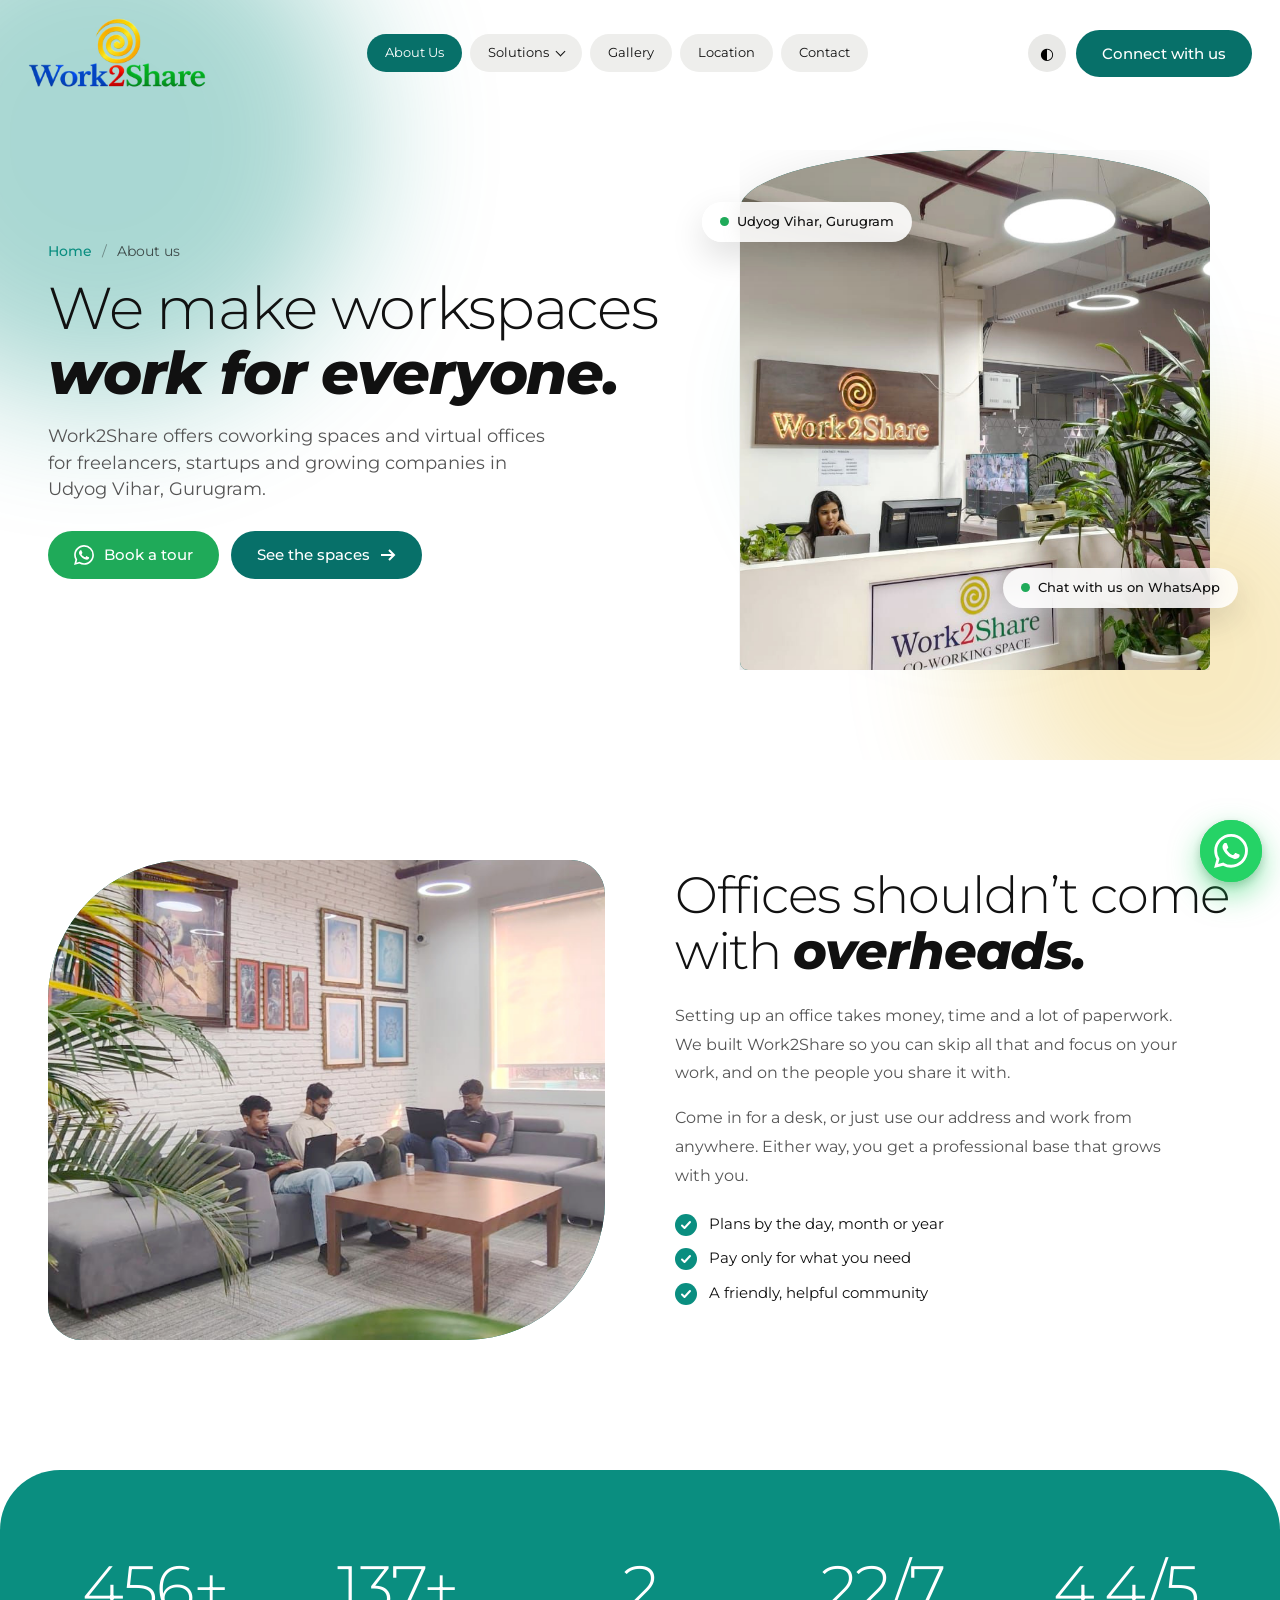
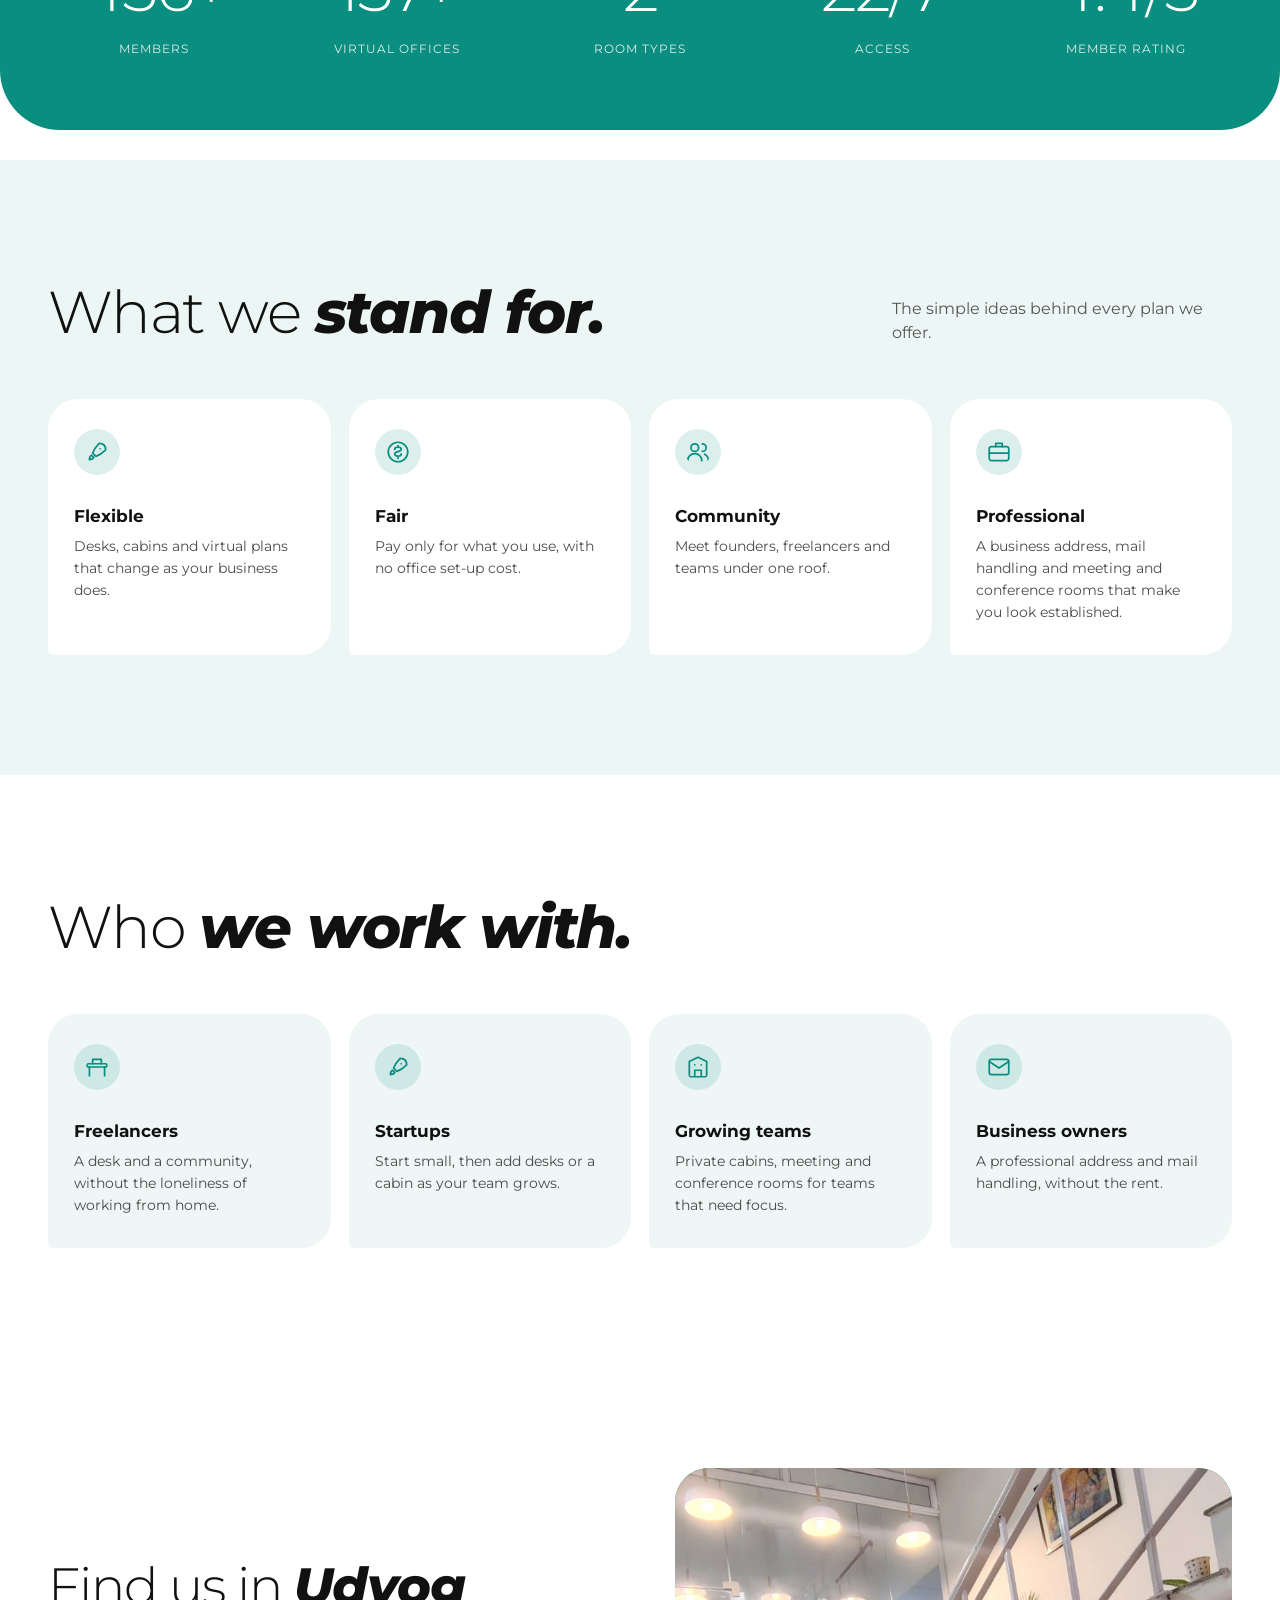
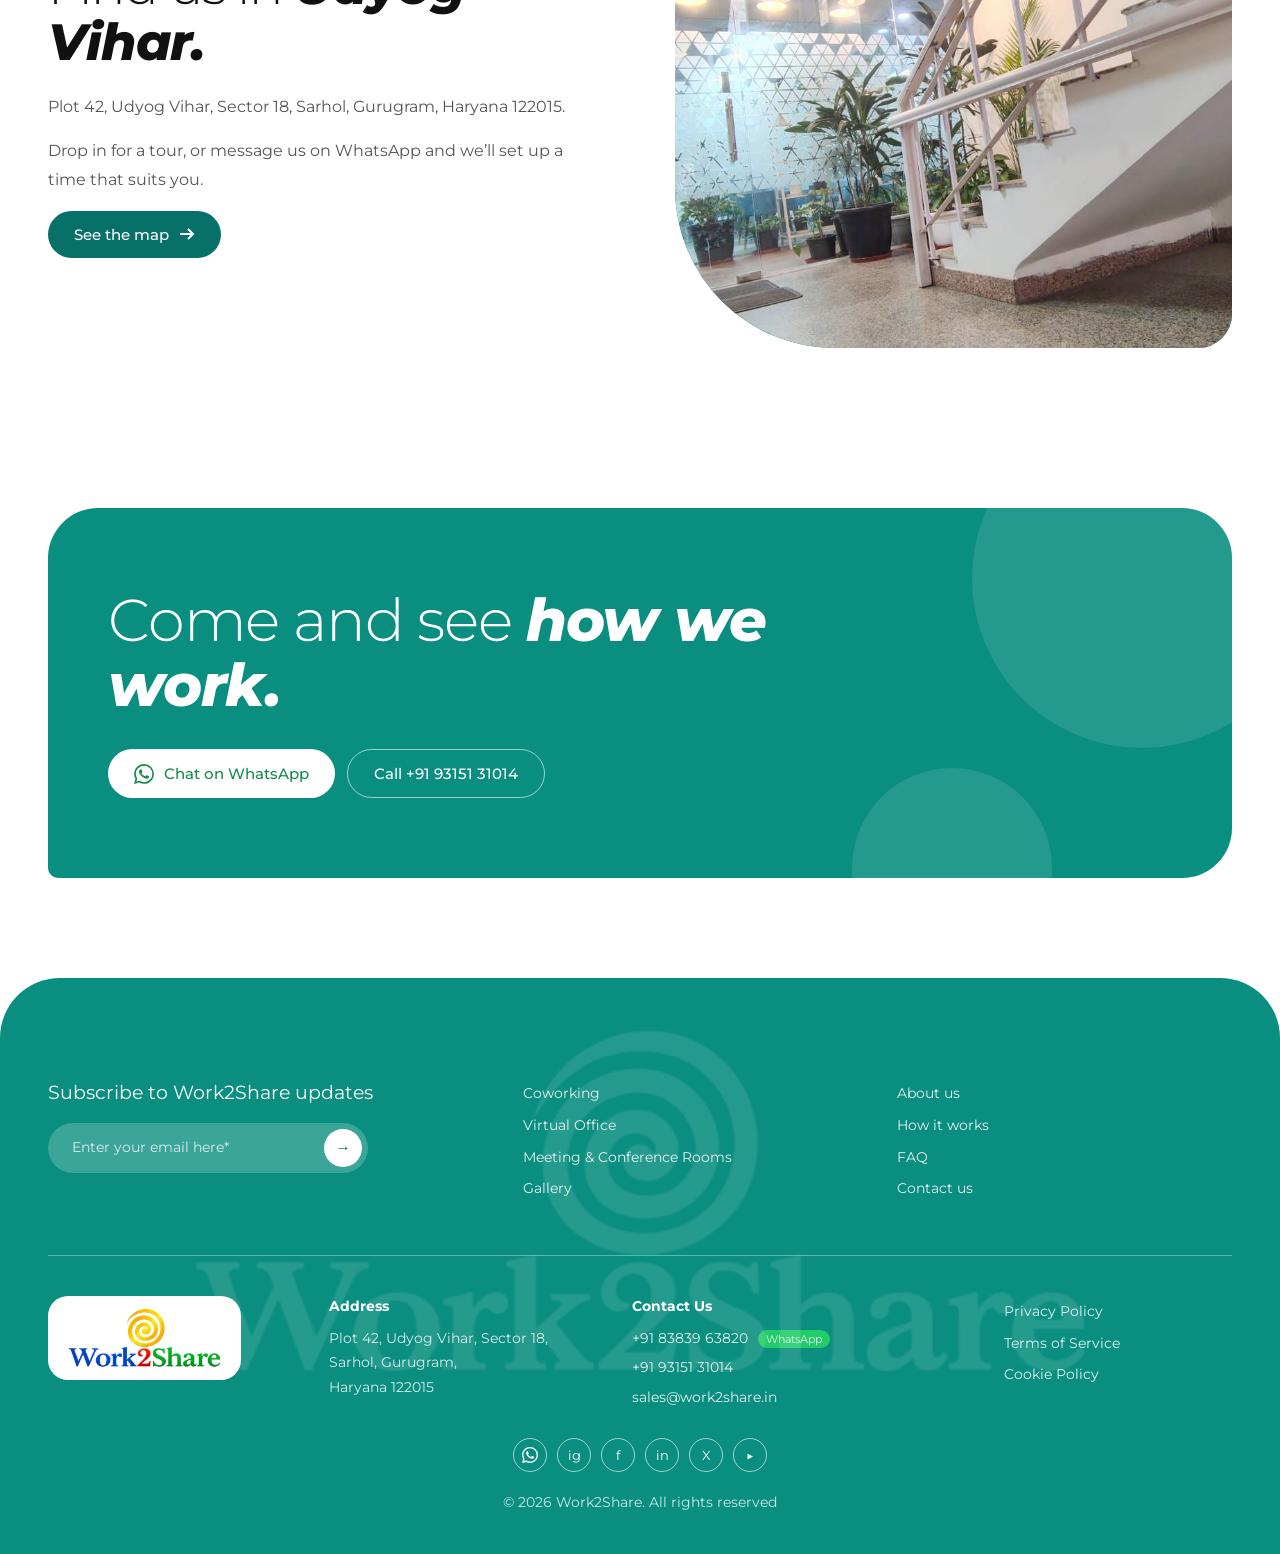
==== commit 14e44b54: "Improve site loading performance Co-authored-by: Copilot <223556219+Copilot@users.noreply.github.com" ====
--- a/about.html
+++ b/about.html
@@ -5,6 +5,8 @@
 <meta name="viewport" content="width=device-width, initial-scale=1, viewport-fit=cover">
 <meta name="description" content="Work2Share offers coworking spaces and virtual offices for freelancers, startups and growing companies in Udyog Vihar, Gurugram.">
 <title>About Us – Work2Share</title>
+<link rel="preconnect" href="https://fonts.googleapis.com">
+<link rel="preconnect" href="https://fonts.gstatic.com" crossorigin>
 <link href="https://fonts.googleapis.com/css2?family=Montserrat:ital,wght@0,300;0,400;0,500;0,700;0,800;1,700;1,800&display=swap" rel="stylesheet">
 <script>try{if(sessionStorage.getItem('w2sTheme')==='dark')document.documentElement.classList.add('dk')}catch(e){}</script>
 <link rel="stylesheet" href="css/style.css">
